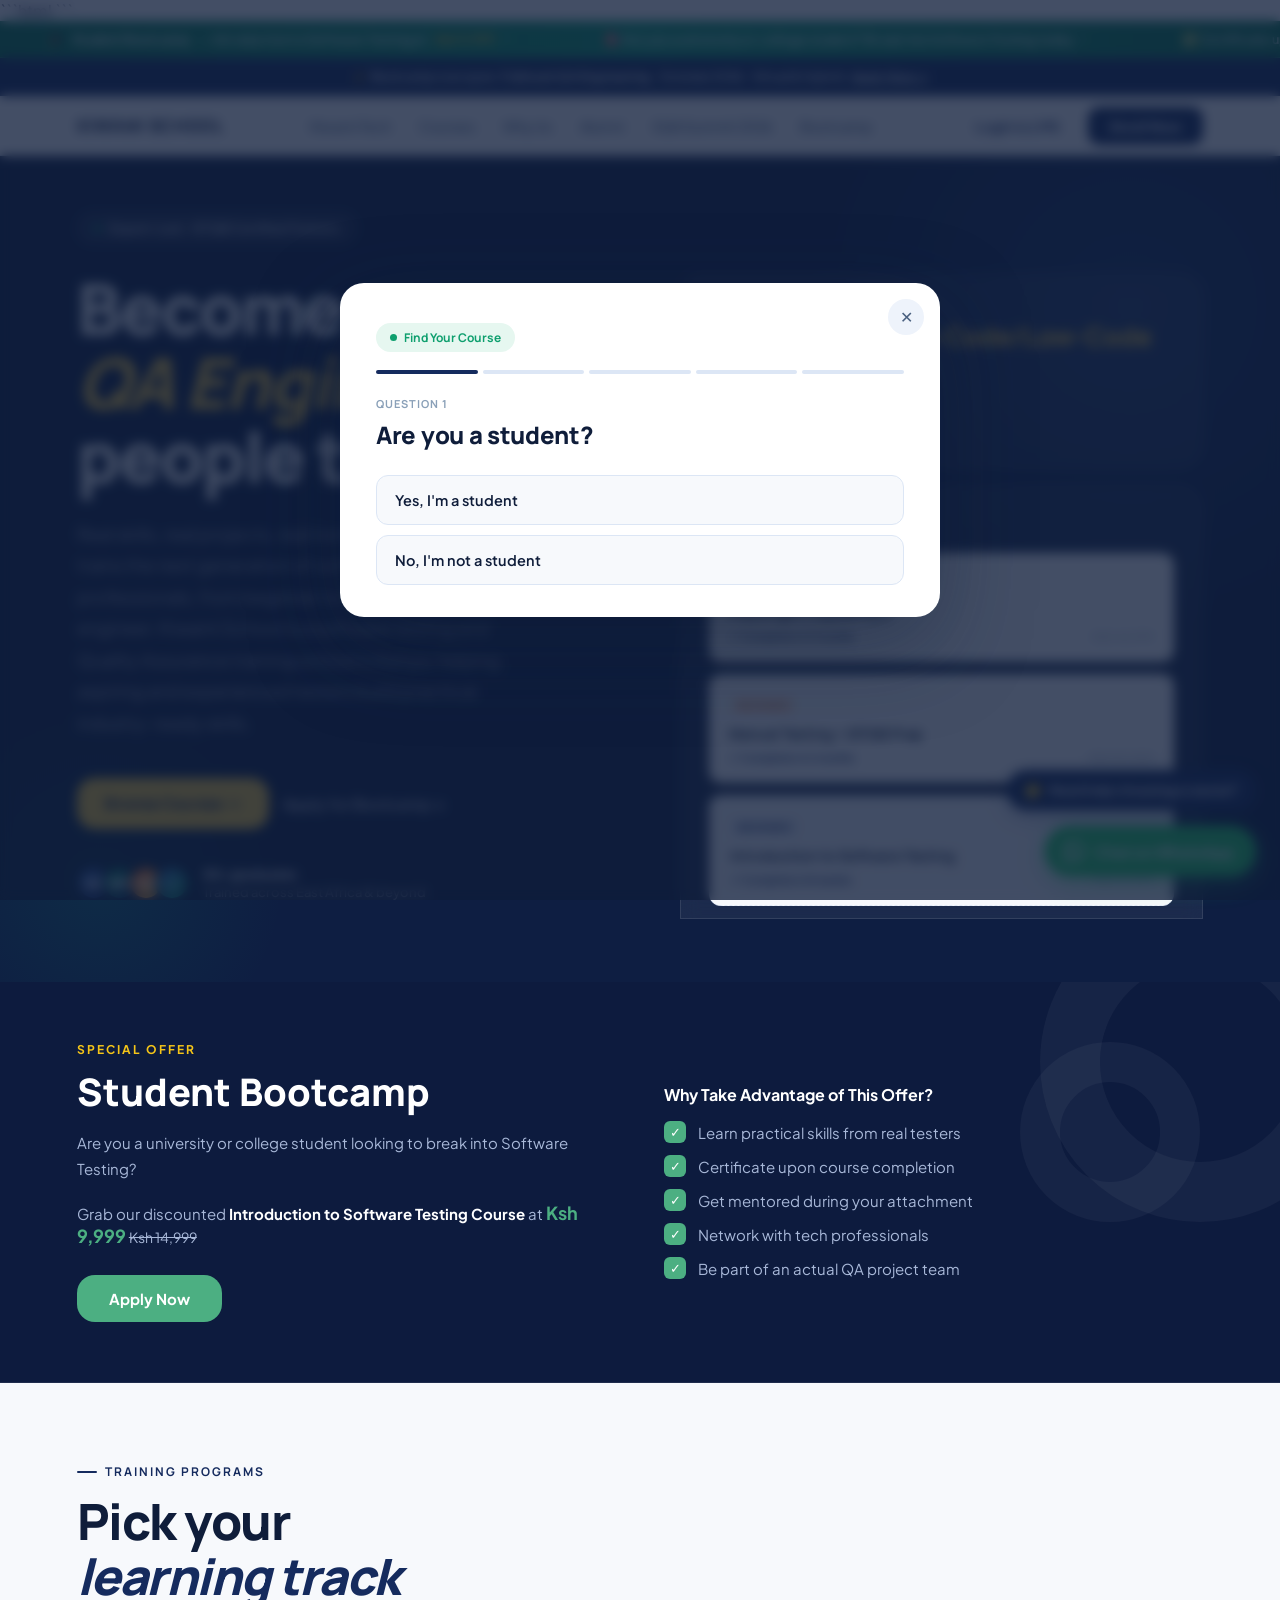
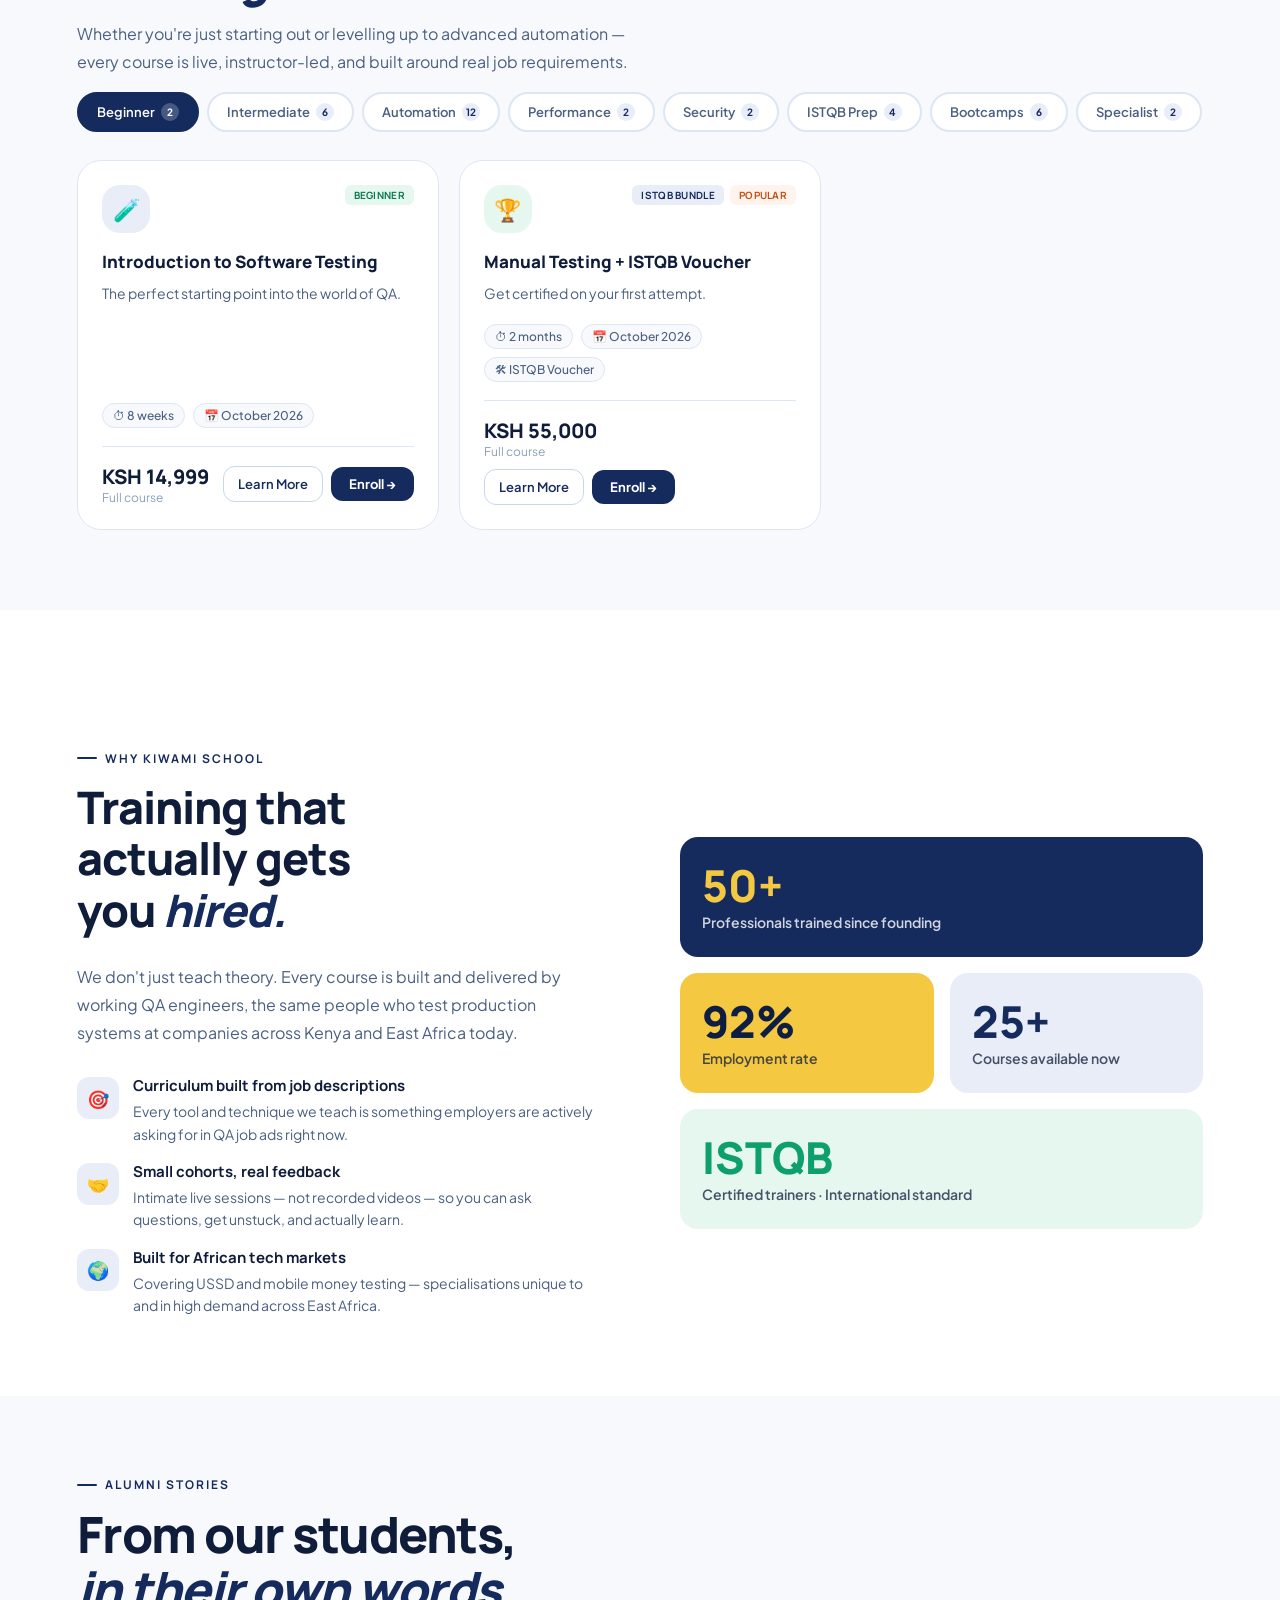
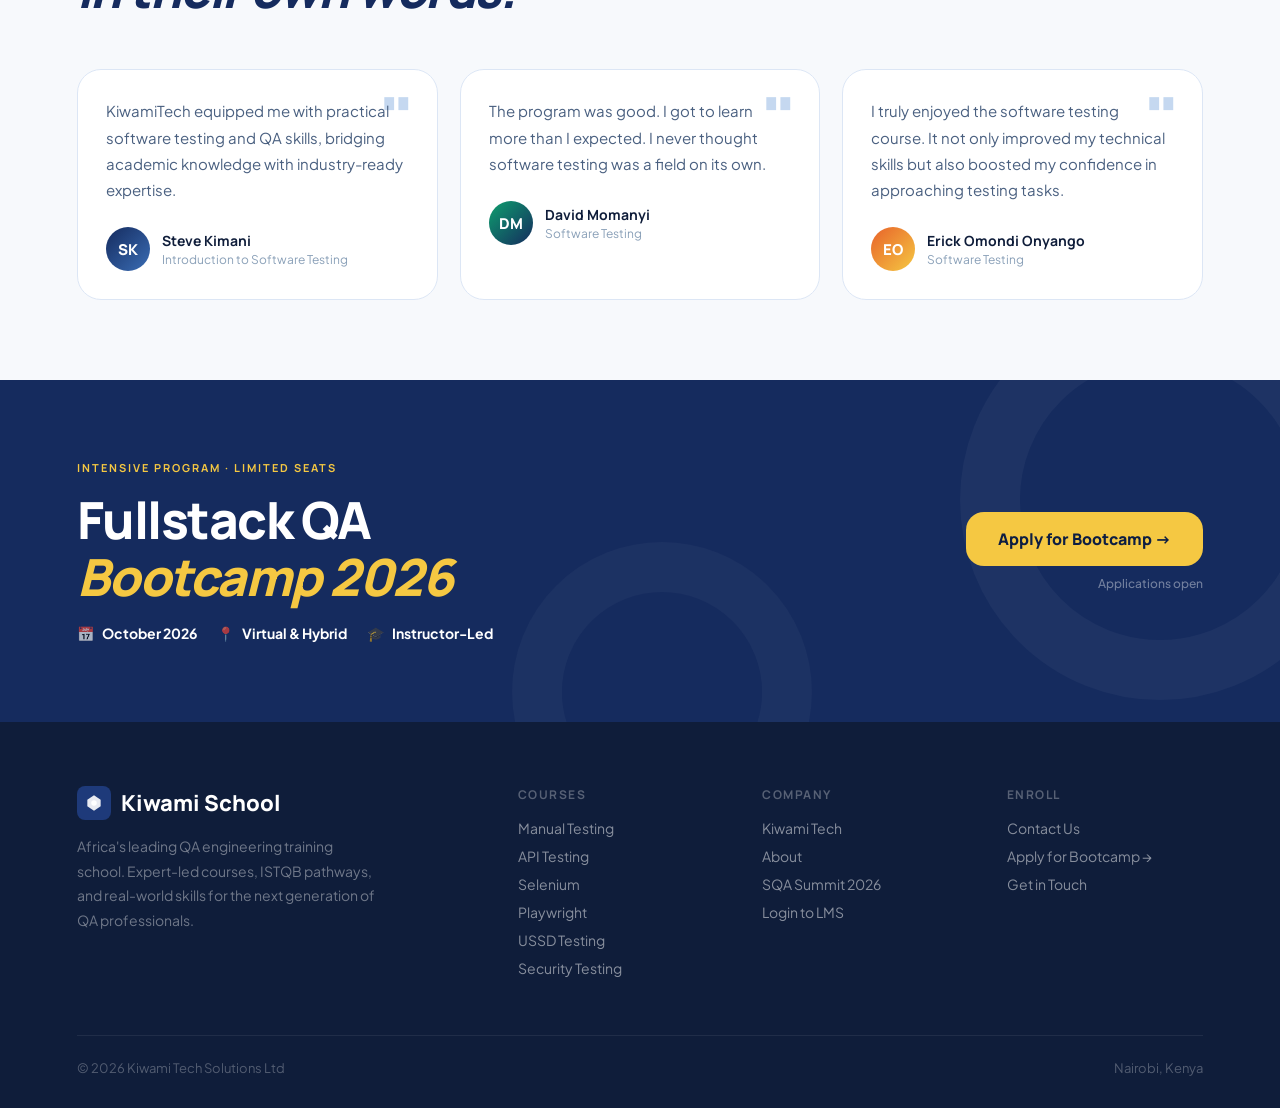
==== index.html @ cad0ba81 "refactor: update SEO meta tags and enhance Open Graph and Twitter card details" ====
<!DOCTYPE html>
<html lang="en">
<head>
<meta charset="UTF-8">
<meta name="viewport" content="width=device-width, initial-scale=1.0">

<!-- Core Primary SEO Meta Tags -->
```html
<!-- Core Primary SEO Meta Tags -->
<title>QA School in Kenya | Software Testing Courses | Kiwami School</title>

<meta name="title" content="QA School in Kenya | Software Testing Courses | Kiwami School">
<meta name="description" content="Looking for a QA school in Kenya? Kiwami School offers practical software testing courses, QA engineering training, ISTQB certification preparation, automation testing and expert-led bootcamps." />
<meta name="keywords" content="QA schools in Kenya, QA school Kenya, software testing school Kenya, software testing courses in Kenya, QA training Kenya, ISTQB training Kenya, software testing certification Kenya, automation testing courses, Quality Assurance courses Kenya" />
<meta name="author" content="Kiwami School" />
<meta name="robots" content="index, follow" />
<meta name="googlebot" content="index, follow" />

<!-- Canonical Link -->
<link rel="canonical" href="https://kiwamitech.com/school/" />

<!-- Open Graph / Facebook / WhatsApp -->
<meta property="og:type" content="website" />
<meta property="og:url" content="https://kiwamitech.com/school/" />
<meta property="og:title" content="Kiwami School | QA & Software Testing School in Kenya" />
<meta property="og:description" content="Build your career in Quality Assurance with practical software testing courses, ISTQB preparation, automation training and expert-led QA bootcamps in Kenya." />
<meta property="og:site_name" content="Kiwami Tech" />
<meta property="og:locale" content="en_KE" />
<meta property="og:image" content="https://kiwamitech.com/kiwami-social-preview.png" />
<meta property="og:image:width" content="1200" />
<meta property="og:image:height" content="630" />
<meta property="og:image:alt" content="Kiwami Tech - Elevating Software Quality, One Product at a Time." />

<!-- Twitter / X -->
<meta name="twitter:card" content="summary_large_image" />
<meta name="twitter:url" content="https://kiwamitech.com/school/" />
<meta name="twitter:title" content="QA School in Kenya | Kiwami School" />
<meta name="twitter:description" content="Learn software testing, QA engineering and automation in Kenya. Explore practical courses, ISTQB preparation and expert-led bootcamps at Kiwami School." />
<meta name="twitter:image" content="https://kiwamitech.com/kiwami-social-preview.png" />
<meta name="twitter:image:alt" content="Kiwami Tech - Elevating Software Quality, One Product at a Time." />
```

<!-- Favicons & Manifest -->
<link rel="icon" type="image/png" href="/favicon-96x96.png" sizes="96x96" />
<link rel="icon" type="image/svg+xml" href="/favicon.svg" />
<link rel="shortcut icon" href="/favicon.ico" />
<link rel="apple-touch-icon" sizes="180x180" href="/apple-touch-icon.png" />
<link rel="manifest" href="/site.webmanifest" />

<!-- Fonts -->
<link href="https://fonts.googleapis.com/css2?family=Plus+Jakarta+Sans:ital,wght@0,300;0,400;0,500;0,600;0,700;0,800;1,400&family=Manrope:wght@400;500;600;700;800;900&display=swap" rel="stylesheet">
<style>
*,*::before,*::after{margin:0;padding:0;box-sizing:border-box;}
:root{
  --blue:#152b5e;--blue-dark:#0e1e42;--blue-light:#e8edf8;--blue-mid:#1e3a7a;
  --sky:#3a6db5;--ink:#0f1d3a;--ink2:#1e3050;--muted:#4a6080;--muted2:#8aa0b8;
  --surface:#ffffff;--bg:#f7f9fc;--bg2:#eef3fb;--border:#dce6f5;--border2:#c5d8f0;
  --green:#0e9f6e;--green-light:#e6f7f0;--accent:#e8622a;--yellow:#f5c842;
  --font:'Plus Jakarta Sans',sans-serif;--font2:'Manrope',sans-serif;
  --radius:12px;--radius-lg:18px;--radius-xl:24px;
}
html{scroll-behavior:smooth;}
body{font-family:var(--font);color:var(--ink);background:var(--surface);overflow-x:hidden;-webkit-font-smoothing:antialiased;}

.topbar{background:var(--blue);color:#fff;text-align:center;padding:10px 16px;font-size:12px;font-weight:600;letter-spacing:.2px;position:sticky;top:37px;z-index:101;;line-height:1.5;}
.topbar a{color:#fff;text-decoration:underline;}

nav{background:var(--surface);position:sticky;top:74px;z-index:100;border-bottom:1px solid var(--border);padding:0 6vw;display:flex;align-items:center;justify-content:space-between;height:60px;}
.logo{font-family:var(--font2);font-size:17px;font-weight:900;letter-spacing:.04em;color:var(--blue-dark);text-decoration:none;display:flex;align-items:center;gap:10px;}
.nav-links{display:flex;align-items:center;gap:28px;list-style:none;}
.nav-links a{color:var(--muted);text-decoration:none;font-size:14px;font-weight:500;transition:color .2s;}
.nav-links a:hover{color:var(--blue);}
.nav-right{display:flex;align-items:center;gap:12px;}
.btn-ghost{color:var(--blue);font-weight:600;font-size:14px;text-decoration:none;padding:8px 16px;border-radius:var(--radius);transition:background .2s;}
.btn-ghost:hover{background:var(--blue-light);}
.btn-solid{background:var(--blue);color:#fff;font-weight:700;font-size:14px;text-decoration:none;padding:10px 22px;border-radius:var(--radius);transition:all .2s;}
.btn-solid:hover{background:var(--blue-dark);transform:translateY(-1px);box-shadow:0 6px 20px rgba(21,43,94,.28);}
.nav-hamburger{display:none;flex-direction:column;justify-content:center;gap:5px;background:none;border:none;cursor:pointer;padding:8px;border-radius:8px;transition:background .2s;}
.nav-hamburger:hover{background:var(--blue-light);}
.nav-hamburger span{display:block;width:22px;height:2px;background:var(--blue);border-radius:2px;transition:all .3s;}
.nav-hamburger.open span:nth-child(1){transform:translateY(7px) rotate(45deg);}
.nav-hamburger.open span:nth-child(2){opacity:0;}
.nav-hamburger.open span:nth-child(3){transform:translateY(-7px) rotate(-45deg);}
.mobile-menu{display:none;position:fixed;top:0;left:0;right:0;bottom:0;z-index:99;background:var(--surface);padding:88px 6vw 40px;flex-direction:column;gap:8px;overflow-y:auto;}
.mobile-menu.open{display:flex;}
.mobile-menu a{color:var(--ink);text-decoration:none;font-size:18px;font-weight:600;padding:14px 0;border-bottom:1px solid var(--border);transition:color .2s;}
.mobile-menu a:hover{color:var(--blue);}
.mobile-menu-btns{display:flex;flex-direction:column;gap:10px;margin-top:20px;}
.mobile-menu-btns .btn-ghost{text-align:center;border:2px solid var(--border2);}
.mobile-menu-btns .btn-solid{text-align:center;padding:14px 22px;color:#fff;}
.scroll-top{position:fixed;bottom:24px;left:24px;z-index:998;width:44px;height:44px;border-radius:50%;background:var(--blue);color:#fff;border:none;cursor:pointer;display:flex;align-items:center;justify-content:center;box-shadow:0 4px 16px rgba(21,43,94,.3);opacity:0;pointer-events:none;transform:translateY(10px);transition:all .3s;}
.scroll-top.show{opacity:1;pointer-events:auto;transform:translateY(0);}
.scroll-top:hover{background:var(--blue-dark);}
.scroll-top svg{width:18px;height:18px;}

.hero{background:var(--blue-dark);padding:56px 6vw 0;overflow:hidden;position:relative;}
.hero-blob{position:absolute;top:-200px;right:-200px;width:700px;height:700px;background:radial-gradient(circle,rgba(58,109,181,.22) 0%,transparent 65%);pointer-events:none;}
.hero-blob2{position:absolute;bottom:-100px;left:-100px;width:400px;height:400px;background:radial-gradient(circle,rgba(14,159,110,.1) 0%,transparent 65%);pointer-events:none;}
.hero-inner{max-width:1160px;margin:0 auto;display:grid;grid-template-columns:1fr 1fr;gap:80px;align-items:flex-end;position:relative;z-index:1;}
.hero-left{padding-bottom:80px;}
.hero-eyebrow{display:inline-flex;align-items:center;gap:8px;background:rgba(255,255,255,.07);border:1px solid rgba(255,255,255,.12);color:rgba(255,255,255,.75);border-radius:100px;padding:7px 16px;font-size:13px;font-weight:600;margin-bottom:28px;}
.hero-eyebrow-dot{width:7px;height:7px;border-radius:50%;background:var(--green);animation:blink 2s infinite;}
@keyframes blink{0%,100%{opacity:1;}50%{opacity:.2;}}
h1{font-family:var(--font2);font-size:clamp(36px,5.5vw,72px);font-weight:900;color:#fff;line-height:1.05;letter-spacing:-2px;margin-bottom:24px;}
h1 i{font-style:italic;color:var(--yellow);}
.hero-sub{font-size:clamp(15px,1.8vw,18px);color:rgba(255,255,255,.6);line-height:1.75;max-width:460px;margin-bottom:40px;font-weight:400;}
.hero-actions{display:flex;gap:14px;align-items:center;flex-wrap:wrap;}
.btn-hero{background:var(--yellow);color:var(--blue-dark);padding:15px 28px;border-radius:var(--radius-lg);font-size:15px;font-weight:800;text-decoration:none;transition:all .25s;display:inline-flex;align-items:center;gap:8px;font-family:var(--font2);}
.btn-hero:hover{transform:translateY(-2px);box-shadow:0 10px 32px rgba(245,200,66,.3);}
.btn-hero-outline{color:rgba(255,255,255,.75);font-size:15px;font-weight:600;text-decoration:none;display:inline-flex;align-items:center;gap:6px;transition:color .2s;}
.btn-hero-outline:hover{color:#fff;}
.hero-trust{display:flex;align-items:center;gap:14px;margin-top:36px;flex-wrap:wrap;}
.trust-faces{display:flex;}
.trust-face{width:34px;height:34px;border-radius:50%;border:2.5px solid var(--blue-dark);background:linear-gradient(135deg,var(--sky),var(--blue));display:flex;align-items:center;justify-content:center;font-size:12px;font-weight:800;color:#fff;margin-left:-8px;}
.trust-face:first-child{margin-left:0;}
.trust-txt{font-size:13px;color:rgba(255,255,255,.55);font-weight:500;line-height:1.4;}
.trust-txt strong{color:#fff;}
.hero-right{align-self:center;position:relative;}
.hero-screen{background:rgba(255,255,255,.06);border:1px solid rgba(255,255,255,.1);border-radius:var(--radius-xl) var(--radius-xl) 0 0;padding:32px 28px 0;backdrop-filter:blur(10px);}
.hs-bar{display:flex;gap:6px;align-items:center;margin-bottom:20px;}
.hs-dot{width:10px;height:10px;border-radius:50%;}
.hs-title{font-size:11px;font-weight:700;color:rgba(255,255,255,.28);margin-left:6px;letter-spacing:.5px;font-family:var(--font2);}
.course-preview{background:var(--surface);border-radius:var(--radius);padding:18px 20px;margin-bottom:12px;display:block;text-decoration:none;}
.cp-tag{font-size:10px;font-weight:700;background:var(--blue-light);color:var(--blue);border-radius:5px;padding:2px 8px;display:inline-block;margin-bottom:10px;letter-spacing:.5px;font-family:var(--font2);}
.cp-title{font-size:14px;font-weight:700;color:var(--ink);margin-bottom:8px;font-family:var(--font2);}
.cp-meta{display:flex;justify-content:space-between;font-size:11px;color:var(--muted2);}

.attachment{background:#0d1b3e;padding:60px 6vw;border-bottom:1px solid rgba(255,255,255,0.08);position:relative;overflow:hidden;}
.attachment::before,.attachment::after{content:'';position:absolute;border-radius:50%;border:60px solid rgba(255,255,255,0.04);}
.attachment::before{width:320px;height:320px;right:-80px;top:-80px;}
.attachment::after{width:180px;height:180px;right:80px;top:60px;border-width:40px;}
.attachment-inner{max-width:1160px;margin:0 auto;display:grid;grid-template-columns:1fr 1fr;gap:48px;align-items:center;}
.attachment-tag{color:#f5c518;font-size:12px;font-weight:700;letter-spacing:2px;text-transform:uppercase;margin:0 0 12px;}
.attachment-title{color:#fff;font-family:var(--font2);font-size:clamp(22px,3vw,38px);font-weight:800;margin:0 0 16px;line-height:1.2;}
.attachment-sub{color:#a8b8d8;font-size:15px;margin:0 0 20px;line-height:1.7;}
.attachment-price{color:#a8b8d8;font-size:15px;margin:0 0 28px;}
.attachment-price strong{color:#fff;}
.price-new{color:#4caf82;font-size:18px;font-weight:700;}
.price-old{text-decoration:line-through;font-size:14px;}
.attachment-btn{display:inline-block;background:#4caf82;color:#fff;font-weight:700;font-size:15px;padding:14px 32px;border-radius:var(--radius-lg);text-decoration:none;transition:background .2s;}
.attachment-btn:hover{background:#3a9a6e;}
.attachment-why{color:#fff;font-weight:700;font-size:16px;margin:0 0 16px;}
.attachment-list{list-style:none;padding:0;margin:0;display:flex;flex-direction:column;gap:12px;}
.attachment-list li{display:flex;align-items:center;gap:12px;color:#a8b8d8;font-size:15px;}
.attachment-list li::before{content:'✓';background:#4caf82;border-radius:6px;width:22px;height:22px;display:flex;align-items:center;justify-content:center;flex-shrink:0;font-size:13px;color:#fff;}

.section{padding:80px 6vw;}
.sec-inner{max-width:1160px;margin:0 auto;}
.sec-label{font-size:12px;font-weight:700;letter-spacing:2px;text-transform:uppercase;color:var(--blue);margin-bottom:14px;display:flex;align-items:center;gap:8px;font-family:var(--font2);}
.sec-label::before{content:'';width:20px;height:2px;background:var(--blue);border-radius:2px;}
.sec-title{font-family:var(--font2);font-size:clamp(26px,4vw,50px);font-weight:900;color:var(--ink);line-height:1.1;letter-spacing:-1.5px;margin-bottom:16px;}
.sec-title i{font-style:italic;color:var(--blue);}
.sec-body{font-size:16px;color:var(--muted);line-height:1.75;max-width:560px;}

.courses{background:var(--bg);}
.track-nav{display:flex;gap:8px;flex-wrap:wrap;margin:16px 0 24px;overflow-x:auto;-webkit-overflow-scrolling:touch;scrollbar-width:none;padding-bottom:4px;}
.track-nav::-webkit-scrollbar{display:none;}
.tnav{flex-shrink:0;padding:9px 18px;border-radius:100px;font-size:13px;font-weight:600;cursor:pointer;border:2px solid var(--border);background:var(--surface);color:var(--muted);transition:all .2s;display:flex;align-items:center;gap:6px;font-family:var(--font);}
.tnav:hover{border-color:var(--blue);color:var(--blue);}
.tnav.on{background:var(--blue);color:#fff;border-color:var(--blue);}
.tnav .ct{background:rgba(255,255,255,.22);color:#fff;border-radius:100px;width:18px;height:18px;font-size:10px;font-weight:700;display:inline-flex;align-items:center;justify-content:center;}
.tnav:not(.on) .ct{background:var(--blue-light);color:var(--blue);}
.course-listing{display:grid;grid-template-columns:repeat(auto-fill,minmax(300px,1fr));gap:20px;animation:up .3s ease both;}
@keyframes up{from{opacity:0;transform:translateY(16px);}to{opacity:1;transform:translateY(0);}}
.empty-cat{grid-column:1/-1;text-align:center;padding:60px 20px;color:var(--muted2);font-size:15px;}

.card{background:var(--surface);border-radius:var(--radius-xl);border:1.5px solid var(--border);padding:24px;transition:all .3s;position:relative;display:flex;flex-direction:column;}
.card:hover{transform:translateY(-6px);box-shadow:0 20px 60px rgba(21,43,94,.1);border-color:var(--border2);}
.card-top{display:flex;justify-content:space-between;align-items:flex-start;margin-bottom:18px;}
.card-icon{width:48px;height:48px;border-radius:var(--radius-lg);display:flex;align-items:center;justify-content:center;font-size:22px;flex-shrink:0;}
.card-tags{display:flex;gap:6px;flex-wrap:wrap;justify-content:flex-end;align-items:flex-start;}
.tag{font-size:10px;font-weight:700;padding:3px 9px;border-radius:6px;letter-spacing:.3px;font-family:var(--font2);}
.tag-pop{background:#fff4ed;color:#c44d10;}
.tag-istqb{background:var(--blue-light);color:var(--blue);}
.tag-hot{background:#fff0f0;color:#b52525;}
.tag-new{background:var(--green-light);color:#0a7a52;}
.card-title{font-family:var(--font2);font-size:17px;font-weight:800;color:var(--ink);margin-bottom:10px;line-height:1.25;}
.card-desc{font-size:14px;color:var(--muted);line-height:1.65;margin-bottom:18px;flex:1;}
.card-pills{display:flex;gap:8px;flex-wrap:wrap;margin-bottom:18px;}
.pill{display:inline-flex;align-items:center;gap:5px;font-size:12px;font-weight:500;color:var(--muted);background:var(--bg);border:1px solid var(--border);border-radius:100px;padding:4px 10px;}
.card-bottom{display:flex;align-items:center;justify-content:space-between;padding-top:16px;border-top:1px solid var(--border);flex-wrap:wrap;gap:10px;}
.price{font-family:var(--font2);font-size:20px;font-weight:900;color:var(--ink);}
.price-sub{font-size:12px;font-weight:400;color:var(--muted2);font-family:var(--font);}
.card-actions{display:flex;gap:8px;align-items:center;}
.learn-more{color:var(--blue);font-size:13px;font-weight:600;text-decoration:none;padding:9px 14px;border-radius:var(--radius);border:1.5px solid var(--border2);transition:all .2s;white-space:nowrap;}
.learn-more:hover{background:var(--blue-light);}
.enroll{background:var(--blue);color:#fff;padding:9px 18px;border-radius:var(--radius);font-size:13px;font-weight:700;text-decoration:none;transition:all .2s;white-space:nowrap;}
.enroll:hover{background:var(--blue-dark);box-shadow:0 4px 14px rgba(21,43,94,.3);}

.why{background:var(--surface);}
.why-layout{display:grid;grid-template-columns:1fr 1fr;gap:80px;align-items:center;margin-top:60px;}
.why-left .big-text{font-family:var(--font2);font-size:clamp(26px,3.5vw,46px);font-weight:900;color:var(--ink);line-height:1.15;letter-spacing:-1px;margin-bottom:28px;}
.why-left .big-text i{font-style:italic;color:var(--blue);}
.why-left p{font-size:16px;color:var(--muted);line-height:1.75;margin-bottom:28px;}
.why-points{display:flex;flex-direction:column;gap:16px;}
.wp{display:flex;gap:14px;align-items:flex-start;}
.wp-icon{width:42px;height:42px;border-radius:var(--radius);background:var(--blue-light);display:flex;align-items:center;justify-content:center;font-size:18px;flex-shrink:0;margin-top:2px;}
.wp-title{font-size:15px;font-weight:700;color:var(--ink);margin-bottom:4px;font-family:var(--font2);}
.wp-body{font-size:14px;color:var(--muted);line-height:1.6;}
.why-right{display:grid;grid-template-columns:1fr 1fr;gap:16px;}
.wbox{border-radius:var(--radius-lg);padding:26px 22px;transition:transform .25s;}
.wbox:hover{transform:translateY(-4px);}
.wbox:nth-child(1){background:var(--blue);color:#fff;grid-column:span 2;}
.wbox:nth-child(2){background:var(--yellow);}
.wbox:nth-child(3){background:var(--blue-light);}
.wbox:nth-child(4){background:var(--green-light);grid-column:span 2;}
.wbox-num{font-family:var(--font2);font-size:44px;font-weight:900;line-height:1;margin-bottom:6px;}
.wbox:nth-child(1) .wbox-num{color:var(--yellow);}
.wbox:nth-child(2) .wbox-num{color:var(--blue-dark);}
.wbox:nth-child(3) .wbox-num{color:var(--blue);}
.wbox:nth-child(4) .wbox-num{color:var(--green);}
.wbox-lbl{font-size:14px;font-weight:600;opacity:.75;}
.wbox:nth-child(1) .wbox-lbl{color:rgba(255,255,255,.8);opacity:1;}

.testi{background:var(--bg);}
.testi-wrap{display:grid;grid-template-columns:repeat(3,1fr);gap:22px;margin-top:52px;}
.tcard{background:var(--surface);border-radius:var(--radius-xl);padding:28px;border:1.5px solid var(--border);transition:all .25s;position:relative;}
.tcard:hover{border-color:var(--border2);box-shadow:0 12px 40px rgba(21,43,94,.08);}
.tcard::before{content:'"';font-family:var(--font2);font-size:72px;color:var(--border2);line-height:1;position:absolute;top:16px;right:22px;font-weight:900;}
.tquote{font-size:15px;color:var(--muted);line-height:1.75;margin-bottom:24px;position:relative;z-index:1;}
.tauthor{display:flex;align-items:center;gap:12px;}
.tavatar{width:44px;height:44px;border-radius:50%;font-family:var(--font2);font-weight:800;font-size:15px;color:#fff;display:flex;align-items:center;justify-content:center;flex-shrink:0;}
.tname{font-size:14px;font-weight:700;color:var(--ink);font-family:var(--font2);}
.trole{font-size:12px;color:var(--muted2);margin-top:2px;}

.bootcamp{background:var(--blue);padding:80px 6vw;position:relative;overflow:hidden;}
.bc-shape{position:absolute;top:-80px;right:-80px;width:400px;height:400px;border-radius:50%;border:60px solid rgba(255,255,255,.04);pointer-events:none;}
.bc-shape2{position:absolute;bottom:-120px;left:40%;width:300px;height:300px;border-radius:50%;border:50px solid rgba(255,255,255,.03);pointer-events:none;}
.bc-inner{max-width:1160px;margin:0 auto;display:grid;grid-template-columns:1fr auto;gap:48px;align-items:center;position:relative;z-index:1;}
.bc-label{font-size:11px;font-weight:700;letter-spacing:2px;text-transform:uppercase;color:var(--yellow);margin-bottom:16px;font-family:var(--font2);}
.bc-title{font-family:var(--font2);font-size:clamp(26px,4vw,52px);font-weight:900;color:#fff;line-height:1.1;letter-spacing:-1.5px;margin-bottom:20px;}
.bc-title i{font-style:italic;color:var(--yellow);}
.bc-details{display:flex;gap:20px;flex-wrap:wrap;}
.bc-detail{display:flex;align-items:center;gap:8px;color:rgba(255,255,255,.65);font-size:14px;font-weight:500;}
.bc-detail strong{color:#fff;}
.bc-cta{display:flex;flex-direction:column;align-items:flex-end;gap:10px;min-width:200px;}
.btn-yellow{background:var(--yellow);color:var(--blue-dark);font-weight:800;font-size:16px;padding:16px 32px;border-radius:var(--radius-lg);text-decoration:none;transition:all .25s;white-space:nowrap;font-family:var(--font2);}
.btn-yellow:hover{transform:translateY(-2px);box-shadow:0 10px 32px rgba(245,200,66,.35);}
.bc-note{font-size:12px;color:rgba(255,255,255,.4);font-weight:500;}

footer{background:var(--ink);padding:64px 6vw 32px;}
.footer-grid{max-width:1160px;margin:0 auto;}
.footer-top{display:grid;grid-template-columns:2fr 1fr 1fr 1fr;gap:48px;margin-bottom:48px;}
.f-brand{font-family:var(--font2);font-size:22px;font-weight:900;color:#fff;text-decoration:none;display:flex;align-items:center;gap:10px;margin-bottom:14px;}
.f-mark{width:34px;height:34px;border-radius:8px;background:var(--blue-mid);display:flex;align-items:center;justify-content:center;}
.f-desc{font-size:14px;color:rgba(255,255,255,.4);line-height:1.75;max-width:300px;}
.f-col h5{font-size:12px;font-weight:700;letter-spacing:1.5px;text-transform:uppercase;color:rgba(255,255,255,.3);margin-bottom:16px;font-family:var(--font2);}
.f-col a{display:block;font-size:14px;color:rgba(255,255,255,.5);text-decoration:none;margin-bottom:10px;transition:color .2s;}
.f-col a:hover{color:#fff;}
.footer-bottom{border-top:1px solid rgba(255,255,255,.07);padding-top:24px;display:flex;justify-content:space-between;align-items:center;flex-wrap:wrap;gap:10px;}
.footer-bottom p{font-size:13px;color:rgba(255,255,255,.28);}

.wa-float{position:fixed;bottom:24px;right:24px;z-index:999;display:flex;align-items:center;gap:10px;background:#25D366;color:#fff;font-weight:700;font-size:15px;padding:14px 22px 14px 18px;border-radius:50px;text-decoration:none;box-shadow:0 6px 24px rgba(37,211,102,.45);transition:all .25s;font-family:var(--font);}
.wa-float:hover{background:#1ebe5d;transform:translateY(-3px);box-shadow:0 10px 32px rgba(37,211,102,.55);}
.wa-float svg{width:22px;height:22px;flex-shrink:0;}

@media(max-width:960px){
  .nav-links,.nav-right{display:none;}
  .nav-hamburger{display:flex;}
  .hero{padding:48px 6vw 0;}
  .hero-inner{grid-template-columns:1fr;gap:0;}
  .hero-left{padding-bottom:48px;}
  .hero-right{display:none;}
  .attachment-inner{grid-template-columns:1fr;gap:32px;}
  .why-layout{grid-template-columns:1fr;gap:48px;margin-top:40px;}
  .why-right{grid-template-columns:1fr 1fr;}
  .wbox:nth-child(1){grid-column:span 2;}
  .wbox:nth-child(4){grid-column:span 2;}
  .testi-wrap{grid-template-columns:1fr 1fr;}
  .bc-inner{grid-template-columns:1fr;gap:32px;}
  .bc-cta{align-items:flex-start;min-width:unset;}
  .footer-top{grid-template-columns:1fr 1fr;gap:36px;}
}
.student-marquee{background:linear-gradient(90deg,#0a7a52 0%,#0e9f6e 50%,#0a7a52 100%);color:#fff;padding:10px 0;overflow:hidden;position:sticky;top:0;z-index:102;border-bottom:1px solid rgba(255,255,255,.15);}
.student-marquee-track{display:flex;width:max-content;animation:marquee-scroll 35s linear infinite;}
.student-marquee-track:hover{animation-play-state:paused;}
@keyframes marquee-scroll{0%{transform:translateX(0);}100%{transform:translateX(-50%);}}
.sm-item{display:inline-flex;align-items:center;gap:8px;font-size:12.5px;font-weight:600;white-space:nowrap;padding:0 48px;letter-spacing:.2px;}
.sm-sep{width:4px;height:4px;border-radius:50%;background:rgba(255,255,255,.5);flex-shrink:0;}
@media(max-width:640px){
  .topbar{font-size:11px;padding:9px 14px;}
  nav{height:60px;padding:0 5vw;}
  .logo{font-size:15px;}
  .hero{padding:40px 5vw 0;}
  .hero-eyebrow{font-size:12px;padding:6px 14px;}
  .hero-left{padding-bottom:40px;}
  .hero-actions{flex-direction:column;align-items:flex-start;gap:10px;}
  .btn-hero,.btn-hero-outline{width:100%;justify-content:center;}
  .attachment{padding:48px 5vw;}
  .attachment-btn{width:100%;text-align:center;}
  .section{padding:60px 5vw;}
  .track-nav{flex-wrap:nowrap;overflow-x:auto;margin:12px 0 16px;}
  .tnav{padding:8px 14px;font-size:12px;}
  .course-listing{grid-template-columns:1fr;}
  .card-actions{flex-direction:column;width:100%;}
  .learn-more,.enroll{width:100%;text-align:center;padding:11px;}
  .why-layout{margin-top:28px;}
  .why-right{grid-template-columns:1fr 1fr;}
  .wbox-num{font-size:34px;}
  .testi-wrap{grid-template-columns:1fr;}
  .bootcamp{padding:56px 5vw;}
  .btn-yellow{width:100%;text-align:center;padding:14px 24px;}
  .footer-top{grid-template-columns:1fr;gap:32px;}
  footer{padding:48px 5vw 28px;}
  .wa-float span{display:none;}
  .wa-float{padding:16px;border-radius:50%;bottom:20px;right:20px;}
}
@media(max-width:400px){
  h1{letter-spacing:-1px;}
  .why-right{grid-template-columns:1fr;}
  .wbox:nth-child(1),.wbox:nth-child(4){grid-column:span 1;}
  .wbox-num{font-size:30px;}
}

/* ══════════════ COURSE FINDER POPUP ══════════════ */
.cf-overlay{position:fixed;inset:0;z-index:99999;background:rgba(15,29,58,.78);backdrop-filter:blur(6px);display:flex;align-items:center;justify-content:center;padding:20px;opacity:0;pointer-events:none;transition:opacity .3s ease;}
.cf-overlay.show{opacity:1;pointer-events:auto;}
.cf-box{background:var(--surface);border-radius:var(--radius-xl);max-width:600px;width:100%;max-height:92vh;overflow-y:auto;padding:40px 36px 32px;position:relative;box-shadow:0 30px 90px rgba(15,29,58,.4);transform:translateY(24px) scale(.97);transition:transform .35s cubic-bezier(.16,1,.3,1);}
.cf-overlay.show .cf-box{transform:translateY(0) scale(1);}
.cf-close{position:absolute;top:16px;right:16px;width:36px;height:36px;border-radius:50%;border:none;background:var(--bg2);color:var(--muted);font-size:16px;cursor:pointer;display:flex;align-items:center;justify-content:center;transition:all .2s;z-index:2;}
.cf-close:hover{background:var(--border);color:var(--ink);}
.cf-eyebrow{display:inline-flex;align-items:center;gap:7px;background:var(--green-light);color:var(--green);border-radius:100px;padding:6px 14px;font-size:12px;font-weight:700;margin-bottom:18px;font-family:var(--font2);}
.cf-eyebrow-dot{width:7px;height:7px;border-radius:50%;background:var(--green);}
.cf-progress{display:flex;gap:5px;margin-bottom:22px;}
.cf-dot{height:4px;flex:1;background:var(--border);border-radius:2px;overflow:hidden;}
.cf-dot span{display:block;height:100%;width:0;background:var(--blue);transition:width .3s;}
.cf-dot.done span{width:100%;}
.cf-step-lbl{font-size:11px;font-weight:700;letter-spacing:1px;text-transform:uppercase;color:var(--muted2);margin-bottom:8px;font-family:var(--font2);}
.cf-q{font-family:var(--font2);font-weight:800;font-size:24px;color:var(--ink);line-height:1.3;margin-bottom:24px;letter-spacing:-.3px;}
.cf-opts{display:flex;flex-direction:column;gap:10px;}
.cf-opt{text-align:left;background:var(--bg);border:1.5px solid var(--border);border-radius:var(--radius);padding:15px 18px;font-family:var(--font);font-weight:600;font-size:14.5px;color:var(--ink);cursor:pointer;transition:all .2s;display:flex;align-items:center;justify-content:space-between;gap:1rem;width:100%;}
.cf-opt:hover{border-color:var(--blue);background:var(--blue-light);color:var(--blue);}
.cf-opt .go{opacity:0;transition:opacity .15s;color:var(--blue);flex-shrink:0;}
.cf-opt:hover .go{opacity:1;}
.cf-back{margin-top:18px;font-size:13px;font-weight:700;color:var(--muted2);background:none;border:none;cursor:pointer;display:flex;align-items:center;gap:4px;font-family:var(--font);}
.cf-back:hover{color:var(--blue);}
.cf-result{display:flex;flex-direction:column;align-items:center;text-align:center;gap:6px;padding-top:8px;}
.cf-badge{font-size:11px;font-weight:700;letter-spacing:1px;text-transform:uppercase;color:var(--green);background:var(--green-light);padding:6px 14px;border-radius:100px;margin-bottom:8px;font-family:var(--font2);}
.cf-result h2{font-family:var(--font2);font-weight:900;font-size:26px;color:var(--ink);line-height:1.2;letter-spacing:-.5px;}
.cf-result .sub{font-size:13px;font-weight:700;color:var(--accent);margin-top:2px;}
.cf-result p{font-size:14.5px;color:var(--muted);line-height:1.7;max-width:440px;margin-top:10px;}
.cf-result-btns{display:flex;gap:10px;margin-top:24px;flex-wrap:wrap;justify-content:center;}
.cf-btn-yellow{background:var(--yellow);color:var(--blue-dark);font-family:var(--font2);font-weight:800;font-size:14px;padding:13px 26px;border-radius:var(--radius-lg);text-decoration:none;display:inline-flex;align-items:center;gap:6px;}
.cf-btn-yellow:hover{transform:translateY(-2px);box-shadow:0 10px 28px rgba(245,200,66,.35);}
.cf-btn-ghost{background:transparent;color:var(--blue);font-weight:700;font-size:14px;padding:12px 22px;border-radius:var(--radius-lg);text-decoration:none;border:1.5px solid var(--border2);display:inline-flex;align-items:center;gap:6px;}
.cf-btn-ghost:hover{background:var(--blue-light);}
.cf-restart{margin-top:20px;font-size:13px;font-weight:700;color:var(--muted2);background:none;border:none;cursor:pointer;font-family:var(--font);}
.cf-restart:hover{color:var(--ink);}
@media(max-width:600px){.cf-box{padding:32px 22px 26px;}.cf-q{font-size:20px;}}

.cf-reopen{position:fixed;bottom:90px;right:24px;z-index:998;background:var(--blue);color:#fff;font-weight:700;font-size:13px;padding:12px 18px;border-radius:50px;border:none;cursor:pointer;box-shadow:0 6px 20px rgba(21,43,94,.3);display:flex;align-items:center;gap:8px;font-family:var(--font);transition:all .25s;}
.cf-reopen:hover{background:var(--blue-dark);transform:translateY(-2px);box-shadow:0 10px 26px rgba(21,43,94,.4);}
.cf-reopen .cfr-text{display:none;}
@media(max-width:640px){
  .cf-reopen{bottom:84px;right:20px;padding:11px 14px;border-radius:50px;font-size:12px;gap:5px;}
  .cf-reopen .cfr-text{display:inline;}
  .cf-reopen .cfr-full{display:none;}
}
</style>
</head>
<body>

<!-- COURSE FINDER POPUP -->
<div class="cf-overlay" id="cfOverlay">
  <div class="cf-box">
    <button class="cf-close" onclick="cfClose()" aria-label="Close">✕</button>
    <div id="cfCard"></div>
  </div>
</div>

<!-- TOPBAR -->
<!-- MARQUEE -->
<div class="student-marquee" onclick="document.getElementById('student-offer').scrollIntoView({behavior:'smooth'})" style="cursor:pointer;">
  <div class="student-marquee-track">
    <span class="sm-item">🎓 <strong>Student Bootcamp</strong> — Introduction to Software Testing at <strong style="color:var(--yellow);">Ksh 9,999</strong> <span class="sm-sep"></span></span>
    <span class="sm-item">🎯 Are you a university or college student? Break into Software Testing today <span class="sm-sep"></span></span>
    <span class="sm-item">✅ Certificate upon completion · Mentorship included · Real QA project experience <span class="sm-sep"></span></span>
    <span class="sm-item">🚀 <strong>Student Bootcamp</strong> — Special offer at <strong style="color:var(--yellow);">Ksh 9,999</strong> · Click to learn more <span class="sm-sep"></span></span>
    <span class="sm-item">🎓 <strong>Student Bootcamp</strong> — Introduction to Software Testing at <strong style="color:var(--yellow);">Ksh 9,999</strong> <span class="sm-sep"></span></span>
    <span class="sm-item">🎯 Are you a university or college student? Break into Software Testing today <span class="sm-sep"></span></span>
    <span class="sm-item">✅ Certificate upon completion · Mentorship included · Real QA project experience <span class="sm-sep"></span></span>
    <span class="sm-item">🚀 <strong>Student Bootcamp</strong> — Special offer at <strong style="color:var(--yellow);">Ksh 9,999</strong> · Click to learn more <span class="sm-sep"></span></span>
  </div>
</div>

<!-- TOPBAR -->
<div class="topbar">
  🎓 Bootcamp now open. <strong>Fullstack QA Engineering</strong> · October 2026 · Virtual &amp; Hybrid &nbsp;
  <a href="course.html?id=bootcamp-2026">Apply Now →</a>
</div>

<!-- NAV -->
<nav>
  <a href="index.html" class="logo">KIWAMI SCHOOL</a>
  <ul class="nav-links">
    <li><a href="https://kiwamitech.com" target="_blank">Kiwami Tech</a></li>
    <li><a href="#courses">Courses</a></li>
    <li><a href="#why">Why Us</a></li>
    <li><a href="#testimonials">Alumni</a></li>
    <li><a href="https://kiwamitech.com/sqasummit2026/" target="_blank">SQA Summit 2026</a></li>
    <li><a href="#bootcamp">Bootcamp</a></li>
    <!-- <li><a href="hub.html">Kiwami Tech Hub</a></li> -->
  </ul>
  <div class="nav-right">
    <a href="https://learning.kiwamitech.com/" class="btn-ghost" target="_blank">Login to LMS</a>
    <a href="javascript:void(0)" class="btn-solid" onclick="cfReopenManual()">Enroll Now</a>
  </div>
  <button class="nav-hamburger" id="hamburger" aria-label="Open menu">
    <span></span><span></span><span></span>
  </button>
</nav>

<div class="mobile-menu" id="mobileMenu">
  <a href="https://kiwamitech.com" target="_blank">Kiwami Tech</a>
  <a href="#courses" onclick="closeMenu()">Courses</a>
  <a href="#why" onclick="closeMenu()">Why Us</a>
  <a href="#testimonials" onclick="closeMenu()">Alumni</a>
  <a href="https://kiwamitech.com/sqasummit2026/" target="_blank">SQA Summit 2026</a>
  <a href="#bootcamp" onclick="closeMenu()">Bootcamp</a>
  <a href="hub.html">Kiwami Tech Hub</a>
  <div class="mobile-menu-btns">
    <a href="https://learning.kiwamitech.com/" class="btn-ghost" target="_blank">Login to LMS</a>
    <a href="javascript:void(0)" class="btn-solid" onclick="cfReopenManual();closeMenu()">Enroll Now</a>
  </div>
</div>

<!-- HERO -->
<section class="hero">
  <div class="hero-blob"></div><div class="hero-blob2"></div>
  <div class="hero-inner">
    <div class="hero-left">
      <div class="hero-eyebrow"><div class="hero-eyebrow-dot"></div>Expert-Led · ISTQB Certified Trainers</div>
      <h1>Become a<br><i>QA Engineer</i><br>people trust.</h1>
      <p class="hero-sub">Real skills, real projects, real instructors. Kiwami School trains the next generation of software testing professionals, from beginner to certified automation engineer. Kiwami School is a software testing and Quality Assurance training school in Kenya, helping aspiring and experienced testers build practical, industry-ready skills.</p>
      <div class="hero-actions">
        <a href="#courses" class="btn-hero">Browse Courses →</a>
        <a href="course.html?id=bootcamp-2026" class="btn-hero-outline">Apply for Bootcamp ↗</a>
      </div>
      <div class="hero-trust">
        <div class="trust-faces">
          <div class="trust-face">AK</div>
          <div class="trust-face" style="background:linear-gradient(135deg,var(--green),var(--blue));">BM</div>
          <div class="trust-face" style="background:linear-gradient(135deg,var(--accent),var(--yellow));">FO</div>
          <div class="trust-face" style="background:linear-gradient(135deg,var(--sky),var(--green));">+</div>
        </div>
        <div class="trust-txt"><strong>50+ graduates</strong><br>Trained across East Africa &amp; beyond</div>
      </div>
    </div>
    <div class="hero-right">
      <div style="background:rgba(255,255,255,.06);border:1px solid rgba(255,255,255,.12);border-radius:var(--radius-xl);padding:28px 32px;margin-bottom:16px;backdrop-filter:blur(10px);display:flex;align-items:center;justify-content:space-between;gap:20px;flex-wrap:wrap;">
        <div style="display:flex;align-items:center;gap:16px;">
          <div style="width:52px;height:52px;background:rgba(245,200,66,.15);border:1px solid rgba(245,200,66,.3);border-radius:var(--radius-lg);display:flex;align-items:center;justify-content:center;font-size:26px;flex-shrink:0;">🔥</div>
          <div>
            <div style="font-size:11px;font-weight:700;letter-spacing:1.5px;text-transform:uppercase;color:rgba(255,255,255,.45);margin-bottom:5px;font-family:var(--font2);">New Course</div>
            <div style="font-family:var(--font2);font-size:26px;font-weight:900;color:var(--yellow);line-height:1;">Learn AI: No-Code/Low-Code</div>
            <div style="font-size:13px;color:rgba(255,255,255,.55);margin-top:4px;">Applied AI Agents · n8n</div>
          </div>
        </div>
        <div style="display:flex;flex-direction:column;gap:10px;align-items:flex-end;">
          <a href="course.html?id=applied-ai-agents-n8n" style="background:var(--yellow);color:var(--blue-dark);padding:11px 22px;border-radius:var(--radius);font-size:14px;font-weight:800;text-decoration:none;font-family:var(--font2);white-space:nowrap;">Apply Now →</a>
          <div style="font-size:11px;color:rgba(255,255,255,.35);font-weight:500;"></div>
        </div>
      </div>
      <div class="hero-screen">
        <div class="hs-bar">
          <div class="hs-dot" style="background:#ff5f57;"></div>
          <div class="hs-dot" style="background:#febc2e;"></div>
          <div class="hs-dot" style="background:#28c840;"></div>
          <span class="hs-title">MY COURSES</span>
        </div>
        <a href="course.html?id=playwright-typescript" class="course-preview">
          <div class="cp-tag">AUTOMATION</div>
          <div class="cp-title">Playwright (TypeScript)</div>
          <div class="cp-meta"><span style="color:var(--blue);font-weight:600;">✓ Complete in 3 months</span><span>KSH 44,999</span></div>
        </a>
        <a href="course.html?id=manual-testing-istqb" class="course-preview">
          <div class="cp-tag" style="background:#fff4ed;color:var(--accent);">BEGINNER</div>
          <div class="cp-title">Manual Testing + ISTQB Prep</div>
          <div class="cp-meta"><span style="color:var(--blue);font-weight:600;">✓ Complete in 2 months</span><span>KSH 55,000</span></div>
        </a>
        <a href="course.html?id=intro-testing" class="course-preview" style="border:1.5px dashed var(--border);background:var(--bg);">
          <div class="cp-tag" style="background:var(--blue-light);color:var(--blue);">BEGINNER</div>
          <div class="cp-title">Introduction to Software Testing</div>
          <div class="cp-meta"><span style="color:var(--blue);font-weight:600;">✓ Complete in 8 weeks</span><span>KSH 14,999</span></div>
        </a>
      </div>
    </div>
  </div>
</section>

<!-- ATTACHMENT -->
<div class="attachment" id="student-offer">
  <div class="attachment-inner">
    <div class="attachment-left">
      <p class="attachment-tag">Special Offer</p>
      <h2 class="attachment-title">Student Bootcamp</h2>
      <p class="attachment-sub">Are you a university or college student looking to break into Software Testing?</p>
      <p class="attachment-price">Grab our discounted <strong>Introduction to Software Testing Course</strong> at <span class="price-new">Ksh 9,999</span> <span class="price-old">Ksh 14,999</span></p>
      <a href="course.html?id=intro-testing" class="attachment-btn">Apply Now</a>
    </div>
    <div class="attachment-right">
      <p class="attachment-why">Why Take Advantage of This Offer?</p>
      <ul class="attachment-list">
        <li>Learn practical skills from real testers</li>
        <li>Certificate upon course completion</li>
        <li>Get mentored during your attachment</li>
        <li>Network with tech professionals</li>
        <li>Be part of an actual QA project team</li>
      </ul>
    </div>
  </div>
</div>

<!-- COURSES -->
<section class="section courses" id="courses">
  <div class="sec-inner">
    <div class="sec-label">Training Programs</div>
    <h2 class="sec-title">Pick your<br><i>learning track</i></h2>
    <p class="sec-body">Whether you're just starting out or levelling up to advanced automation — every course is live, instructor-led, and built around real job requirements.</p>

    <div class="track-nav" id="trackNav">
      <button class="tnav on" onclick="sw('beginner',this)">Beginner <span class="ct" id="ct-beginner">0</span></button>
      <button class="tnav" onclick="sw('intermediate',this)">Intermediate <span class="ct" id="ct-intermediate">0</span></button>
      <button class="tnav" onclick="sw('automation',this)">Automation <span class="ct" id="ct-automation">0</span></button>
      <button class="tnav" onclick="sw('performance',this)">Performance <span class="ct" id="ct-performance">0</span></button>
      <button class="tnav" onclick="sw('security',this)">Security <span class="ct" id="ct-security">0</span></button>
      <button class="tnav" onclick="sw('istqb',this)">ISTQB Prep <span class="ct" id="ct-istqb">0</span></button>
      <button class="tnav" onclick="sw('bootcamps',this)">Bootcamps <span class="ct" id="ct-bootcamps">0</span></button>
      <button class="tnav" onclick="sw('specialist',this)">Specialist <span class="ct" id="ct-specialist">0</span></button>
    </div>
    <div class="course-listing" id="courseListing"></div>
  </div>
</section>

<!-- WHY KIWAMI -->
<section class="section why" id="why">
  <div class="sec-inner">
    <div class="why-layout">
      <div class="why-left">
        <div class="sec-label">Why Kiwami School</div>
        <div class="big-text">Training that<br>actually gets<br>you <i>hired.</i></div>
        <p>We don't just teach theory. Every course is built and delivered by working QA engineers, the same people who test production systems at companies across Kenya and East Africa today.</p>
        <div class="why-points">
          <div class="wp"><div class="wp-icon">🎯</div><div><div class="wp-title">Curriculum built from job descriptions</div><div class="wp-body">Every tool and technique we teach is something employers are actively asking for in QA job ads right now.</div></div></div>
          <div class="wp"><div class="wp-icon">🤝</div><div><div class="wp-title">Small cohorts, real feedback</div><div class="wp-body">Intimate live sessions — not recorded videos — so you can ask questions, get unstuck, and actually learn.</div></div></div>
          <div class="wp"><div class="wp-icon">🌍</div><div><div class="wp-title">Built for African tech markets</div><div class="wp-body">Covering USSD and mobile money testing — specialisations unique to and in high demand across East Africa.</div></div></div>
        </div>
      </div>
      <div class="why-right">
        <div class="wbox"><div class="wbox-num">50+</div><div class="wbox-lbl">Professionals trained since founding</div></div>
        <div class="wbox"><div class="wbox-num">92%</div><div class="wbox-lbl">Employment rate</div></div>
        <div class="wbox"><div class="wbox-num">25+</div><div class="wbox-lbl">Courses available now</div></div>
        <div class="wbox"><div class="wbox-num">ISTQB</div><div class="wbox-lbl">Certified trainers · International standard</div></div>
      </div>
    </div>
  </div>
</section>

<!-- TESTIMONIALS -->
<section class="section testi" id="testimonials">
  <div class="sec-inner">
    <div class="sec-label">Alumni Stories</div>
    <h2 class="sec-title">From our students,<br><i>in their own words.</i></h2>
    <div class="testi-wrap">
      <div class="tcard"><div class="tquote">KiwamiTech equipped me with practical software testing and QA skills, bridging academic knowledge with industry-ready expertise.</div><div class="tauthor"><div class="tavatar" style="background:linear-gradient(135deg,var(--blue),var(--sky));">SK</div><div><div class="tname">Steve Kimani</div><div class="trole">Introduction to Software Testing</div></div></div></div>
      <div class="tcard"><div class="tquote">The program was good. I got to learn more than I expected. I never thought software testing was a field on its own.</div><div class="tauthor"><div class="tavatar" style="background:linear-gradient(135deg,var(--green),var(--blue));">DM</div><div><div class="tname">David Momanyi</div><div class="trole">Software Testing</div></div></div></div>
      <div class="tcard"><div class="tquote">I truly enjoyed the software testing course. It not only improved my technical skills but also boosted my confidence in approaching testing tasks.</div><div class="tauthor"><div class="tavatar" style="background:linear-gradient(135deg,var(--accent),var(--yellow));">EO</div><div><div class="tname">Erick Omondi Onyango</div><div class="trole">Software Testing</div></div></div></div>
    </div>
  </div>
</section>

<!-- BOOTCAMP -->
<section class="bootcamp" id="bootcamp">
  <div class="bc-shape"></div><div class="bc-shape2"></div>
  <div class="bc-inner">
    <div>
      <div class="bc-label">Intensive Program · Limited Seats</div>
      <div class="bc-title">Fullstack QA<br><i>Bootcamp 2026</i></div>
      <div class="bc-details">
        <div class="bc-detail">📅 <strong>October 2026</strong></div>
        <div class="bc-detail">📍 <strong>Virtual &amp; Hybrid</strong></div>
        <div class="bc-detail">🎓 <strong>Instructor-Led</strong></div>
      </div>
    </div>
    <div class="bc-cta">
      <a href="course.html?id=bootcamp-2026" class="btn-yellow">Apply for Bootcamp →</a>
      <div class="bc-note">Applications open</div>
    </div>
  </div>
</section>

<!-- FOOTER -->
<footer>
  <div class="footer-grid">
    <div class="footer-top">
      <div>
        <a href="index.html" class="f-brand"><div class="f-mark"><svg viewBox="0 0 18 18" fill="none" width="20"><path d="M9 2L3 6v6l6 4 6-4V6L9 2z" fill="white" opacity=".9"/><circle cx="9" cy="9" r="2.5" fill="white"/></svg></div>Kiwami School</a>
        <p class="f-desc">Africa's leading QA engineering training school. Expert-led courses, ISTQB pathways, and real-world skills for the next generation of QA professionals.</p>
      </div>
      <div class="f-col">
        <h5>Courses</h5>
        <a href="course.html?id=manual-testing-istqb">Manual Testing</a>
        <a href="course.html?id=api-testing-postman">API Testing</a>
        <a href="course.html?id=selenium">Selenium</a>
        <a href="course.html?id=playwright-typescript">Playwright</a>
        <a href="course.html?id=ussd-testing">USSD Testing</a>
        <a href="course.html?id=security-testing">Security Testing</a>
      </div>
      <div class="f-col">
        <h5>Company</h5>
        <a href="https://kiwamitech.com" target="_blank">Kiwami Tech</a>
        <a href="https://kiwamitech.com/about.html" target="_blank">About</a>
        <a href="https://kiwamitech.com/sqasummit2026/" target="_blank">SQA Summit 2026</a>
        <a href="https://learning.kiwamitech.com/" target="_blank">Login to LMS</a>
      </div>
      <div class="f-col">
        <h5>Enroll</h5>
        <a href="contact.html">Contact Us</a>
        <a href="contact.html">Apply for Bootcamp →</a>
        <a href="contact.html">Get in Touch</a>
      </div>
    </div>
    <div class="footer-bottom">
      <p>© 2026 Kiwami Tech Solutions Ltd</p>
      <p>Nairobi, Kenya</p>
    </div>
  </div>
</footer>

<button class="scroll-top" id="scrollTop" aria-label="Back to top">
  <svg viewBox="0 0 24 24" fill="none" stroke="currentColor" stroke-width="2.5" stroke-linecap="round" stroke-linejoin="round"><polyline points="18 15 12 9 6 15"/></svg>
</button>

<a href="https://wa.me/254110436849" class="wa-float" target="_blank" rel="noopener">
  <svg viewBox="0 0 24 24" fill="currentColor"><path d="M17.472 14.382c-.297-.149-1.758-.867-2.03-.967-.273-.099-.471-.148-.67.15-.197.297-.767.966-.94 1.164-.173.199-.347.223-.644.075-.297-.15-1.255-.463-2.39-1.475-.883-.788-1.48-1.761-1.653-2.059-.173-.297-.018-.458.13-.606.134-.133.298-.347.446-.52.149-.174.198-.298.298-.497.099-.198.05-.371-.025-.52-.075-.149-.669-1.612-.916-2.207-.242-.579-.487-.5-.669-.51-.173-.008-.371-.01-.57-.01-.198 0-.52.074-.792.372-.272.297-1.04 1.016-1.04 2.479 0 1.462 1.065 2.875 1.213 3.074.149.198 2.096 3.2 5.077 4.487.709.306 1.262.489 1.694.625.712.227 1.36.195 1.871.118.571-.085 1.758-.719 2.006-1.413.248-.694.248-1.289.173-1.413-.074-.124-.272-.198-.57-.347z"/><path d="M12 0C5.373 0 0 5.373 0 12c0 2.123.554 4.116 1.523 5.847L.057 23.882a.5.5 0 0 0 .606.663l6.266-1.643A11.94 11.94 0 0 0 12 24c6.627 0 12-5.373 12-12S18.627 0 12 0zm0 21.818a9.808 9.808 0 0 1-5.032-1.389l-.36-.214-3.733.979.995-3.636-.234-.374A9.808 9.808 0 0 1 2.182 12C2.182 6.57 6.57 2.182 12 2.182S21.818 6.57 21.818 12 17.43 21.818 12 21.818z"/></svg>
  <span>Chat on WhatsApp</span>
</a>

<button class="cf-reopen" onclick="cfReopenManual()" aria-label="Need help choosing a course?">
  🤔 <span class="cfr-full">Need help choosing a course?</span><span class="cfr-text">Find My Course</span>
</button>

<script src="courses-data.js"></script>
<script>
// ── HAMBURGER ──────────────────────────────────────────────
const hamburger = document.getElementById('hamburger');
const mobileMenu = document.getElementById('mobileMenu');
hamburger.addEventListener('click', () => {
  const isOpen = mobileMenu.classList.toggle('open');
  hamburger.classList.toggle('open', isOpen);
  document.body.style.overflow = isOpen ? 'hidden' : '';
});
function closeMenu() {
  mobileMenu.classList.remove('open');
  hamburger.classList.remove('open');
  document.body.style.overflow = '';
}
document.addEventListener('click', e => {
  if (mobileMenu.classList.contains('open') && !mobileMenu.contains(e.target) && !hamburger.contains(e.target)) closeMenu();
});
document.addEventListener('keydown', e => { if (e.key === 'Escape') closeMenu(); });

// ── COURSE RENDER ──────────────────────────────────────────
const CATS = ['beginner','intermediate','automation','performance','security','istqb','bootcamps','specialist'];

function getCourses(f){
  const all = Object.values(COURSES);
  return f === 'all' ? all : all.filter(c => c.categories && c.categories.includes(f));
}

function cardHTML(c){
  const tags = (c.tags||[]).map(t=>`<span class="tag ${t.cls}">${t.label}</span>`).join('');
  const toolPill = c.tool ? `<span class="pill">🛠 ${c.tool}</span>` : '';
  const enrollLabel = c.price ? 'Enroll →' : 'Enquire →';

  const priceBlock = c.price
    ? `<div><div class="price">KSH ${Number(c.price).toLocaleString()}</div><div class="price-sub">Full course</div></div>`
    : `<div><div class="price">Enquire</div><div class="price-sub">Contact us</div></div>`;

  return `
    <div class="card">
      <div class="card-top">
        <div class="card-icon" style="background:${c.cardBg||'var(--blue-light)'};">${c.icon}</div>
        <div class="card-tags">${tags}</div>
      </div>
      <div class="card-title">${c.title}</div>
      <div class="card-desc">${c.tagline}</div>
      <div class="card-pills">
        <span class="pill">⏱ ${c.duration}</span>
        <span class="pill">📅 ${c.cohort}</span>
        ${toolPill}
      </div>
      <div class="card-bottom">
        ${priceBlock}
        <div class="card-actions">
          <a href="course.html?id=${c.id}" class="learn-more">Learn More</a>
          <a href="contact.html?course=${c.id}" class="enroll">${enrollLabel}</a>
        </div>
      </div>
    </div>`;
}

function renderCourses(f){
  const el = document.getElementById('courseListing');
  const courses = getCourses(f);
  if(!courses.length){ el.innerHTML='<div class="empty-cat">No courses in this category yet. Check back soon!</div>'; return; }
  el.innerHTML = courses.map(cardHTML).join('');
  el.style.animation='none'; el.offsetHeight; el.style.animation='';
}

function updateCounts(){
  CATS.forEach(c=>{ const el=document.getElementById('ct-'+c); if(el) el.textContent=getCourses(c).length; });
}

function sw(name, btn){
  document.querySelectorAll('.tnav').forEach(b=>b.classList.remove('on'));
  btn.classList.add('on');
  renderCourses(name);
}

updateCounts();
renderCourses('beginner');

// ── SCROLL TO TOP ──────────────────────────────────────────
window.addEventListener('scroll',()=>{
  document.getElementById('scrollTop').classList.toggle('show', window.scrollY > 400);
});
document.getElementById('scrollTop').addEventListener('click',()=>window.scrollTo({top:0,behavior:'smooth'}));

// ══════════════ COURSE FINDER POPUP LOGIC ══════════════
(function(){
  const SCHOOL_CONTACT = "contact.html";
  const WA_LINK = "https://wa.me/254110436849";
  const STORAGE_KEY = "kiwami_course_finder_seen";

  const tree = {
    student: { q:"Are you a student?", opts:[
      {l:"Yes, I'm a student", n:"result_intro"},
      {l:"No, I'm not a student", n:"newToTesting"}
    ]},
    newToTesting: { q:"Are you new to software testing?", opts:[
      {l:"Yes, I'm completely new to this", n:"entryType"},
      {l:"No, I have some experience already", n:"qaEngineer"}
    ]},
    entryType: { q:"What are you looking for?", opts:[
      {l:"A shorter, career-entry course", n:"result_manual"},
      {l:"A complete QA career path", n:"result_fullstack"}
    ]},
    qaEngineer: { q:"Are you already working as a QA Engineer?", opts:[
      {l:"Yes, I'm a QA Engineer", n:"qaFocus"},
      {l:"No, none of the above quite fit", n:"result_fallback"}
    ]},
    qaFocus: { q:"What would you like to focus on?", opts:[
      {l:"Grow in a specific technical area", n:"growthArea"},
      {l:"Pursue ISTQB Certification", n:"istqbFoundationCheck"}
    ]},
    growthArea: { q:"Which area would you like to grow in?", opts:[
      {l:"Test Automation", n:"automationType"},
      {l:"Non-Functional Testing", n:"nonFunctionalType"},
      {l:"AI in Testing", n:"result_ai"}
    ]},
    automationType: { q:"Which automation path interests you?", opts:[
      {l:"Complete Automation Career Path", n:"result_automationBootcamp"},
      {l:"Robot Framework", n:"result_robot"},
      {l:"Playwright", n:"result_playwright"}
    ]},
    nonFunctionalType: { q:"Which non-functional area interests you?", opts:[
      {l:"Performance Testing", n:"result_performance"},
      {l:"Security Testing", n:"result_security"}
    ]},
    istqbFoundationCheck: { q:"Do you already have your ISTQB Foundation Level certification?", opts:[
      {l:"Yes, I have Foundation Level", n:"istqbAdvancedChoice"},
      {l:"No, not yet", n:"result_istqbFoundation"}
    ]},
    istqbAdvancedChoice: { q:"Which advanced specialization interests you?", opts:[
      {l:"Advanced Test Automation", n:"result_advAutomation"},
      {l:"Performance Testing Specialist", n:"result_perfSpecialist"},
      {l:"Security Testing Specialist", n:"result_secSpecialist"}
    ]},

    result_intro:{r:true,t:"Introduction to Software Testing",s:"Best for students exploring QA",d:"A beginner-friendly course covering the fundamentals of software testing — perfect for students exploring QA as a career path.",link:"https://kiwamitech.com/school/course.html?id=intro-testing"},
    result_manual:{r:true,t:"Manual Testing + AI in Manual Testing",s:"+ ISTQB Foundation Voucher included",d:"A focused, career-entry course covering manual testing fundamentals plus practical AI-assisted testing techniques.",link:"https://kiwamitech.com/school/course.html?id=manual-testing-istqb"},
    result_fullstack:{r:true,t:"FullStack QA Bootcamp",s:"Manual + Automation + Performance + AI",d:"Our most comprehensive program — covering the complete QA skillset from manual testing through automation, performance, and AI in testing.",link:"https://kiwamitech.com/school/course.html?id=bootcamp-2026"},
    result_fallback:{r:true,t:"Let's find the right fit together",s:"",d:"Your background doesn't fit neatly into one box — and that's okay. Browse our full course catalogue and find what fits, or talk to our team directly.",link:"https://kiwamitech.com/school/index.html#courses",btnLabel:"Browse Courses →"},
    result_ai:{r:true,t:"AI in Testing & AI System Validation",s:"",d:"Learn to apply AI tools within testing workflows and validate AI-driven systems — a fast-growing specialization.",link:"https://kiwamitech.com/school/course.html?id=bootcamp-ai-testing"},
    result_automationBootcamp:{r:true,t:"Test Automation + AI Bootcamp",s:"Complete Automation Career Path",d:"A complete automation career path combining core automation engineering skills with AI-assisted testing techniques."},
    result_robot:{r:true,t:"Robot Framework Specialization",s:"",d:"A focused, deep-dive specialization in Robot Framework for test automation.",link:"https://kiwamitech.com/school/course.html?id=robot-framework"},
    result_playwright:{r:true,t:"Playwright with TypeScript",s:"",d:"Master modern web automation using Playwright and TypeScript — one of the fastest-growing automation tools in the industry.",link:"https://kiwamitech.com/school/course.html?id=playwright-javascript"},
    result_performance:{r:true,t:"Performance Testing",s:"",d:"Learn load, stress, and performance testing methodologies and tools used to safeguard production systems."},
    result_security:{r:true,t:"Security Testing",s:"",d:"Learn vulnerability assessment and penetration testing fundamentals to help safeguard applications and data."},
    result_istqbFoundation:{r:true,t:"ISTQB Foundation Level Prep",s:"",d:"Get certified with our ISTQB Foundation Level preparation course — the internationally recognised starting point for QA certification.",link:"https://kiwamitech.com/school/course.html?id=istqb-foundation-prep"},
    result_advAutomation:{r:true,t:"Advanced Test Automation",s:"ISTQB Advanced Level",d:"An ISTQB Advanced Level certification track focused on test automation engineering.",link:"https://kiwamitech.com/school/course.html?id=istqb-advanced-voucher"},
    result_perfSpecialist:{r:true,t:"Performance Testing Specialist",s:"ISTQB Advanced Level",d:"An ISTQB Advanced specialization track focused on performance testing.",link:"https://kiwamitech.com/school/course.html?id=performance-testing-istqb"},
    result_secSpecialist:{r:true,t:"Security Testing Specialist",s:"ISTQB Advanced Level",d:"An ISTQB Advanced specialization track focused on security testing.",link:"https://kiwamitech.com/school/course.html?id=security-testing-istqb"}
  };

  let history = [];
  let current = "student";
  const totalSteps = 5;

  function render(){
    const card = document.getElementById('cfCard');
    const node = tree[current];

    if(node.r){
      const enrollLink = node.link || SCHOOL_CONTACT;
      card.innerHTML = `
        <div class="cf-result">
          <div class="cf-badge">Recommended Course</div>
          <h2>${node.t}</h2>
          ${node.s ? `<div class="sub">${node.s}</div>` : ''}
          <p>${node.d}</p>
          <div class="cf-result-btns">
            <a class="cf-btn-yellow" href="${enrollLink}">Enroll Now →</a>
            <a class="cf-btn-ghost" href="${WA_LINK}" target="_blank">Talk to an Advisor</a>
          </div>
          <button class="cf-restart" onclick="cfRestart()">↺ Start Over</button>
        </div>`;
      return;
    }

    const stepNum = history.length + 1;
    let dots = '';
    for(let i=0;i<totalSteps;i++){
      dots += `<div class="cf-dot ${i < stepNum ? 'done' : ''}"><span></span></div>`;
    }
    let opts = '';
    node.opts.forEach(o=>{
      opts += `<button class="cf-opt" onclick="cfChoose('${o.n}')">${o.l}<span class="go">→</span></button>`;
    });

    card.innerHTML = `
      <div class="cf-eyebrow"><span class="cf-eyebrow-dot"></span>Find Your Course</div>
      <div class="cf-progress">${dots}</div>
      <div class="cf-step-lbl">Question ${stepNum}</div>
      <div class="cf-q">${node.q}</div>
      <div class="cf-opts">${opts}</div>
      ${history.length ? `<button class="cf-back" onclick="cfBack()">← Back</button>` : ''}
    `;
  }

  window.cfChoose = function(next){ history.push(current); current = next; render(); };
  window.cfBack = function(){ current = history.pop(); render(); };
  window.cfRestart = function(){ history = []; current = "student"; render(); };

  window.cfReopenManual = function(){
    history = [];
    current = "student";
    render();
    cfOpen();
  };

  window.cfClose = function(){
    document.getElementById('cfOverlay').classList.remove('show');
    document.body.style.overflow = '';
    // try{ localStorage.setItem(STORAGE_KEY, '1'); }catch(e){}
  };

  function cfOpen(){
    document.getElementById('cfOverlay').classList.add('show');
    document.body.style.overflow = 'hidden';
  }

  document.getElementById('cfOverlay').addEventListener('click', function(e){
    if(e.target.id === 'cfOverlay') window.cfClose();
  });
  document.addEventListener('keydown', function(e){
    if(e.key === 'Escape') window.cfClose();
  });

  render();
    setTimeout(cfOpen, 600);
})();
</script>
</body>
</html>
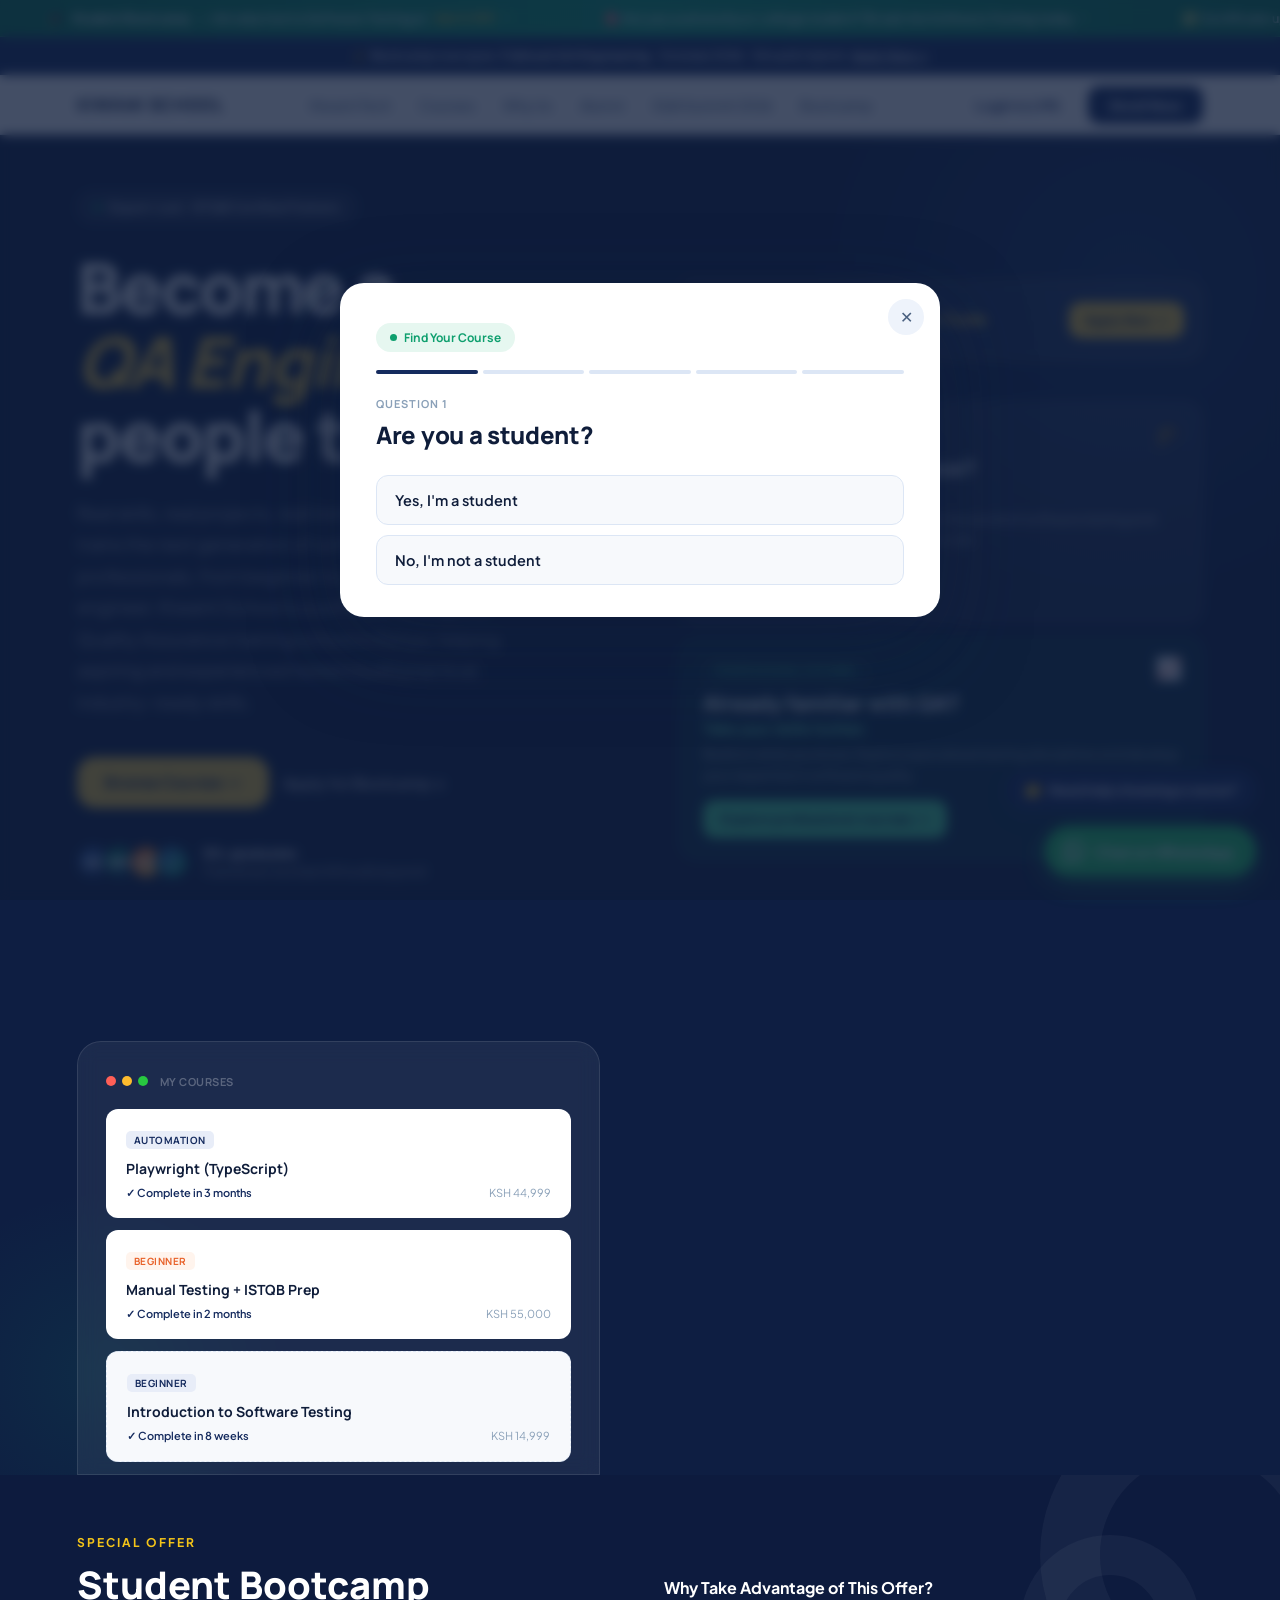
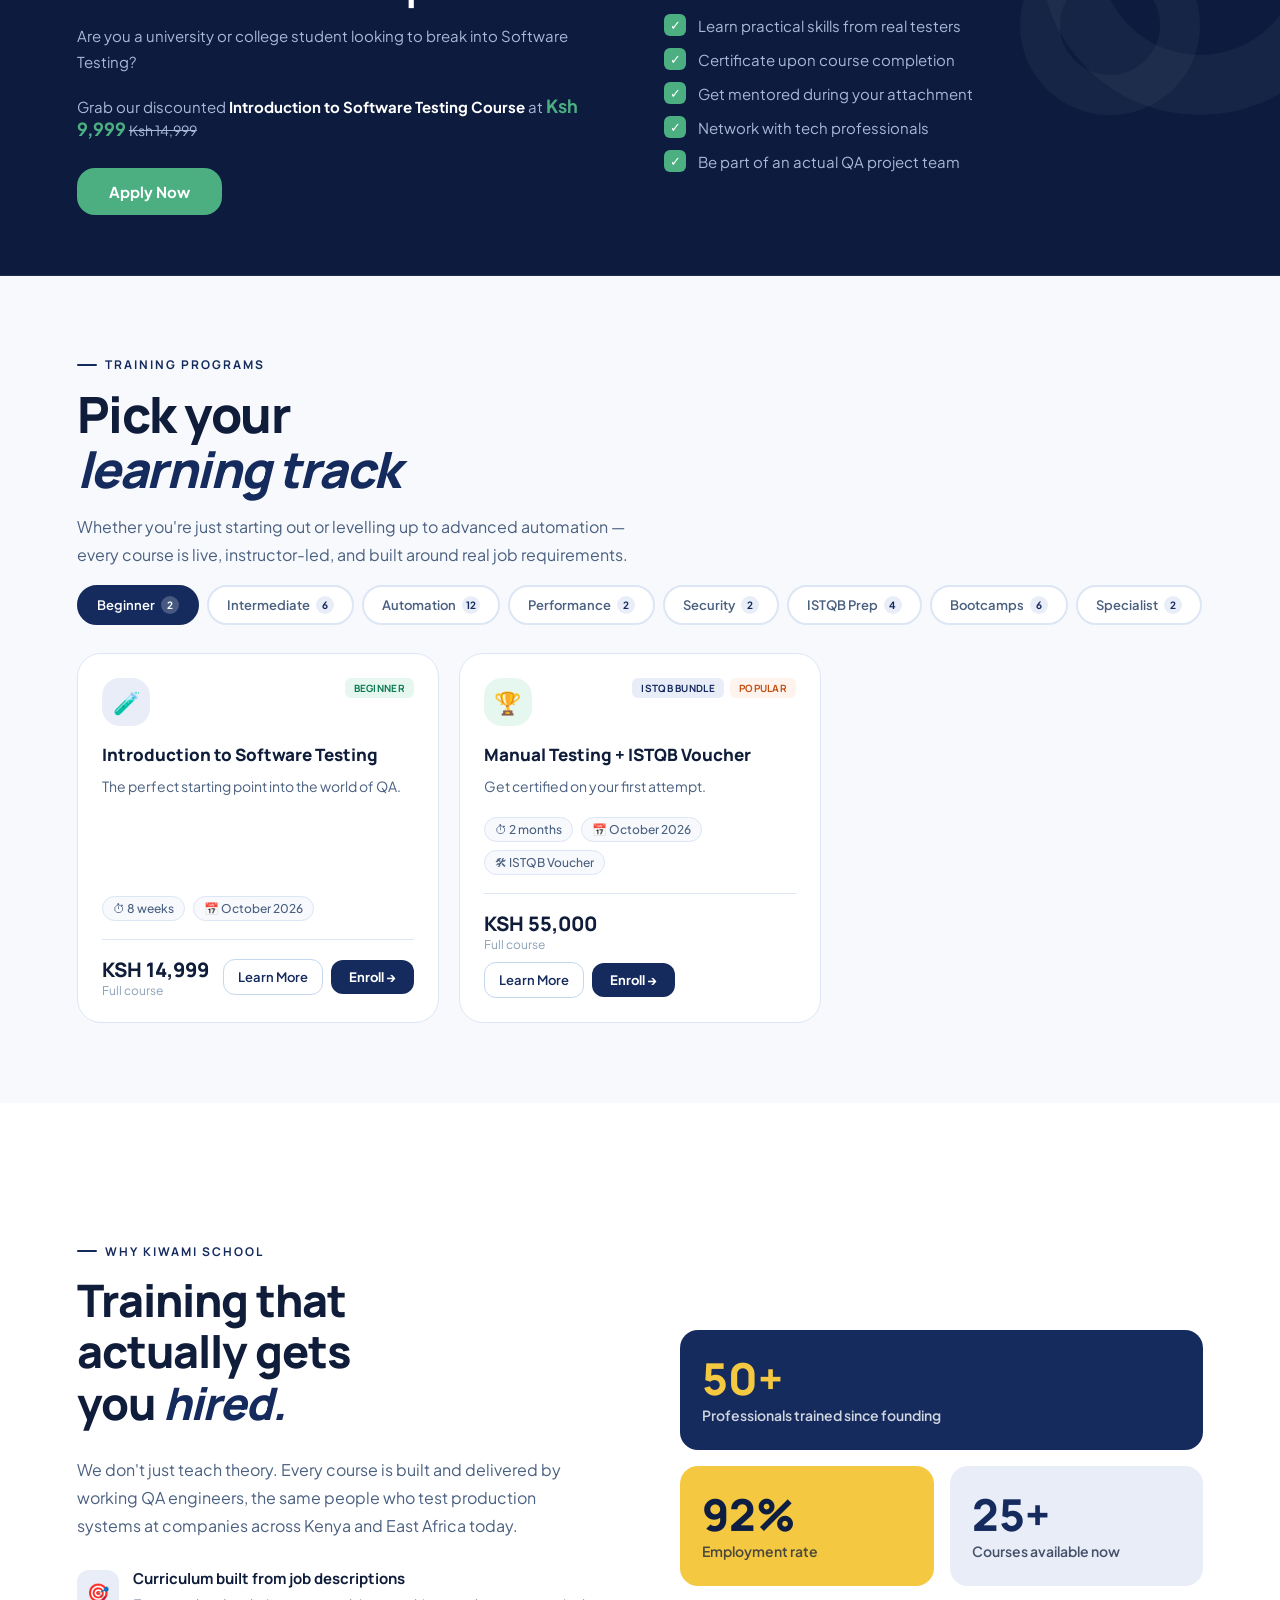
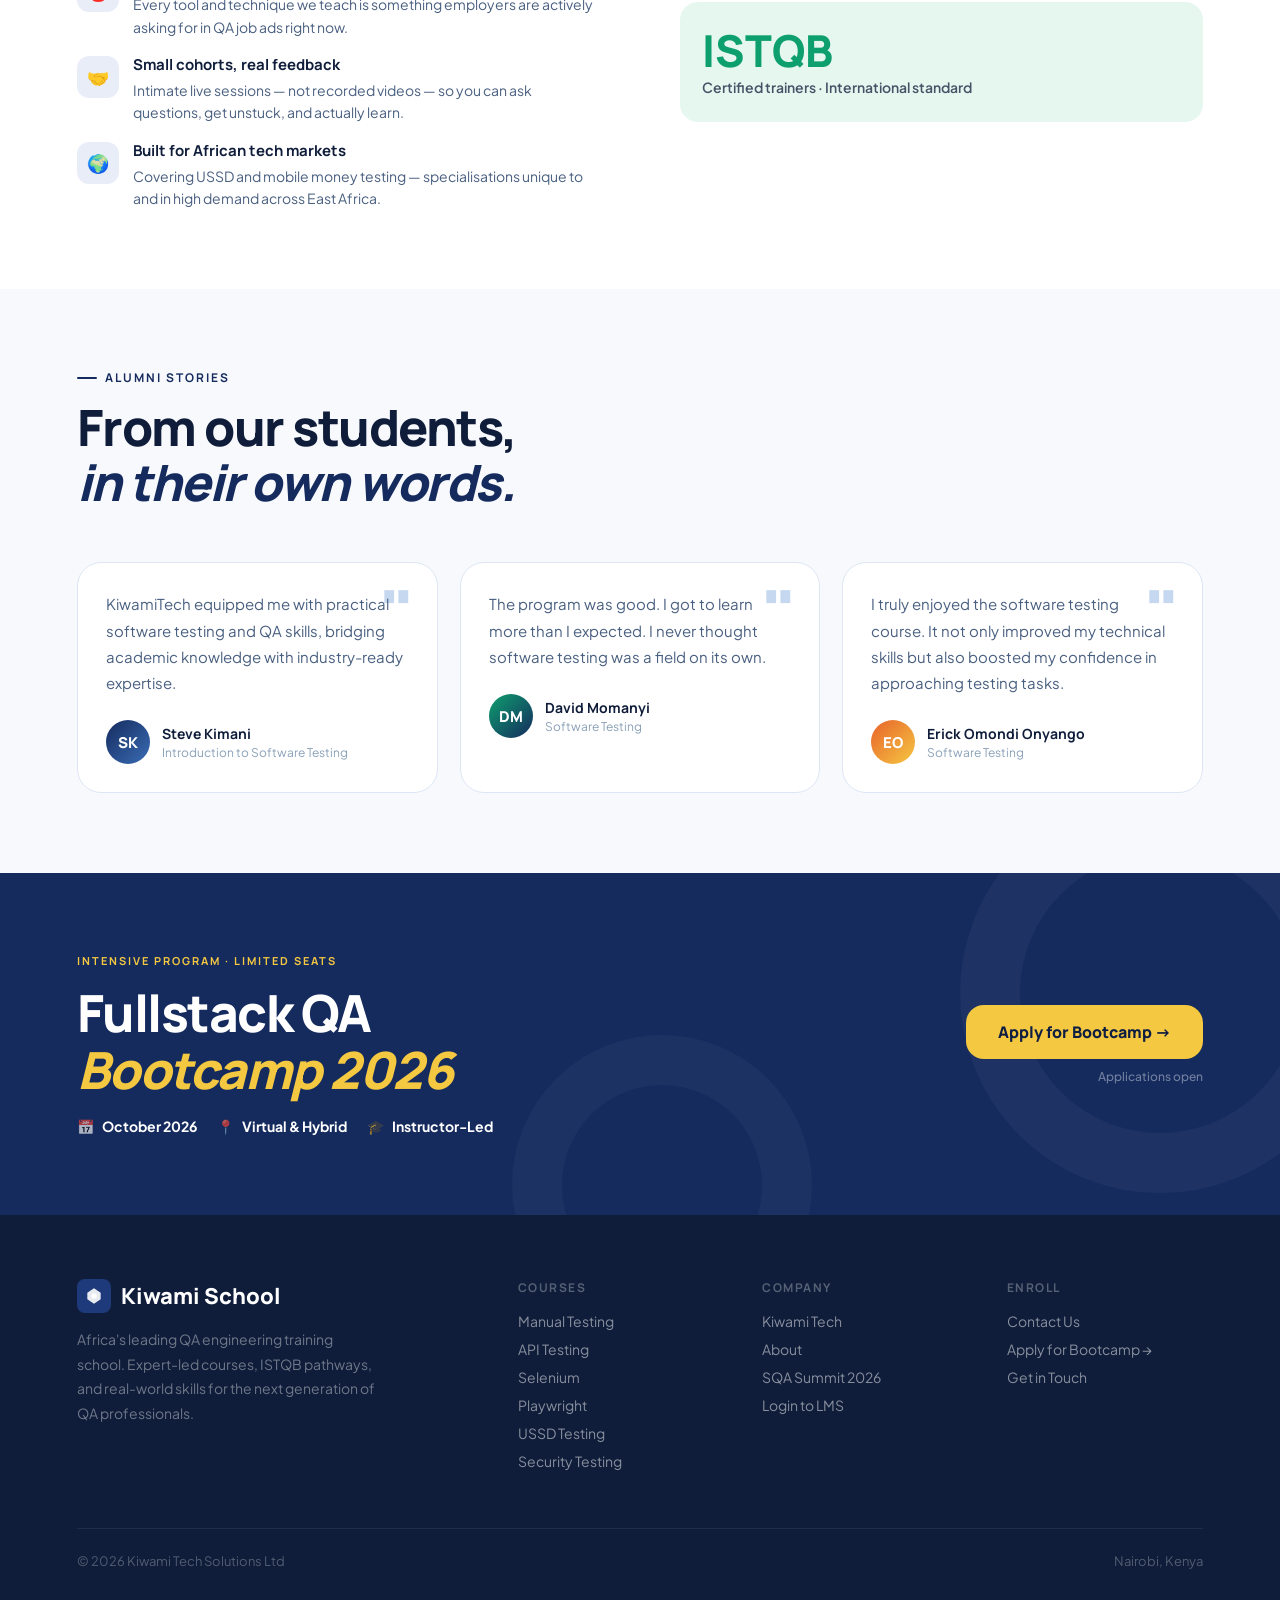
==== commit 294ea1ca: "feat: add beginner and professional pathways with corresponding HTML and CSS files" ====
--- a/index.html
+++ b/index.html
@@ -5,7 +5,7 @@
 <meta name="viewport" content="width=device-width, initial-scale=1.0">
 
 <!-- Core Primary SEO Meta Tags -->
-```html
+
 <!-- Core Primary SEO Meta Tags -->
 <title>QA School in Kenya | Software Testing Courses | Kiwami School</title>
 
@@ -38,7 +38,7 @@
 <meta name="twitter:description" content="Learn software testing, QA engineering and automation in Kenya. Explore practical courses, ISTQB preparation and expert-led bootcamps at Kiwami School." />
 <meta name="twitter:image" content="https://kiwamitech.com/kiwami-social-preview.png" />
 <meta name="twitter:image:alt" content="Kiwami Tech - Elevating Software Quality, One Product at a Time." />
-```
+
 
 <!-- Favicons & Manifest -->
 <link rel="icon" type="image/png" href="/favicon-96x96.png" sizes="96x96" />
@@ -254,13 +254,46 @@
 .wa-float:hover{background:#1ebe5d;transform:translateY(-3px);box-shadow:0 10px 32px rgba(37,211,102,.55);}
 .wa-float svg{width:22px;height:22px;flex-shrink:0;}
 
+.path-label{font-family:var(--font2);font-size:11px;font-weight:700;letter-spacing:1.2px;text-transform:uppercase;color:rgba(255,255,255,.5);margin:16px 0 10px}
+
+/* Learn AI card (top) */
+.path-ai{display:flex;align-items:center;gap:14px;text-decoration:none;background:rgba(255,255,255,.06);border:1px solid rgba(245,200,66,.35);border-radius:var(--radius-lg);padding:14px 18px;transition:all .25s}
+.path-ai:hover{border-color:var(--yellow);transform:translateY(-2px)}
+.path-ai-ic{width:42px;height:42px;border-radius:12px;background:rgba(245,200,66,.15);border:1px solid rgba(245,200,66,.3);display:flex;align-items:center;justify-content:center;font-size:20px;flex-shrink:0}
+.path-ai-txt{flex:1;display:flex;flex-direction:column;line-height:1.3;min-width:0}
+.path-ai-txt small{font-size:10px;font-weight:700;letter-spacing:1.2px;text-transform:uppercase;color:rgba(255,255,255,.45)}
+.path-ai-txt b{font-family:var(--font2);font-size:16px;font-weight:900;color:var(--yellow)}
+.path-ai-txt em{font-style:normal;font-size:12px;color:rgba(255,255,255,.55)}
+.path-ai-btn{background:var(--yellow);color:var(--blue-dark);font-family:var(--font2);font-weight:800;font-size:13px;padding:9px 16px;border-radius:var(--radius);white-space:nowrap}
+
+/* Two pathway cards */
+.path-card{display:block;text-decoration:none;border-radius:var(--radius-lg);padding:20px 22px;margin-bottom:12px;border:1px solid rgba(255,255,255,.12);position:relative;transition:all .25s}
+.path-card:hover{transform:translateY(-3px);box-shadow:0 14px 40px rgba(0,0,0,.35)}
+.path-new{background:rgba(255,255,255,.07)}
+.path-new:hover{border-color:var(--yellow)}
+.path-pro{background:rgba(14,159,110,.14);border-color:rgba(14,159,110,.4)}
+.path-pro:hover{border-color:#4ade9a}
+.path-pill{display:inline-block;font-family:var(--font2);font-size:10px;font-weight:800;letter-spacing:.8px;text-transform:uppercase;color:#4ade9a;border:1px solid rgba(74,222,154,.5);border-radius:100px;padding:3px 11px;margin-bottom:10px}
+.path-ic{position:absolute;top:16px;right:20px;font-size:22px}
+.path-card h3{font-family:var(--font2);font-size:21px;font-weight:900;color:#fff;line-height:1.2;margin-bottom:3px}
+.path-sub{font-family:var(--font2);font-weight:800;font-size:14.5px;color:var(--yellow);margin-bottom:6px}
+.path-pro .path-sub{color:#6ee7b7}
+.path-card p:not(.path-sub){font-size:13.5px;color:rgba(255,255,255,.68);line-height:1.55;margin-bottom:14px}
+.path-cta{display:inline-block;background:var(--yellow);color:var(--blue-dark);font-family:var(--font2);font-weight:800;font-size:13.5px;padding:10px 18px;border-radius:var(--radius);transition:all .2s}
+.path-pro .path-cta{background:#4ade9a}
+.path-card:hover .path-cta{transform:translateX(3px)}
+
+@media(max-width:480px){
+  .path-ai{flex-wrap:wrap}
+  .path-ai-btn{width:100%;text-align:center}
+}
 @media(max-width:960px){
   .nav-links,.nav-right{display:none;}
   .nav-hamburger{display:flex;}
   .hero{padding:48px 6vw 0;}
   .hero-inner{grid-template-columns:1fr;gap:0;}
   .hero-left{padding-bottom:48px;}
-  .hero-right{display:none;}
+  .hero-right{padding-bottom:40px;}
   .attachment-inner{grid-template-columns:1fr;gap:32px;}
   .why-layout{grid-template-columns:1fr;gap:48px;margin-top:40px;}
   .why-right{grid-template-columns:1fr 1fr;}
@@ -447,19 +480,33 @@
       </div>
     </div>
     <div class="hero-right">
-      <div style="background:rgba(255,255,255,.06);border:1px solid rgba(255,255,255,.12);border-radius:var(--radius-xl);padding:28px 32px;margin-bottom:16px;backdrop-filter:blur(10px);display:flex;align-items:center;justify-content:space-between;gap:20px;flex-wrap:wrap;">
-        <div style="display:flex;align-items:center;gap:16px;">
-          <div style="width:52px;height:52px;background:rgba(245,200,66,.15);border:1px solid rgba(245,200,66,.3);border-radius:var(--radius-lg);display:flex;align-items:center;justify-content:center;font-size:26px;flex-shrink:0;">🔥</div>
-          <div>
-            <div style="font-size:11px;font-weight:700;letter-spacing:1.5px;text-transform:uppercase;color:rgba(255,255,255,.45);margin-bottom:5px;font-family:var(--font2);">New Course</div>
-            <div style="font-family:var(--font2);font-size:26px;font-weight:900;color:var(--yellow);line-height:1;">Learn AI: No-Code/Low-Code</div>
-            <div style="font-size:13px;color:rgba(255,255,255,.55);margin-top:4px;">Applied AI Agents · n8n</div>
-          </div>
-        </div>
-        <div style="display:flex;flex-direction:column;gap:10px;align-items:flex-end;">
-          <a href="course.html?id=applied-ai-agents-n8n" style="background:var(--yellow);color:var(--blue-dark);padding:11px 22px;border-radius:var(--radius);font-size:14px;font-weight:800;text-decoration:none;font-family:var(--font2);white-space:nowrap;">Apply Now →</a>
-          <div style="font-size:11px;color:rgba(255,255,255,.35);font-weight:500;"></div>
-        </div>
+
+        <a class="path-ai" href="course.html?id=applied-ai-agents-n8n">
+          <span class="path-ai-ic">🔥</span>
+          <span class="path-ai-txt"><small>New course</small><b>Learn AI: No-Code/Low-Code</b><em>Applied AI Agents · n8n</em></span>
+          <span class="path-ai-btn">Apply Now →</span>
+        </a>
+
+        <div class="path-label">Where are you on your QA journey?</div>
+
+        <a class="path-card path-new" href="beginners.html">
+          <span class="path-pill">Beginner pathway</span>
+          <span class="path-ic">🎓</span>
+          <h3>New to Quality Assurance?</h3>
+          <p class="path-sub">Your journey starts here.</p>
+          <p>No experience? No problem. Discover the world of software testing and take your first steps towards a career in QA.</p>
+          <span class="path-cta">Start your QA journey →</span>
+        </a>
+
+        <a class="path-card path-pro" href="professionals.html">
+          <span class="path-pill">Professional pathway</span>
+          <span class="path-ic">📈</span>
+          <h3>Already familiar with QA?</h3>
+          <p class="path-sub">Take your skills further.</p>
+          <p>Build on what you know. Explore specialised testing disciplines and develop your expertise in software quality.</p>
+          <span class="path-cta">Explore professional courses →</span>
+        </a>
+
       </div>
       <div class="hero-screen">
         <div class="hs-bar">
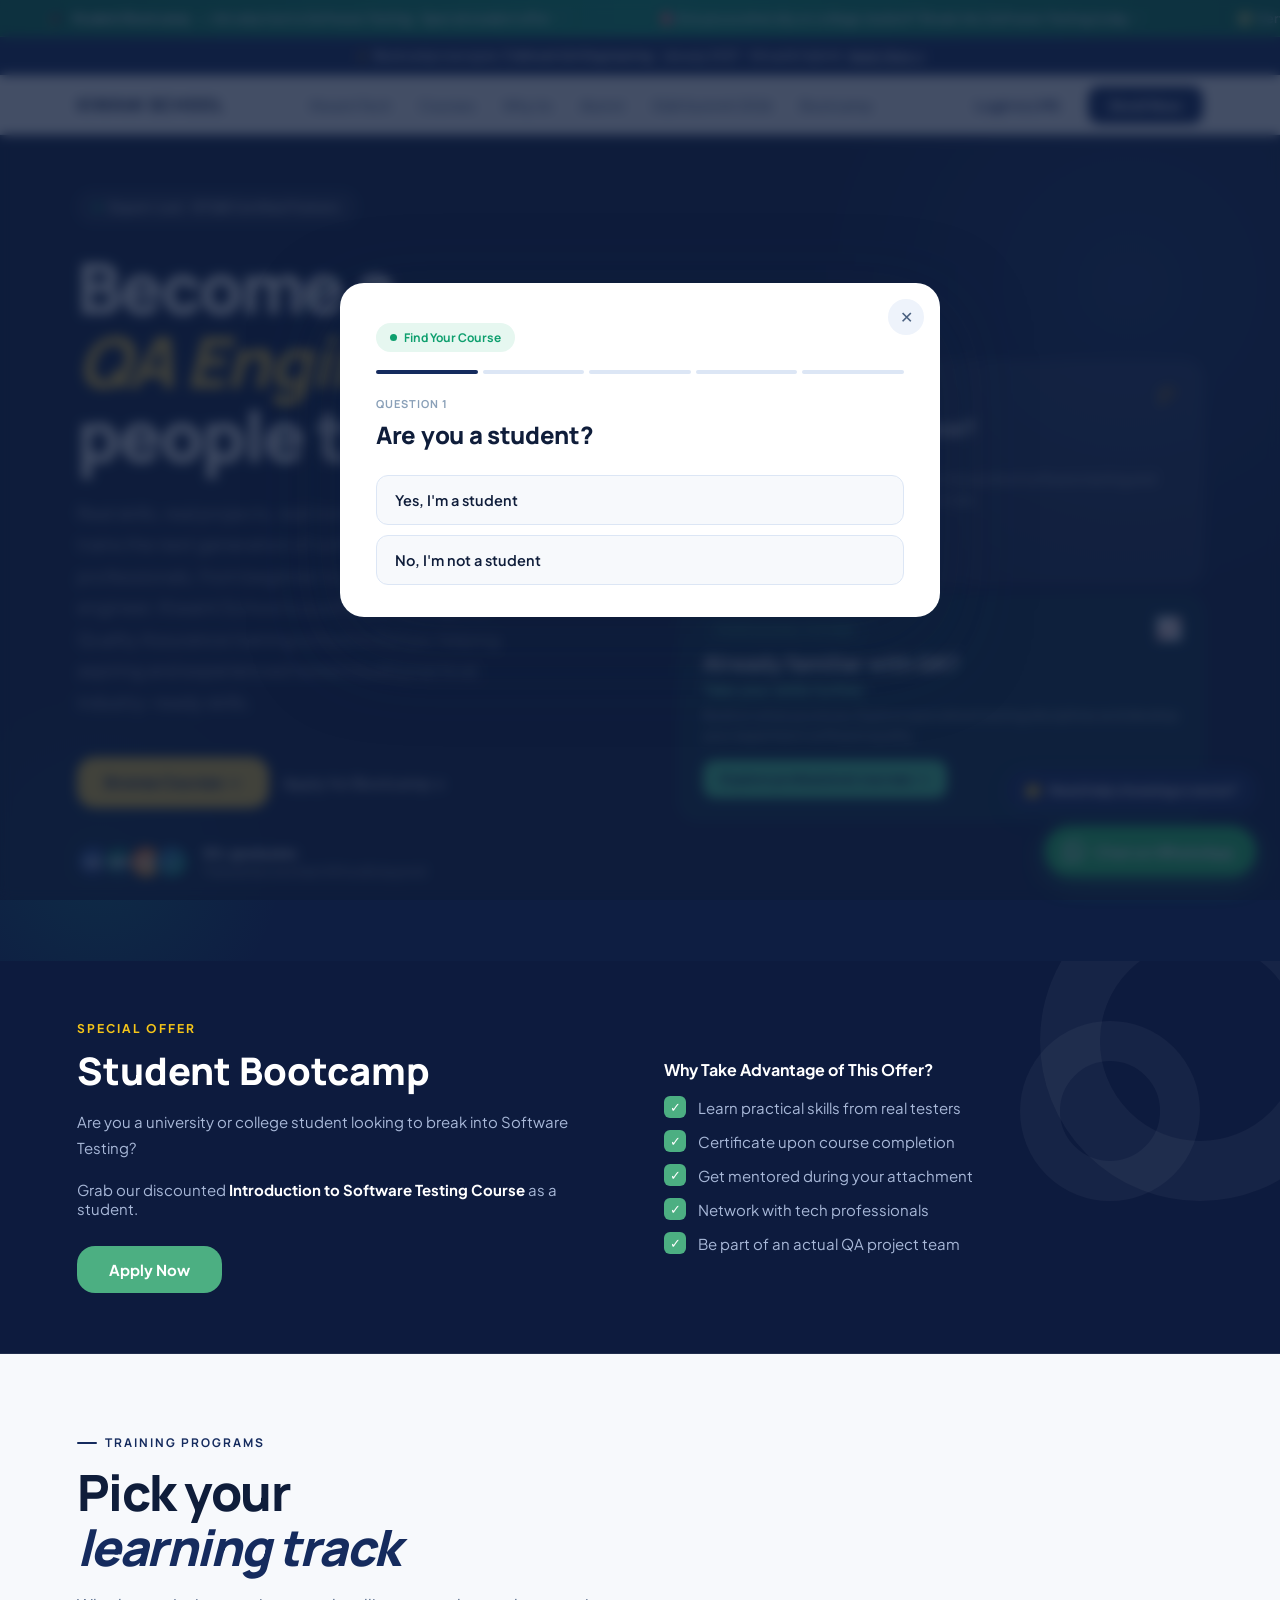
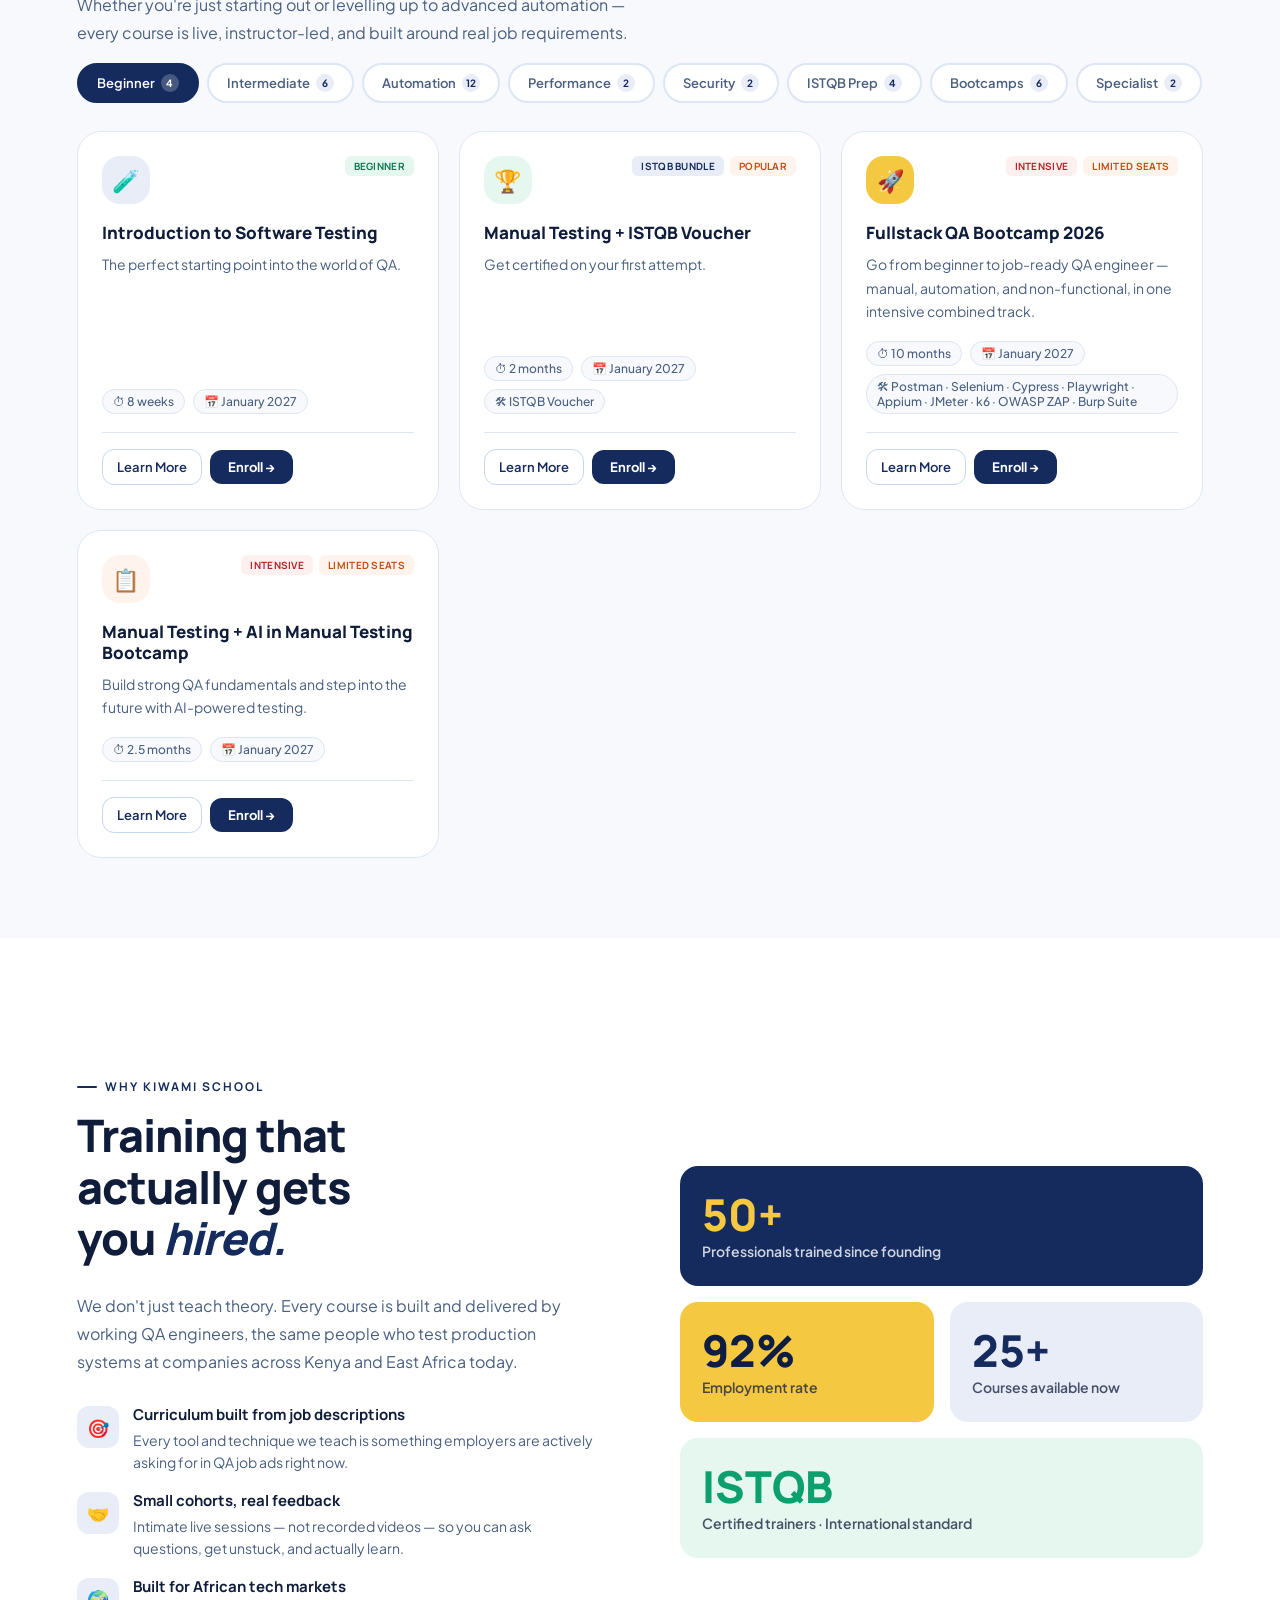
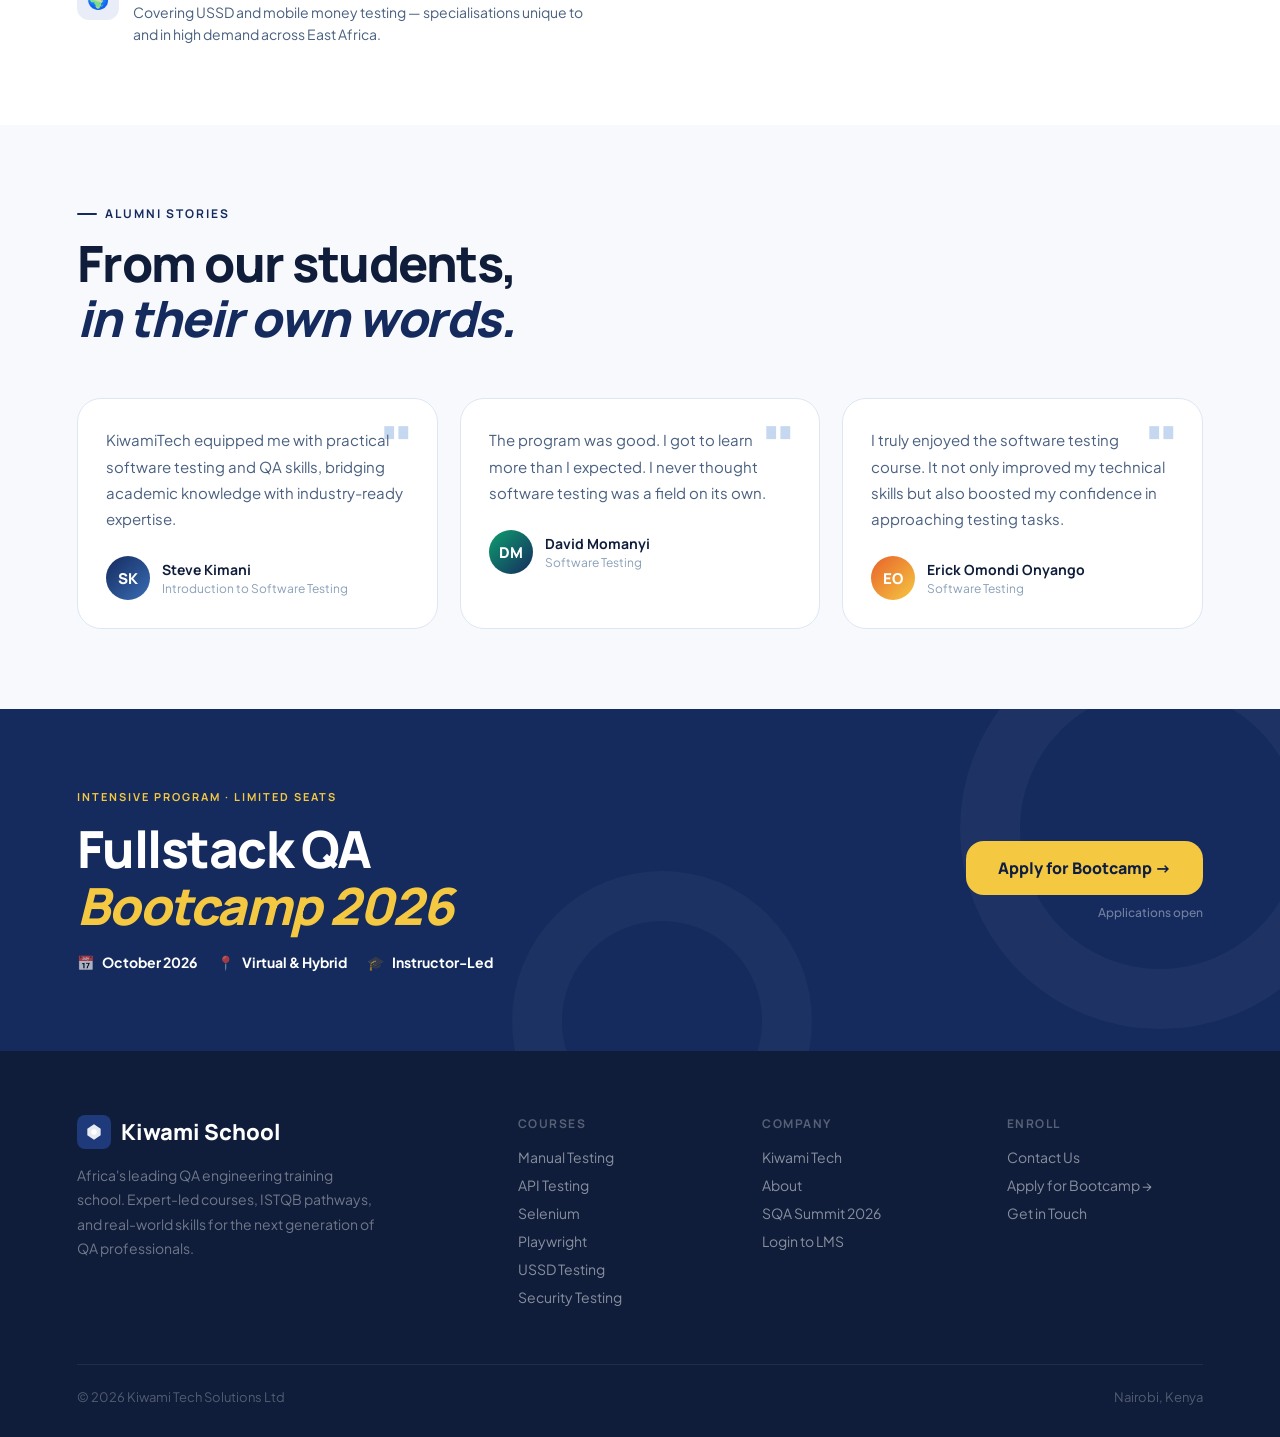
==== commit 0ceae73c: "Refactor course cohort handling and update course data - Updated course cohort values to "auto" for " ====
--- a/index.html
+++ b/index.html
@@ -388,6 +388,10 @@
   .cf-reopen{bottom:84px;right:20px;padding:11px 14px;border-radius:50px;font-size:12px;gap:5px;}
   .cf-reopen .cfr-text{display:inline;}
   .cf-reopen .cfr-full{display:none;}
+
+  .card-bottom{justify-content:stretch}
+.card-actions{width:100%}
+.card-actions .learn-more,.card-actions .enroll{flex:1;text-align:center}
 }
 </style>
 </head>
@@ -403,22 +407,22 @@
 
 <!-- TOPBAR -->
 <!-- MARQUEE -->
-<div class="student-marquee" onclick="document.getElementById('student-offer').scrollIntoView({behavior:'smooth'})" style="cursor:pointer;">
+<div class="student-marquee" onclick="location.href='beginners.html'" style="cursor:pointer;">
   <div class="student-marquee-track">
-    <span class="sm-item">🎓 <strong>Student Bootcamp</strong> — Introduction to Software Testing at <strong style="color:var(--yellow);">Ksh 9,999</strong> <span class="sm-sep"></span></span>
+    <span class="sm-item">🎓 <strong>Student Bootcamp</strong> — Introduction to Software Testing · Special student offer <span class="sm-sep"></span></span>
     <span class="sm-item">🎯 Are you a university or college student? Break into Software Testing today <span class="sm-sep"></span></span>
     <span class="sm-item">✅ Certificate upon completion · Mentorship included · Real QA project experience <span class="sm-sep"></span></span>
-    <span class="sm-item">🚀 <strong>Student Bootcamp</strong> — Special offer at <strong style="color:var(--yellow);">Ksh 9,999</strong> · Click to learn more <span class="sm-sep"></span></span>
-    <span class="sm-item">🎓 <strong>Student Bootcamp</strong> — Introduction to Software Testing at <strong style="color:var(--yellow);">Ksh 9,999</strong> <span class="sm-sep"></span></span>
+    <span class="sm-item">🚀 <strong>Student Bootcamp</strong> — Special student offer · Click to learn more <span class="sm-sep"></span></span>
+    <span class="sm-item">🎓 <strong>Student Bootcamp</strong> — Introduction to Software Testing · Special student offer <span class="sm-sep"></span></span>
     <span class="sm-item">🎯 Are you a university or college student? Break into Software Testing today <span class="sm-sep"></span></span>
     <span class="sm-item">✅ Certificate upon completion · Mentorship included · Real QA project experience <span class="sm-sep"></span></span>
-    <span class="sm-item">🚀 <strong>Student Bootcamp</strong> — Special offer at <strong style="color:var(--yellow);">Ksh 9,999</strong> · Click to learn more <span class="sm-sep"></span></span>
+    <span class="sm-item">🚀 <strong>Student Bootcamp</strong> — Special student offer · Click to learn more <span class="sm-sep"></span></span>
   </div>
 </div>
 
 <!-- TOPBAR -->
 <div class="topbar">
-  🎓 Bootcamp now open. <strong>Fullstack QA Engineering</strong> · October 2026 · Virtual &amp; Hybrid &nbsp;
+  🎓 Bootcamp now open. <strong>Fullstack QA Engineering</strong> · <span class="js-cohort">October 2026</span> · Virtual &amp; Hybrid &nbsp;
   <a href="course.html?id=bootcamp-2026">Apply Now →</a>
 </div>
 
@@ -481,11 +485,11 @@
     </div>
     <div class="hero-right">
 
-        <a class="path-ai" href="course.html?id=applied-ai-agents-n8n">
+        <!-- <a class="path-ai" href="course.html?id=applied-ai-agents-n8n">
           <span class="path-ai-ic">🔥</span>
           <span class="path-ai-txt"><small>New course</small><b>Learn AI: No-Code/Low-Code</b><em>Applied AI Agents · n8n</em></span>
           <span class="path-ai-btn">Apply Now →</span>
-        </a>
+        </a> -->
 
         <div class="path-label">Where are you on your QA journey?</div>
 
@@ -508,7 +512,7 @@
         </a>
 
       </div>
-      <div class="hero-screen">
+      <!-- <div class="hero-screen">
         <div class="hs-bar">
           <div class="hs-dot" style="background:#ff5f57;"></div>
           <div class="hs-dot" style="background:#febc2e;"></div>
@@ -530,7 +534,7 @@
           <div class="cp-title">Introduction to Software Testing</div>
           <div class="cp-meta"><span style="color:var(--blue);font-weight:600;">✓ Complete in 8 weeks</span><span>KSH 14,999</span></div>
         </a>
-      </div>
+      </div> -->
     </div>
   </div>
 </section>
@@ -542,7 +546,7 @@
       <p class="attachment-tag">Special Offer</p>
       <h2 class="attachment-title">Student Bootcamp</h2>
       <p class="attachment-sub">Are you a university or college student looking to break into Software Testing?</p>
-      <p class="attachment-price">Grab our discounted <strong>Introduction to Software Testing Course</strong> at <span class="price-new">Ksh 9,999</span> <span class="price-old">Ksh 14,999</span></p>
+      <p class="attachment-price">Grab our discounted <strong>Introduction to Software Testing Course</strong> as a student.</p>
       <a href="course.html?id=intro-testing" class="attachment-btn">Apply Now</a>
     </div>
     <div class="attachment-right">
@@ -720,9 +724,9 @@
   const toolPill = c.tool ? `<span class="pill">🛠 ${c.tool}</span>` : '';
   const enrollLabel = c.price ? 'Enroll →' : 'Enquire →';
 
-  const priceBlock = c.price
-    ? `<div><div class="price">KSH ${Number(c.price).toLocaleString()}</div><div class="price-sub">Full course</div></div>`
-    : `<div><div class="price">Enquire</div><div class="price-sub">Contact us</div></div>`;
+  // const priceBlock = c.price
+  //   ? `<div><div class="price">KSH ${Number(c.price).toLocaleString()}</div><div class="price-sub">Full course</div></div>`
+  //   : `<div><div class="price">Enquire</div><div class="price-sub">Contact us</div></div>`;
 
   return `
     <div class="card">
@@ -734,16 +738,15 @@
       <div class="card-desc">${c.tagline}</div>
       <div class="card-pills">
         <span class="pill">⏱ ${c.duration}</span>
-        <span class="pill">📅 ${c.cohort}</span>
+        <span class="pill">📅 ${cohortLabel(c)}</span>
         ${toolPill}
       </div>
       <div class="card-bottom">
-        ${priceBlock}
-        <div class="card-actions">
-          <a href="course.html?id=${c.id}" class="learn-more">Learn More</a>
-          <a href="contact.html?course=${c.id}" class="enroll">${enrollLabel}</a>
-        </div>
-      </div>
+      <div class="card-actions">
+        <a href="course.html?id=${c.id}" class="learn-more">Learn More</a>
+        <a href="contact.html?course=${c.id}" class="enroll">Enroll →</a>
+      </div>
+    </div>
     </div>`;
 }
 
@@ -918,6 +921,8 @@
   render();
     setTimeout(cfOpen, 600);
 })();
+
+document.querySelectorAll('.js-cohort').forEach(el => el.textContent = nextCohort());
 </script>
 </body>
 </html>
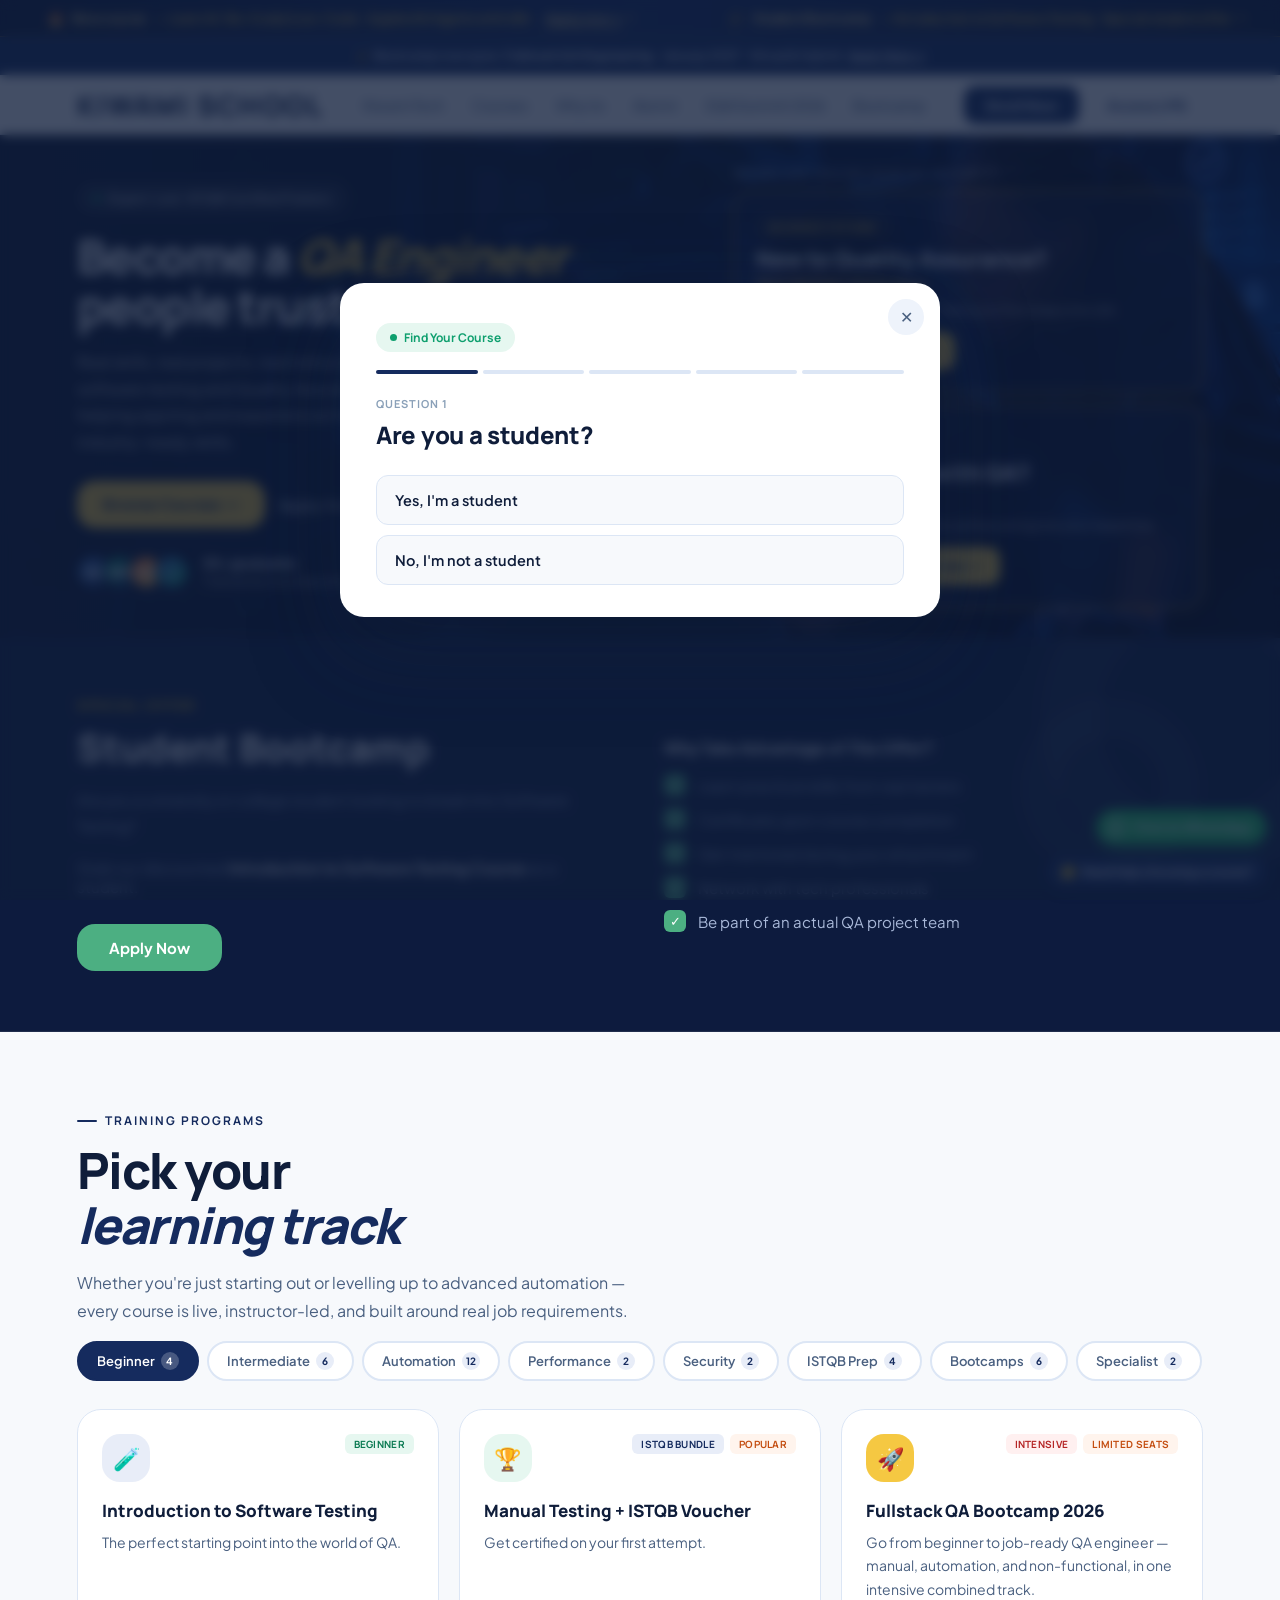
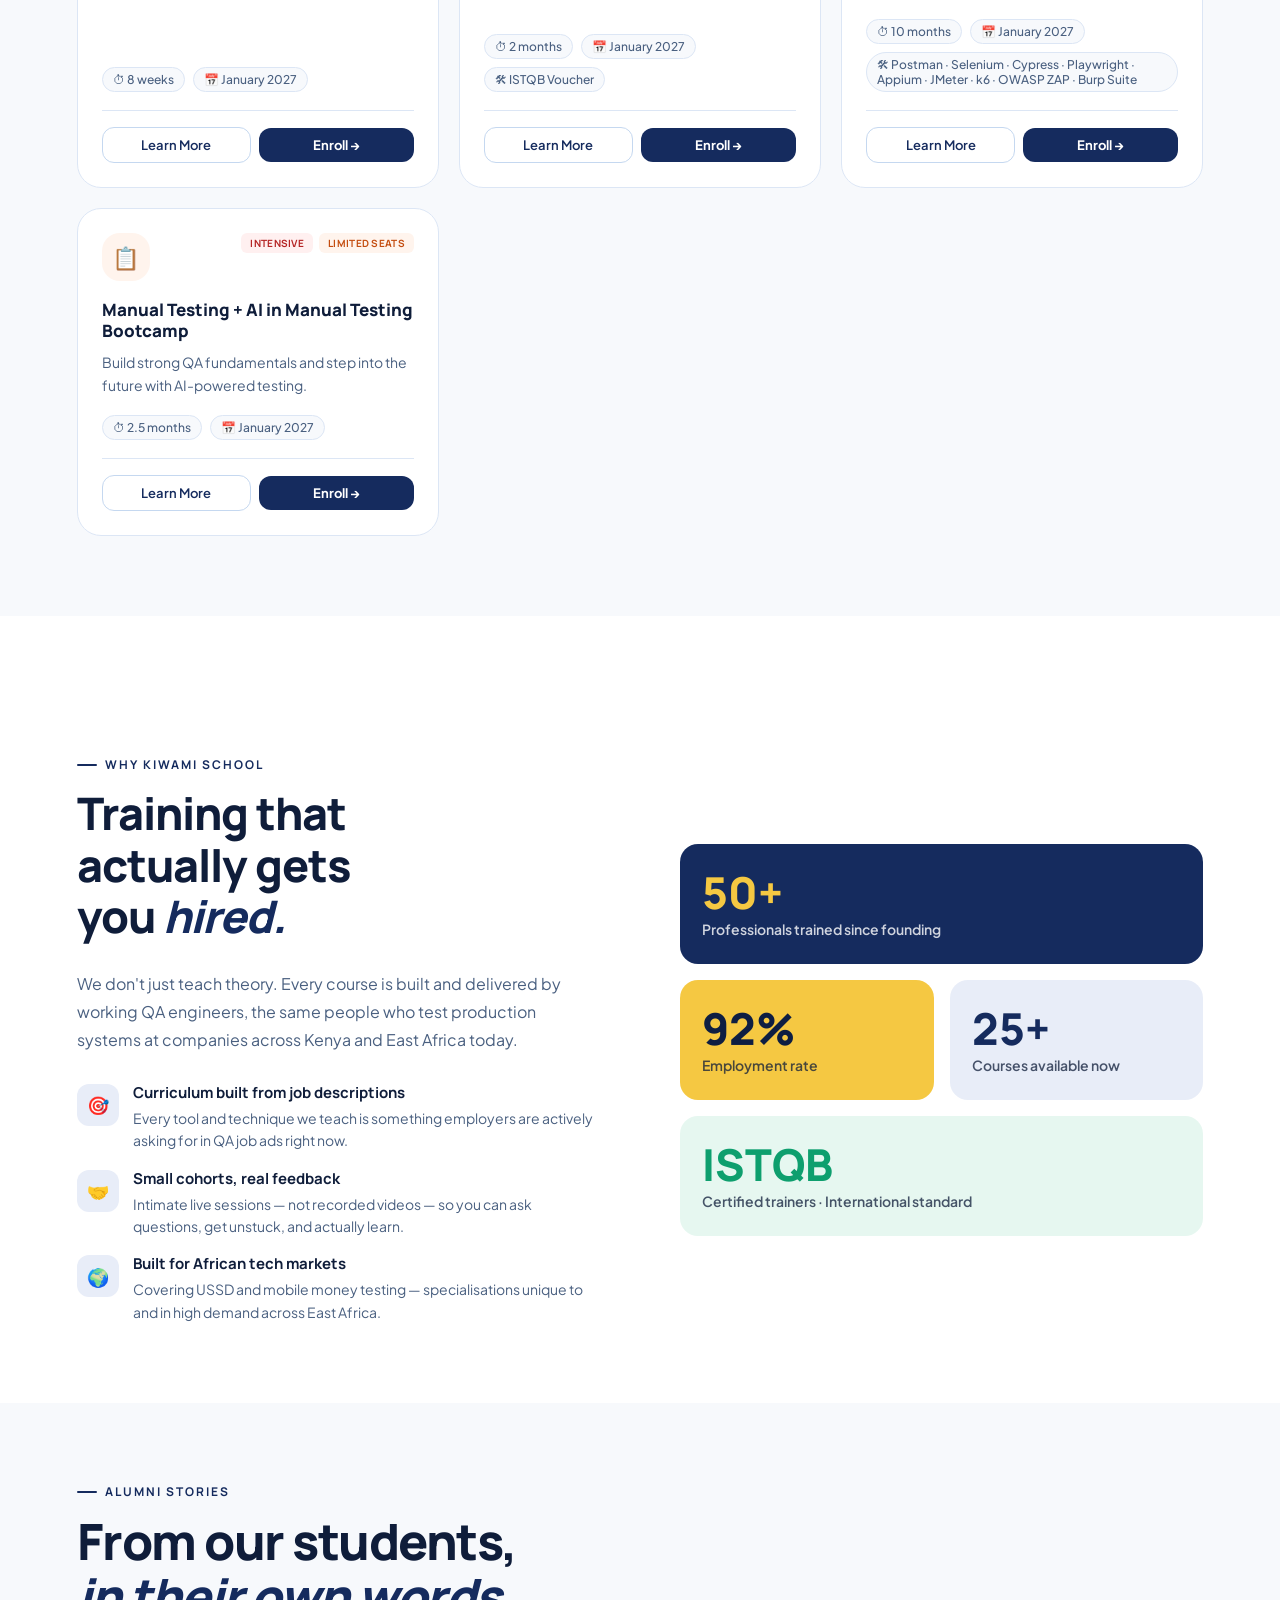
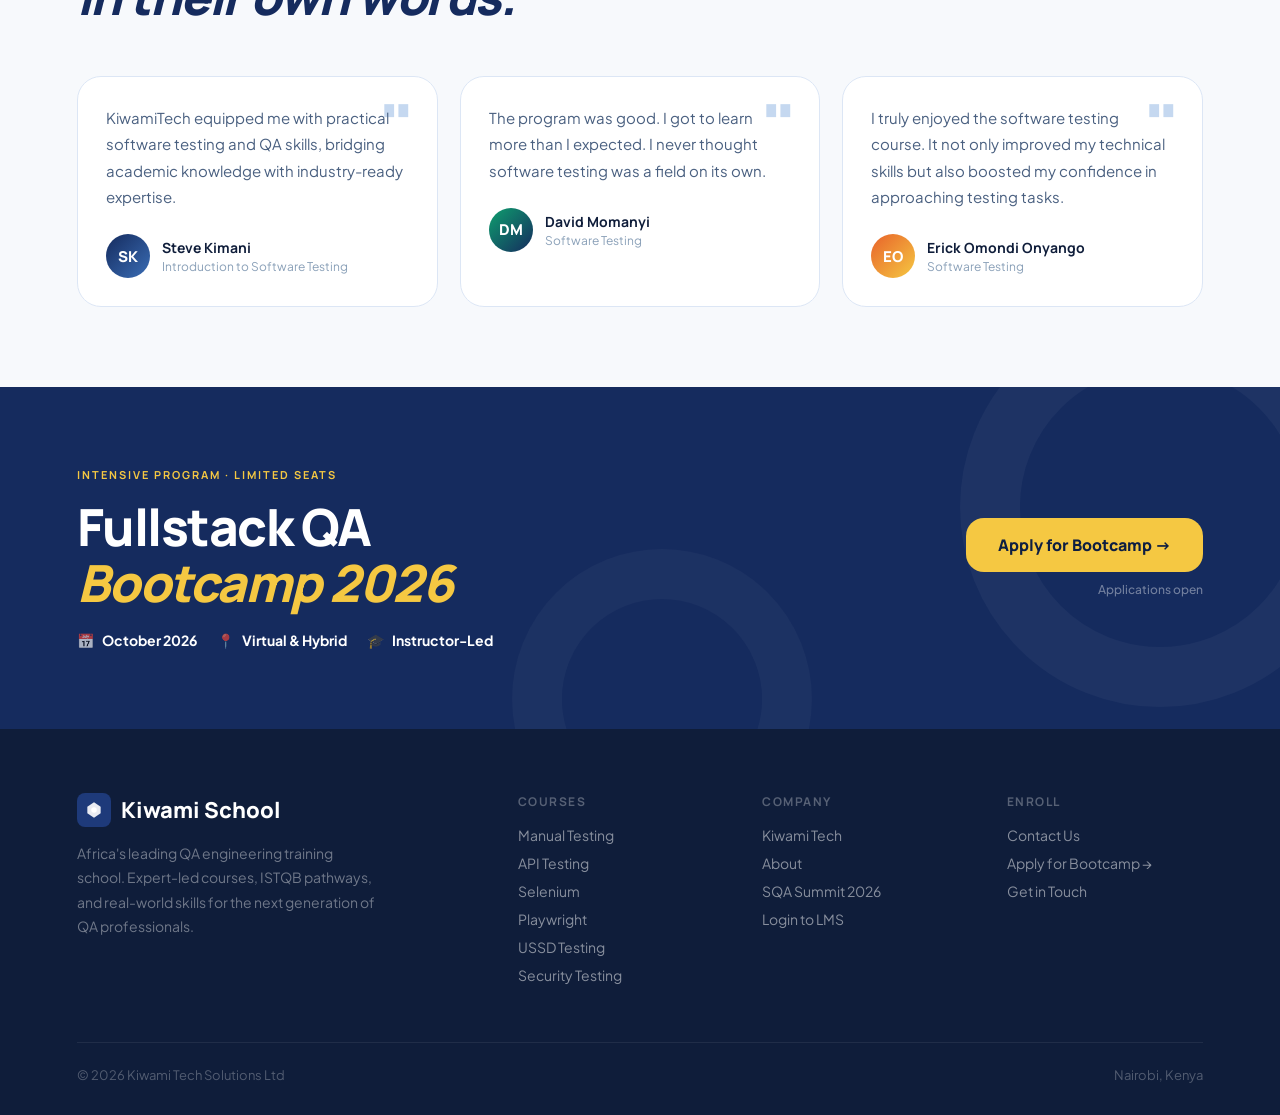
==== commit 539e371b: "Refactor code structure for improved readability and maintainability" ====
--- a/index.html
+++ b/index.html
@@ -388,11 +388,138 @@
   .cf-reopen{bottom:84px;right:20px;padding:11px 14px;border-radius:50px;font-size:12px;gap:5px;}
   .cf-reopen .cfr-text{display:inline;}
   .cf-reopen .cfr-full{display:none;}
-
-  .card-bottom{justify-content:stretch}
+}
+
+.card-bottom{justify-content:stretch}
 .card-actions{width:100%}
 .card-actions .learn-more,.card-actions .enroll{flex:1;text-align:center}
-}
+
+/* ===== COMPACT HERO v2 (balanced) ===== */
+.hero{padding:clamp(16px,3.4vh,40px) 6vw}
+.hero-inner{align-items:center;gap:clamp(32px,5vw,64px)}
+.hero-left{padding-bottom:0}
+.hero-eyebrow{margin-bottom:clamp(10px,2vh,18px);padding:6px 15px;font-size:12.5px}
+h1{font-size:clamp(30px,min(3.7vw,7.4vh),52px);line-height:1.06;letter-spacing:-1.5px;margin-bottom:clamp(10px,2vh,18px)}
+.hero-sub{font-size:clamp(14px,2.4vh,16px);line-height:1.65;max-width:480px;margin-bottom:clamp(14px,3vh,26px)}
+.btn-hero{padding:13px 26px;font-size:15px}
+.btn-hero-outline{font-size:15px}
+.hero-trust{margin-top:clamp(14px,3vh,26px)}
+.trust-face{width:34px;height:34px;font-size:12px}
+
+.path-label{margin:0 0 10px;font-size:11.5px}
+.path-card{padding:clamp(12px,2.4vh,20px) 22px;margin-bottom:12px}
+.path-pill{margin-bottom:8px}
+.path-ic{top:14px;right:18px;font-size:20px}
+.path-card h3{font-size:clamp(17px,2.9vh,21px)}
+.path-sub{font-size:14px}
+.path-card p:not(.path-sub){font-size:13.5px;line-height:1.5;margin-bottom:clamp(10px,2vh,14px)}
+.path-cta{padding:9px 16px;font-size:13.5px}
+
+.cf-reopen{right:auto;left:24px;bottom:24px}
+.scroll-top{display:none}
+
+/* Learn AI strip, compact */
+.path-ai{padding:clamp(8px,1.6vh,12px) 16px;gap:12px}
+.path-ai-ic{width:36px;height:36px;font-size:17px;border-radius:10px}
+.path-ai-txt small{font-size:9.5px}
+.path-ai-txt b{font-size:clamp(14px,2.3vh,15.5px)}
+.path-ai-txt em{font-size:11.5px}
+.path-ai-btn{padding:7px 14px;font-size:12.5px}
+
+/* give the extra strip room: tighten the two cards a little */
+.path-card{padding:clamp(10px,2vh,16px) 22px;margin-bottom:10px}
+.path-card p:not(.path-sub){margin-bottom:clamp(8px,1.6vh,12px)}
+
+/* Bigger text logo */
+.logo{font-size:28px;font-weight:900;letter-spacing:.05em}
+@media(max-width:1100px){.logo{font-size:23px}}
+@media(max-width:640px){.logo{font-size:19px}}
+/* Narrower, less stretched right column */
+.hero-right{max-width:470px;margin-left:auto;width:100%}
+.path-card{padding:clamp(10px,2vh,16px) 20px}
+.path-card p:not(.path-sub){font-size:13px}
+
+/* New course strip: visibly shorter than the two cards, centred under them */
+/* .path-ai{width:88%;margin:0 auto} */
+
+/* Professional card = same colours as the beginner card */
+.path-pro{background:rgba(255,255,255,.07);border-color:rgba(255,255,255,.12)}
+.path-pro:hover{border-color:var(--yellow)}
+.path-pro .path-sub{color:var(--yellow)}
+.path-pro .path-cta{background:var(--yellow)}
+.path-pill{color:var(--yellow);border-color:rgba(245,200,66,.5)}
+
+/* Blue marquee */
+.student-marquee{background:linear-gradient(90deg,#0b1736 0%,#14295e 50%,#0b1736 100%);border-bottom:1px solid rgba(245,200,66,.35)}
+.sm-sep{background:var(--yellow)}
+.sm-item strong{color:var(--yellow)}
+a.sm-item{color:#fff;text-decoration:none}
+a.sm-item:hover u{color:#fff}
+.sm-new u{color:var(--yellow);text-underline-offset:3px}
+
+/* Constant gold border */
+.path-card.path-new,.path-card.path-pro{border-color:var(--yellow)}
+
+/* Rebalance the two cards now the strip is gone */
+.hero-right{display:flex;flex-direction:column;justify-content:center}
+.path-card{padding:clamp(14px,2.7vh,22px) 22px;margin-bottom:12px}
+.path-card:last-child{margin-bottom:0}
+.path-card h3{font-size:clamp(18px,3vh,22px)}
+.path-card p:not(.path-sub){font-size:13.5px}
+.path-cta{padding:10px 18px;font-size:13.5px}
+
+/* Floating buttons: stacked bottom-right, compact. Help sits below WhatsApp */
+.wa-float{right:14px;bottom:56px;padding:8px 14px 8px 11px;font-size:13px;gap:7px;box-shadow:0 4px 14px rgba(37,211,102,.4)}
+.wa-float svg{width:18px;height:18px}
+.cf-reopen{right:14px;left:auto;bottom:14px;padding:7px 13px;font-size:12px;gap:6px;box-shadow:0 4px 14px rgba(21,43,94,.3)}
+
+/* Short laptop screens: icon-only so they can never reach the cards */
+@media(max-height:700px) and (min-width:961px){
+  .wa-float span,.cf-reopen .cfr-full{display:none}
+  .wa-float{padding:9px;bottom:58px}
+  .cf-reopen{padding:9px 10px}
+}
+
+/* Phones */
+@media(max-width:640px){
+  .wa-float{padding:11px;right:14px;bottom:60px}
+  .wa-float span{display:none}
+  .cf-reopen{right:14px;bottom:14px;padding:8px 12px;font-size:11.5px}
+}
+
+/* Hero background photo */
+.hero{
+  background:
+    linear-gradient(90deg,rgba(10,20,48,.90) 0%,rgba(10,20,48,.55) 42%,rgba(10,20,48,.12) 100%),
+    url('hero-bg.jpg') center 62% / cover no-repeat,
+    var(--blue-dark);
+}
+.hero-blob,.hero-blob2{display:none}
+.hero-sub{color:rgba(255,255,255,.78)}
+
+/* Frosted-glass pathway cards so the photo shows through */
+.path-card.path-new,.path-card.path-pro{
+  background:rgba(12,24,56,.45);
+  -webkit-backdrop-filter:blur(10px);
+  backdrop-filter:blur(10px);
+}
+
+/* Phones: darker, centred on the people */
+@media(max-width:960px){
+  .hero{background:
+    linear-gradient(180deg,rgba(10,20,48,.88),rgba(10,20,48,.80)),
+    url('hero-bg.jpg') 70% center / cover no-repeat,
+    var(--blue-dark);}
+}
+
+/* Golden marquee */
+.student-marquee .sm-item,
+.student-marquee a.sm-item{color:var(--yellow)}
+.student-marquee .sm-item strong{color:#ffe08a}
+.sm-sep{background:var(--yellow)}
+.sm-new u{color:#ffe08a;text-underline-offset:3px}
+a.sm-item:hover u{color:#fff}
+.student-marquee .sm-item{text-shadow:0 0 12px rgba(245,200,66,.25)}
 </style>
 </head>
 <body>
@@ -409,10 +536,13 @@
 <!-- MARQUEE -->
 <div class="student-marquee" onclick="location.href='beginners.html'" style="cursor:pointer;">
   <div class="student-marquee-track">
+    <a class="sm-item sm-new" href="course.html?id=applied-ai-agents-n8n" onclick="event.stopPropagation()">🔥 <strong>New course</strong> — Learn AI: No-Code/Low-Code · Applied AI Agents with n8n · <u>Apply now →</u> <span class="sm-sep"></span></a>
     <span class="sm-item">🎓 <strong>Student Bootcamp</strong> — Introduction to Software Testing · Special student offer <span class="sm-sep"></span></span>
     <span class="sm-item">🎯 Are you a university or college student? Break into Software Testing today <span class="sm-sep"></span></span>
     <span class="sm-item">✅ Certificate upon completion · Mentorship included · Real QA project experience <span class="sm-sep"></span></span>
     <span class="sm-item">🚀 <strong>Student Bootcamp</strong> — Special student offer · Click to learn more <span class="sm-sep"></span></span>
+
+    <a class="sm-item sm-new" href="course.html?id=applied-ai-agents-n8n" onclick="event.stopPropagation()">🔥 <strong>New course</strong> — Learn AI: No-Code/Low-Code · Applied AI Agents with n8n · <u>Apply now →</u> <span class="sm-sep"></span></a>
     <span class="sm-item">🎓 <strong>Student Bootcamp</strong> — Introduction to Software Testing · Special student offer <span class="sm-sep"></span></span>
     <span class="sm-item">🎯 Are you a university or college student? Break into Software Testing today <span class="sm-sep"></span></span>
     <span class="sm-item">✅ Certificate upon completion · Mentorship included · Real QA project experience <span class="sm-sep"></span></span>
@@ -428,8 +558,7 @@
 
 <!-- NAV -->
 <nav>
-  <a href="index.html" class="logo">KIWAMI SCHOOL</a>
-  <ul class="nav-links">
+    <a href="index.html" class="logo">KIWAMI SCHOOL</a>  <ul class="nav-links">
     <li><a href="https://kiwamitech.com" target="_blank">Kiwami Tech</a></li>
     <li><a href="#courses">Courses</a></li>
     <li><a href="#why">Why Us</a></li>
@@ -439,8 +568,8 @@
     <!-- <li><a href="hub.html">Kiwami Tech Hub</a></li> -->
   </ul>
   <div class="nav-right">
-    <a href="https://learning.kiwamitech.com/" class="btn-ghost" target="_blank">Login to LMS</a>
     <a href="javascript:void(0)" class="btn-solid" onclick="cfReopenManual()">Enroll Now</a>
+    <a href="https://learning.kiwamitech.com/" class="btn-ghost" target="_blank">Access LMS</a>
   </div>
   <button class="nav-hamburger" id="hamburger" aria-label="Open menu">
     <span></span><span></span><span></span>
@@ -467,8 +596,8 @@
   <div class="hero-inner">
     <div class="hero-left">
       <div class="hero-eyebrow"><div class="hero-eyebrow-dot"></div>Expert-Led · ISTQB Certified Trainers</div>
-      <h1>Become a<br><i>QA Engineer</i><br>people trust.</h1>
-      <p class="hero-sub">Real skills, real projects, real instructors. Kiwami School trains the next generation of software testing professionals, from beginner to certified automation engineer. Kiwami School is a software testing and Quality Assurance training school in Kenya, helping aspiring and experienced testers build practical, industry-ready skills.</p>
+      <h1>Become a <i>QA Engineer</i><br>people trust.</h1>
+      <p class="hero-sub">Real skills, real projects, real instructors. Kiwami School is a software testing and Quality Assurance training school in Kenya, helping aspiring and experienced testers build practical, industry-ready skills.</p>
       <div class="hero-actions">
         <a href="#courses" class="btn-hero">Browse Courses →</a>
         <a href="course.html?id=bootcamp-2026" class="btn-hero-outline">Apply for Bootcamp ↗</a>
@@ -483,58 +612,26 @@
         <div class="trust-txt"><strong>50+ graduates</strong><br>Trained across East Africa &amp; beyond</div>
       </div>
     </div>
+
     <div class="hero-right">
-
-        <!-- <a class="path-ai" href="course.html?id=applied-ai-agents-n8n">
-          <span class="path-ai-ic">🔥</span>
-          <span class="path-ai-txt"><small>New course</small><b>Learn AI: No-Code/Low-Code</b><em>Applied AI Agents · n8n</em></span>
-          <span class="path-ai-btn">Apply Now →</span>
-        </a> -->
-
-        <div class="path-label">Where are you on your QA journey?</div>
-
-        <a class="path-card path-new" href="beginners.html">
-          <span class="path-pill">Beginner pathway</span>
-          <span class="path-ic">🎓</span>
-          <h3>New to Quality Assurance?</h3>
-          <p class="path-sub">Your journey starts here.</p>
-          <p>No experience? No problem. Discover the world of software testing and take your first steps towards a career in QA.</p>
-          <span class="path-cta">Start your QA journey →</span>
-        </a>
-
-        <a class="path-card path-pro" href="professionals.html">
-          <span class="path-pill">Professional pathway</span>
-          <span class="path-ic">📈</span>
-          <h3>Already familiar with QA?</h3>
-          <p class="path-sub">Take your skills further.</p>
-          <p>Build on what you know. Explore specialised testing disciplines and develop your expertise in software quality.</p>
-          <span class="path-cta">Explore professional courses →</span>
-        </a>
-
-      </div>
-      <!-- <div class="hero-screen">
-        <div class="hs-bar">
-          <div class="hs-dot" style="background:#ff5f57;"></div>
-          <div class="hs-dot" style="background:#febc2e;"></div>
-          <div class="hs-dot" style="background:#28c840;"></div>
-          <span class="hs-title">MY COURSES</span>
-        </div>
-        <a href="course.html?id=playwright-typescript" class="course-preview">
-          <div class="cp-tag">AUTOMATION</div>
-          <div class="cp-title">Playwright (TypeScript)</div>
-          <div class="cp-meta"><span style="color:var(--blue);font-weight:600;">✓ Complete in 3 months</span><span>KSH 44,999</span></div>
-        </a>
-        <a href="course.html?id=manual-testing-istqb" class="course-preview">
-          <div class="cp-tag" style="background:#fff4ed;color:var(--accent);">BEGINNER</div>
-          <div class="cp-title">Manual Testing + ISTQB Prep</div>
-          <div class="cp-meta"><span style="color:var(--blue);font-weight:600;">✓ Complete in 2 months</span><span>KSH 55,000</span></div>
-        </a>
-        <a href="course.html?id=intro-testing" class="course-preview" style="border:1.5px dashed var(--border);background:var(--bg);">
-          <div class="cp-tag" style="background:var(--blue-light);color:var(--blue);">BEGINNER</div>
-          <div class="cp-title">Introduction to Software Testing</div>
-          <div class="cp-meta"><span style="color:var(--blue);font-weight:600;">✓ Complete in 8 weeks</span><span>KSH 14,999</span></div>
-        </a>
-      </div> -->
+      <div class="path-label">Where are you on your QA journey?</div>
+
+      <a class="path-card path-new" href="beginners.html">
+        <span class="path-pill">Beginner pathway</span>
+        <!-- <span class="path-ic">🎓</span> -->
+        <h3>New to Quality Assurance?</h3>
+        <p class="path-sub">Your journey starts here.</p>
+        <p>No experience? No problem. Take your first steps into QA.</p>
+        <span class="path-cta">Start your QA journey →</span>
+      </a>
+
+      <a class="path-card path-pro" href="professionals.html">
+        <span class="path-pill">Professional pathway</span>
+        <!-- <span class="path-ic">📈</span> -->
+        <h3>Already familiar with QA?</h3>
+        <p class="path-sub">Take your skills further.</p>
+        <p>Explore specialised testing disciplines and grow your expertise.</p>        <span class="path-cta">Explore professional courses →</span>
+      </a>
     </div>
   </div>
 </section>
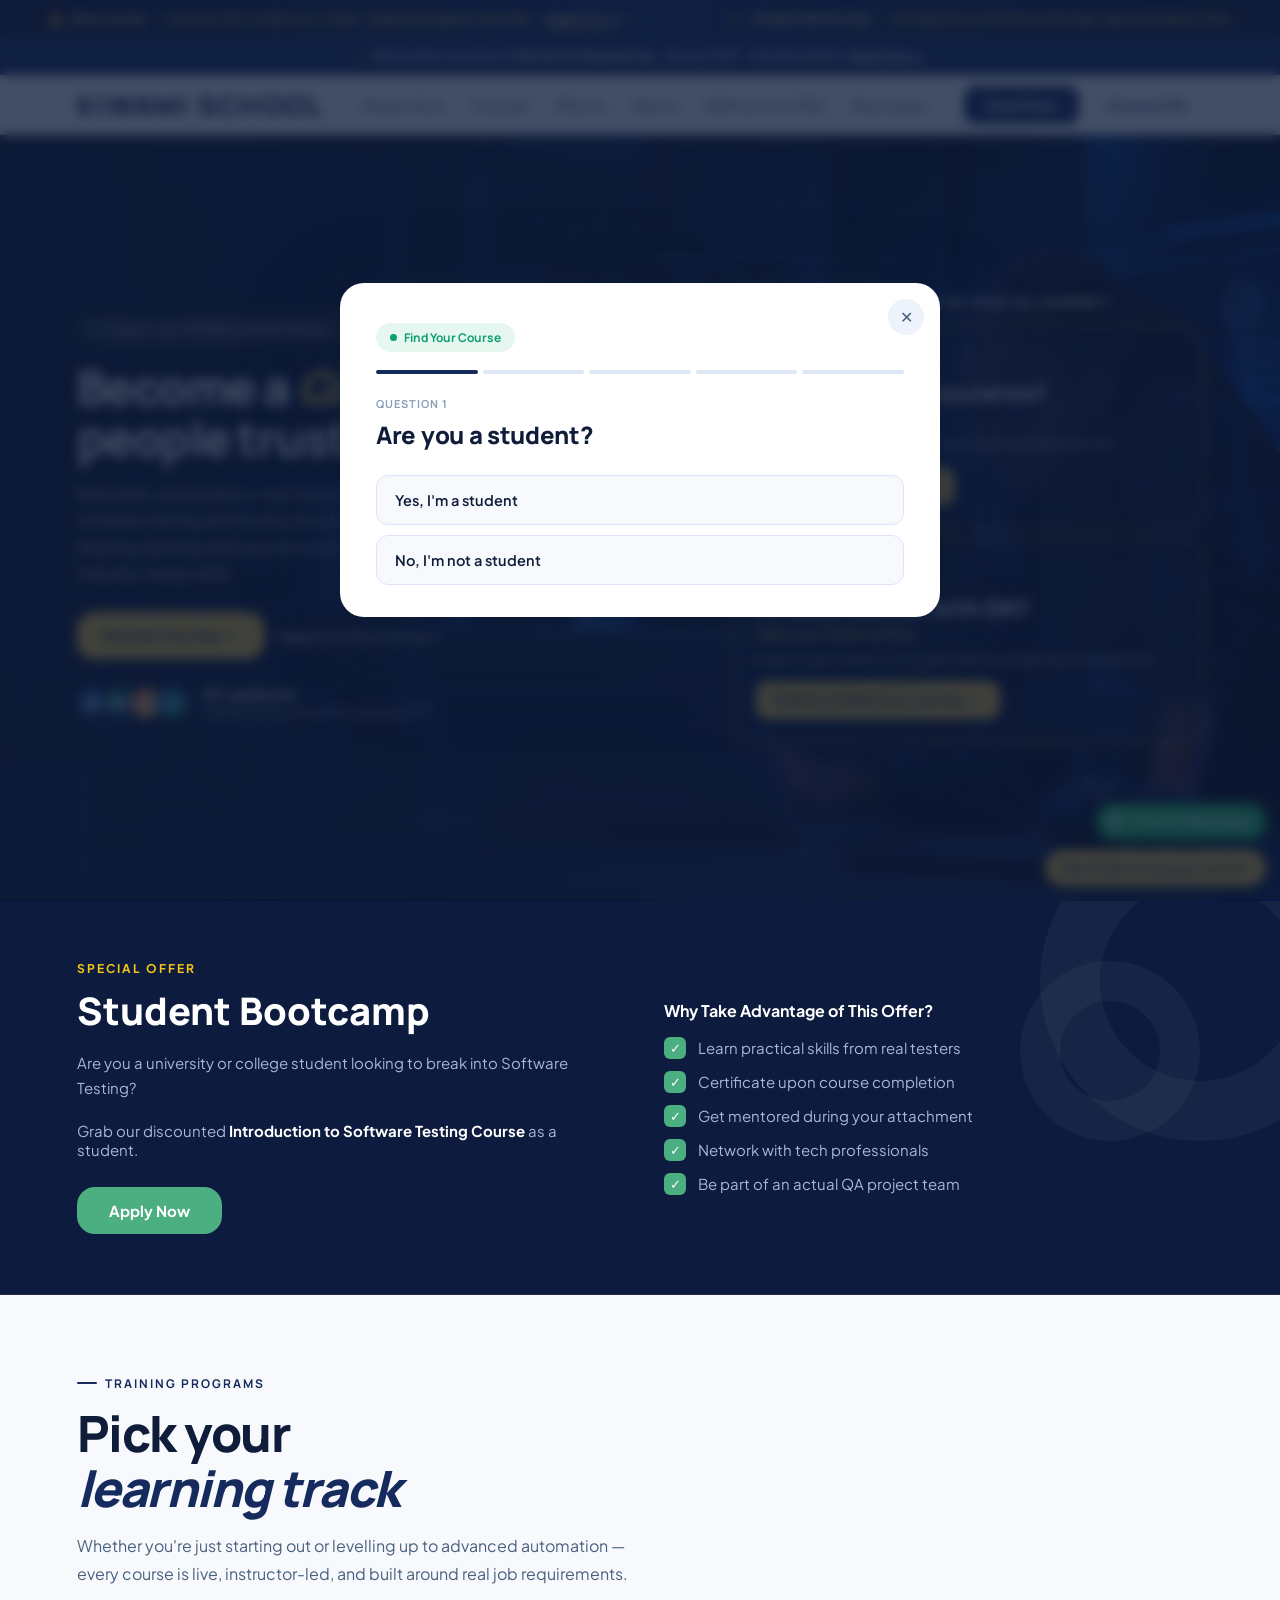
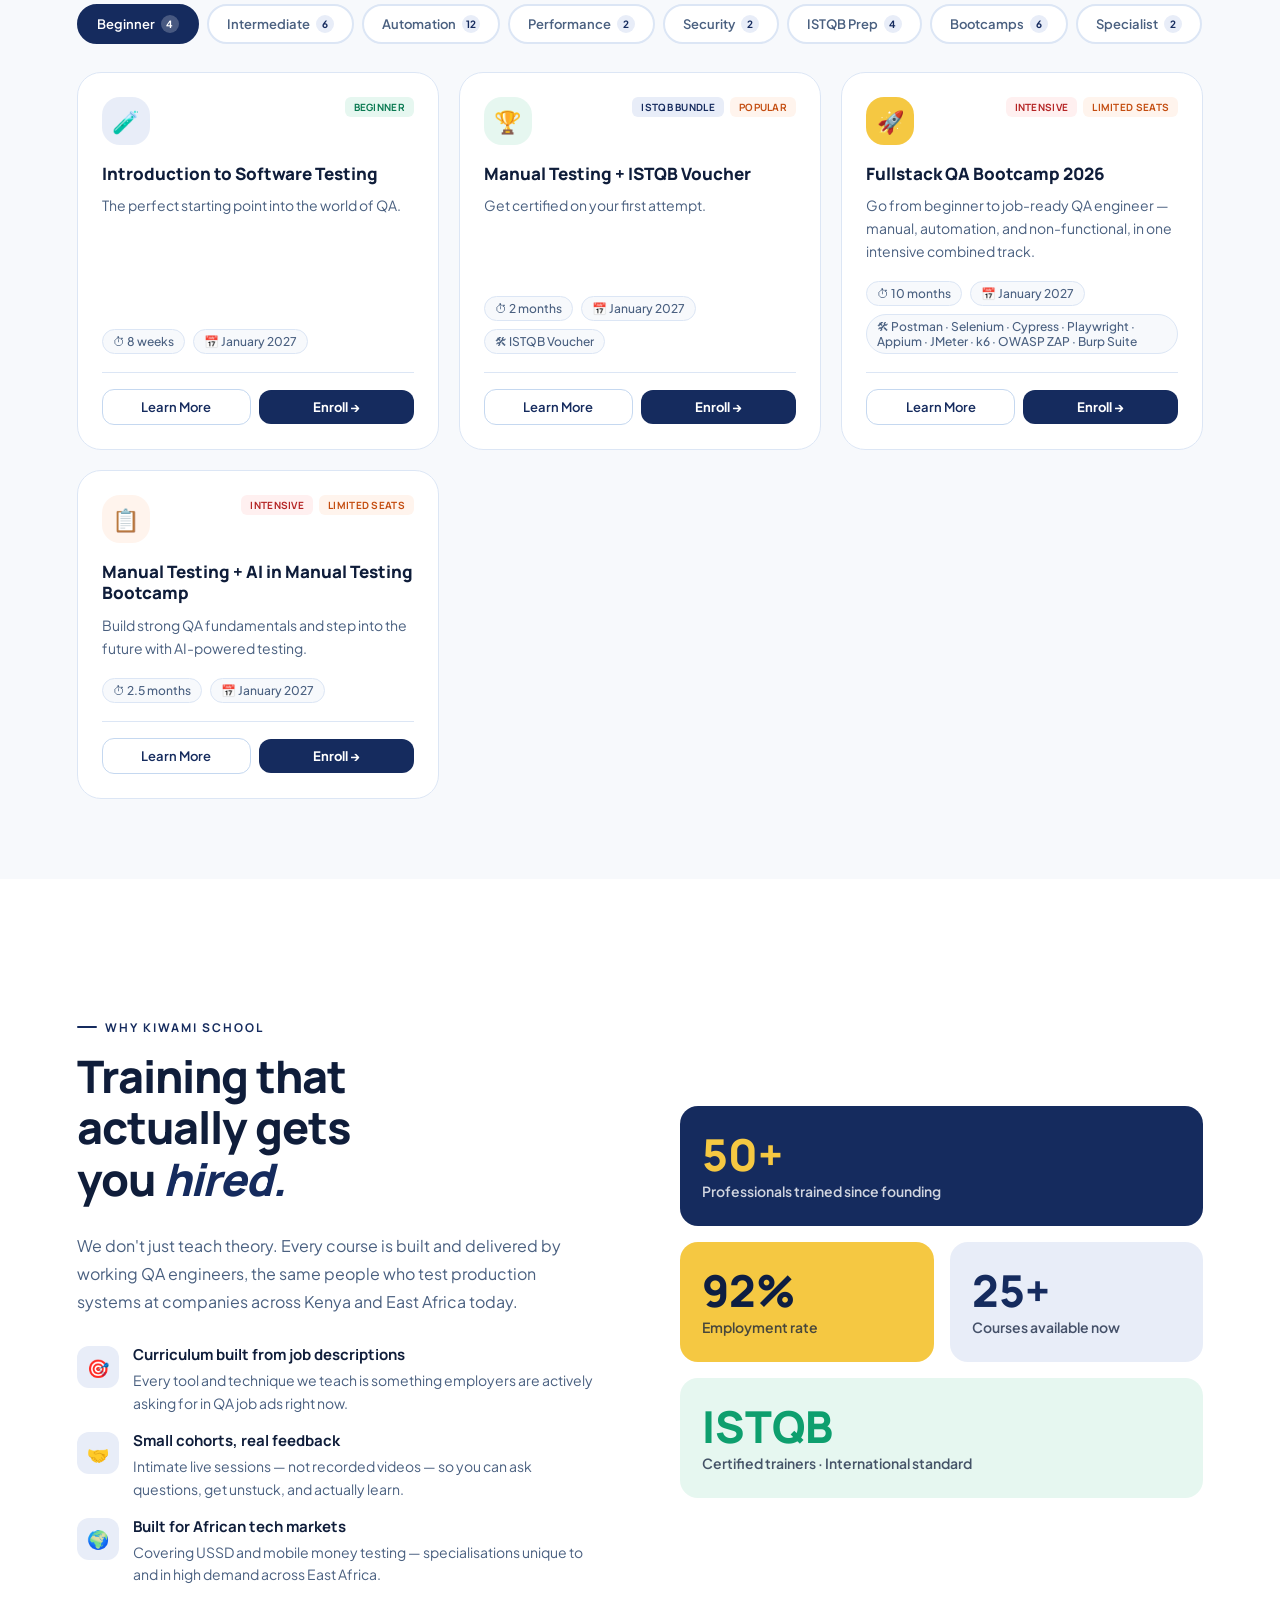
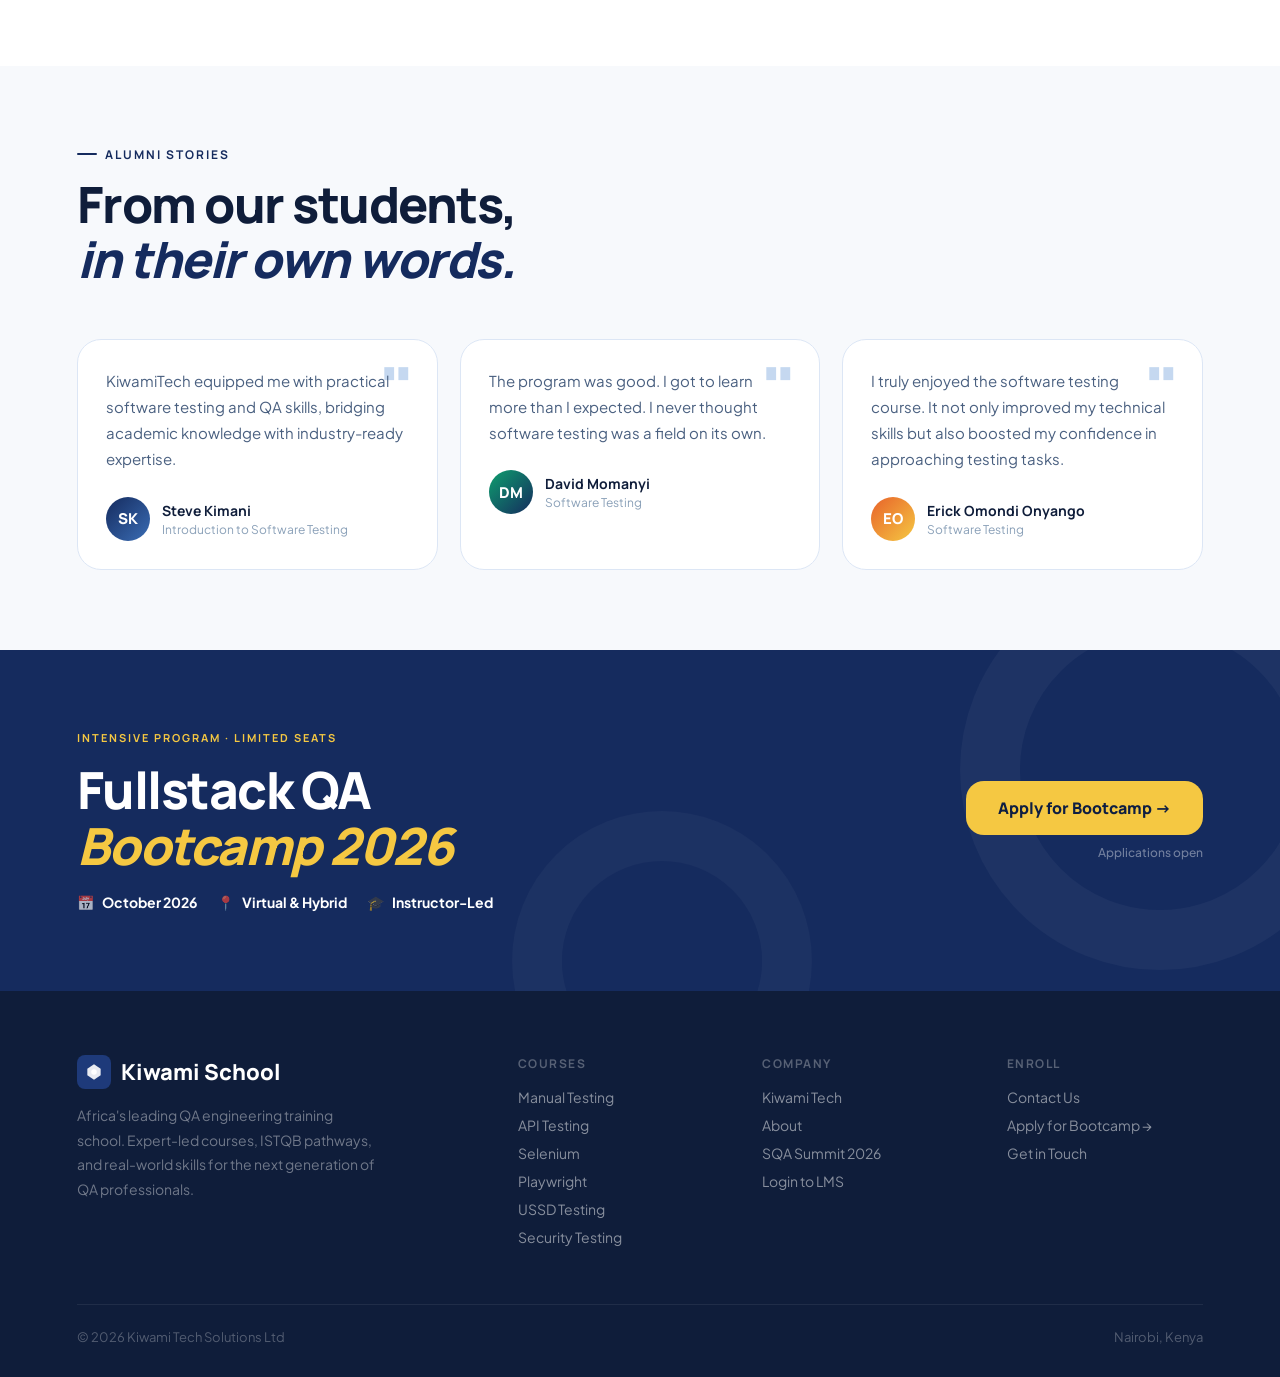
==== commit e8c45d72: "feat: enhance hero section layout and add responsive header height adjustment" ====
--- a/index.html
+++ b/index.html
@@ -498,10 +498,11 @@
 .hero-sub{color:rgba(255,255,255,.78)}
 
 /* Frosted-glass pathway cards so the photo shows through */
+/* Balanced glass: solid enough for text on the left, clear on the right */
 .path-card.path-new,.path-card.path-pro{
-  background:rgba(12,24,56,.45);
-  -webkit-backdrop-filter:blur(10px);
-  backdrop-filter:blur(10px);
+  background:linear-gradient(90deg,rgba(12,24,56,.84) 0%,rgba(12,24,56,.58) 55%,rgba(12,24,56,.28) 100%);
+  -webkit-backdrop-filter:blur(4px);
+  backdrop-filter:blur(4px);
 }
 
 /* Phones: darker, centred on the people */
@@ -520,6 +521,57 @@
 .sm-new u{color:#ffe08a;text-underline-offset:3px}
 a.sm-item:hover u{color:#fff}
 .student-marquee .sm-item{text-shadow:0 0 12px rgba(245,200,66,.25)}
+
+/* ===== Hero fills the first screen; Special Offer only appears on scroll ===== */
+:root{ --header-h:134px; } /* marquee 37 + topbar 37 + nav 60 */
+
+.hero{
+  min-height:calc(100vh - var(--header-h));
+  min-height:calc(100svh - var(--header-h)); /* better on mobile browsers */
+  display:flex;
+  align-items:center;
+}
+.hero-inner{ width:100%; }
+
+/* ===== "Where are you on your QA journey?" label ===== */
+.path-label{
+  color:#fff;                 /* same solid white as the card headings */
+  font-weight:800;
+  text-align:center;          /* centered over the two cards */
+  font-size:12.5px;
+  letter-spacing:1.4px;
+  margin:0 0 14px;
+}
+
+/* ===== Help button: always show the full label ===== */
+.cf-reopen .cfr-full{display:inline !important;}
+.cf-reopen .cfr-text{display:none !important;}
+
+.cf-reopen{
+  right:14px;
+  bottom:14px;
+  padding:10px 16px;
+  font-size:13px;
+  font-weight:700;
+  gap:8px;
+  white-space:nowrap;
+  background:var(--yellow);        /* stands out against the dark hero */
+  color:var(--blue-dark);
+  box-shadow:0 4px 16px rgba(0,0,0,.35);
+}
+.cf-reopen:hover{
+  background:#ffd95e;
+  color:var(--blue-dark);
+  transform:translateY(-2px);
+}
+
+/* Keep the WhatsApp button sitting just above it */
+.wa-float{bottom:62px;}
+
+@media(max-width:640px){
+  .cf-reopen{font-size:12px;padding:9px 14px;}
+  .wa-float{bottom:62px;}
+}
 </style>
 </head>
 <body>
@@ -785,7 +837,7 @@
 </a>
 
 <button class="cf-reopen" onclick="cfReopenManual()" aria-label="Need help choosing a course?">
-  🤔 <span class="cfr-full">Need help choosing a course?</span><span class="cfr-text">Find My Course</span>
+ <span class="cfr-full">Need help choosing a course?</span><span class="cfr-text">Find My Course</span>
 </button>
 
 <script src="courses-data.js"></script>
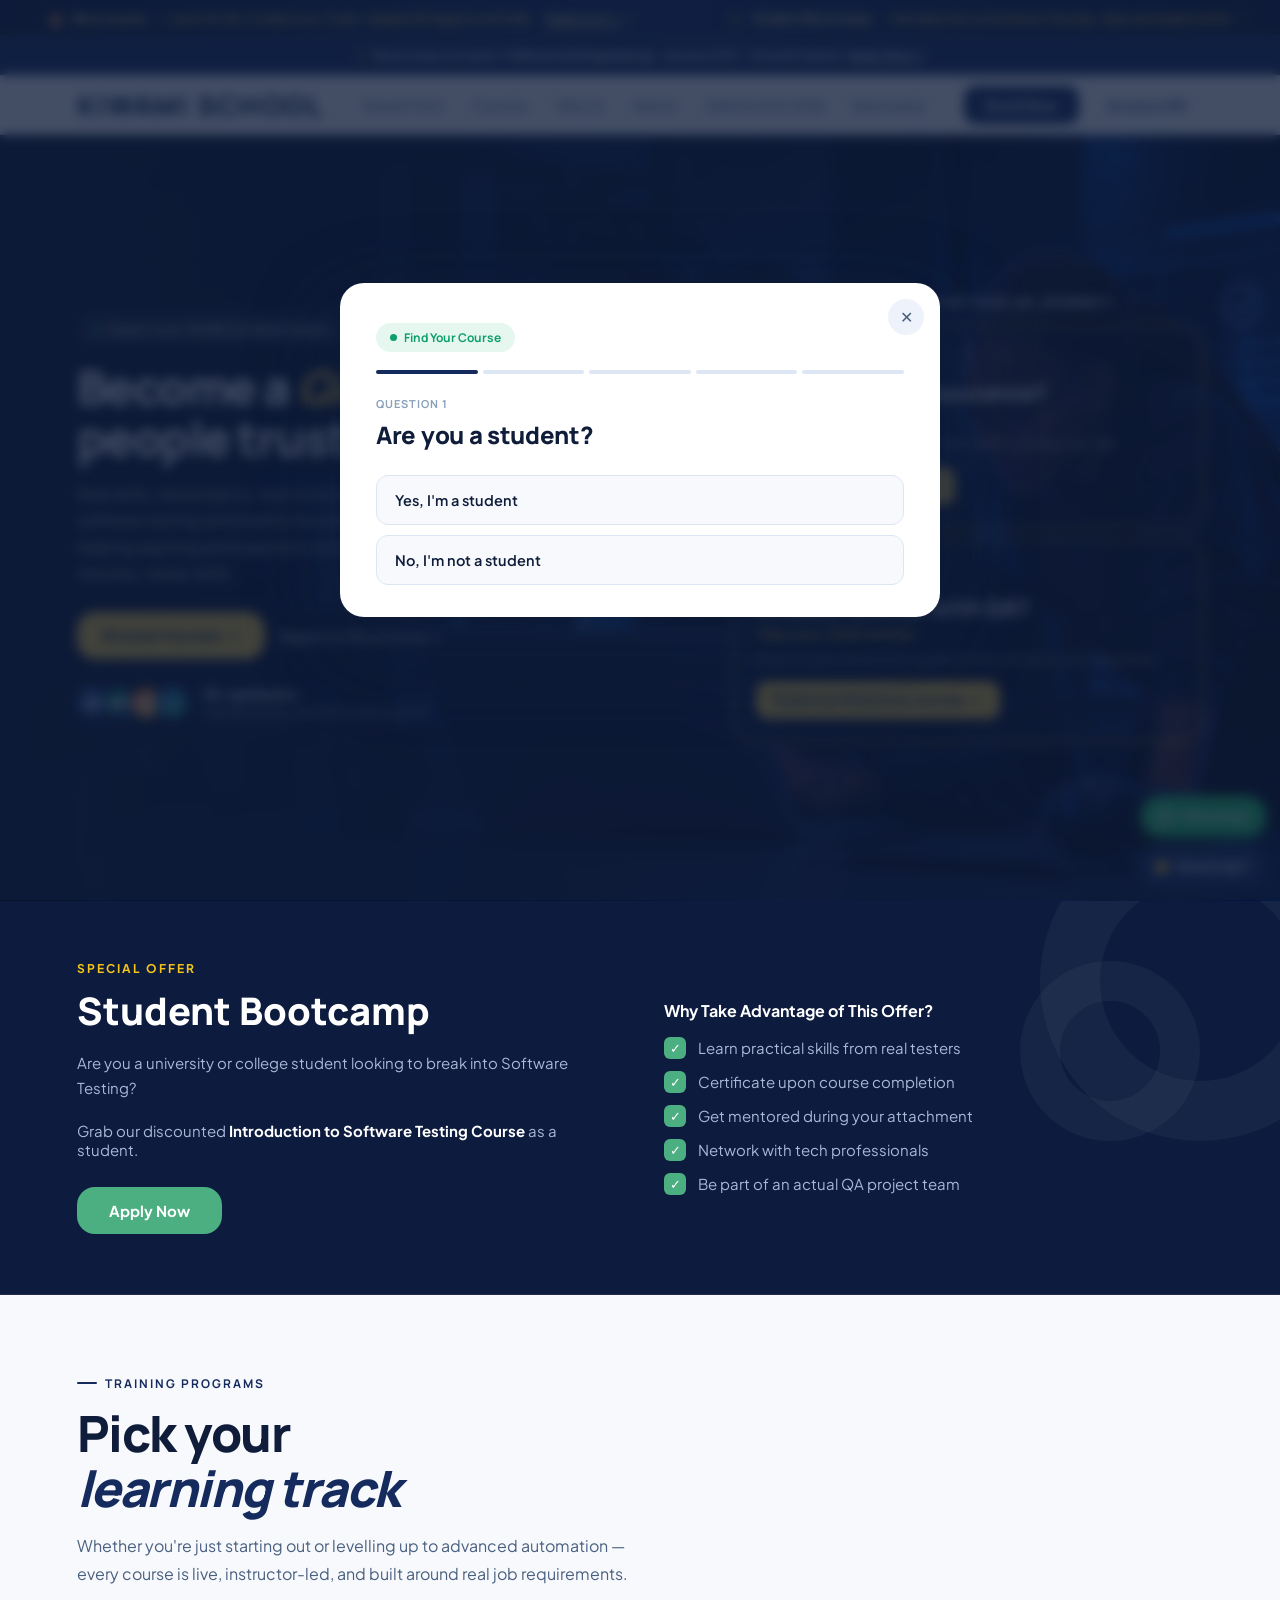
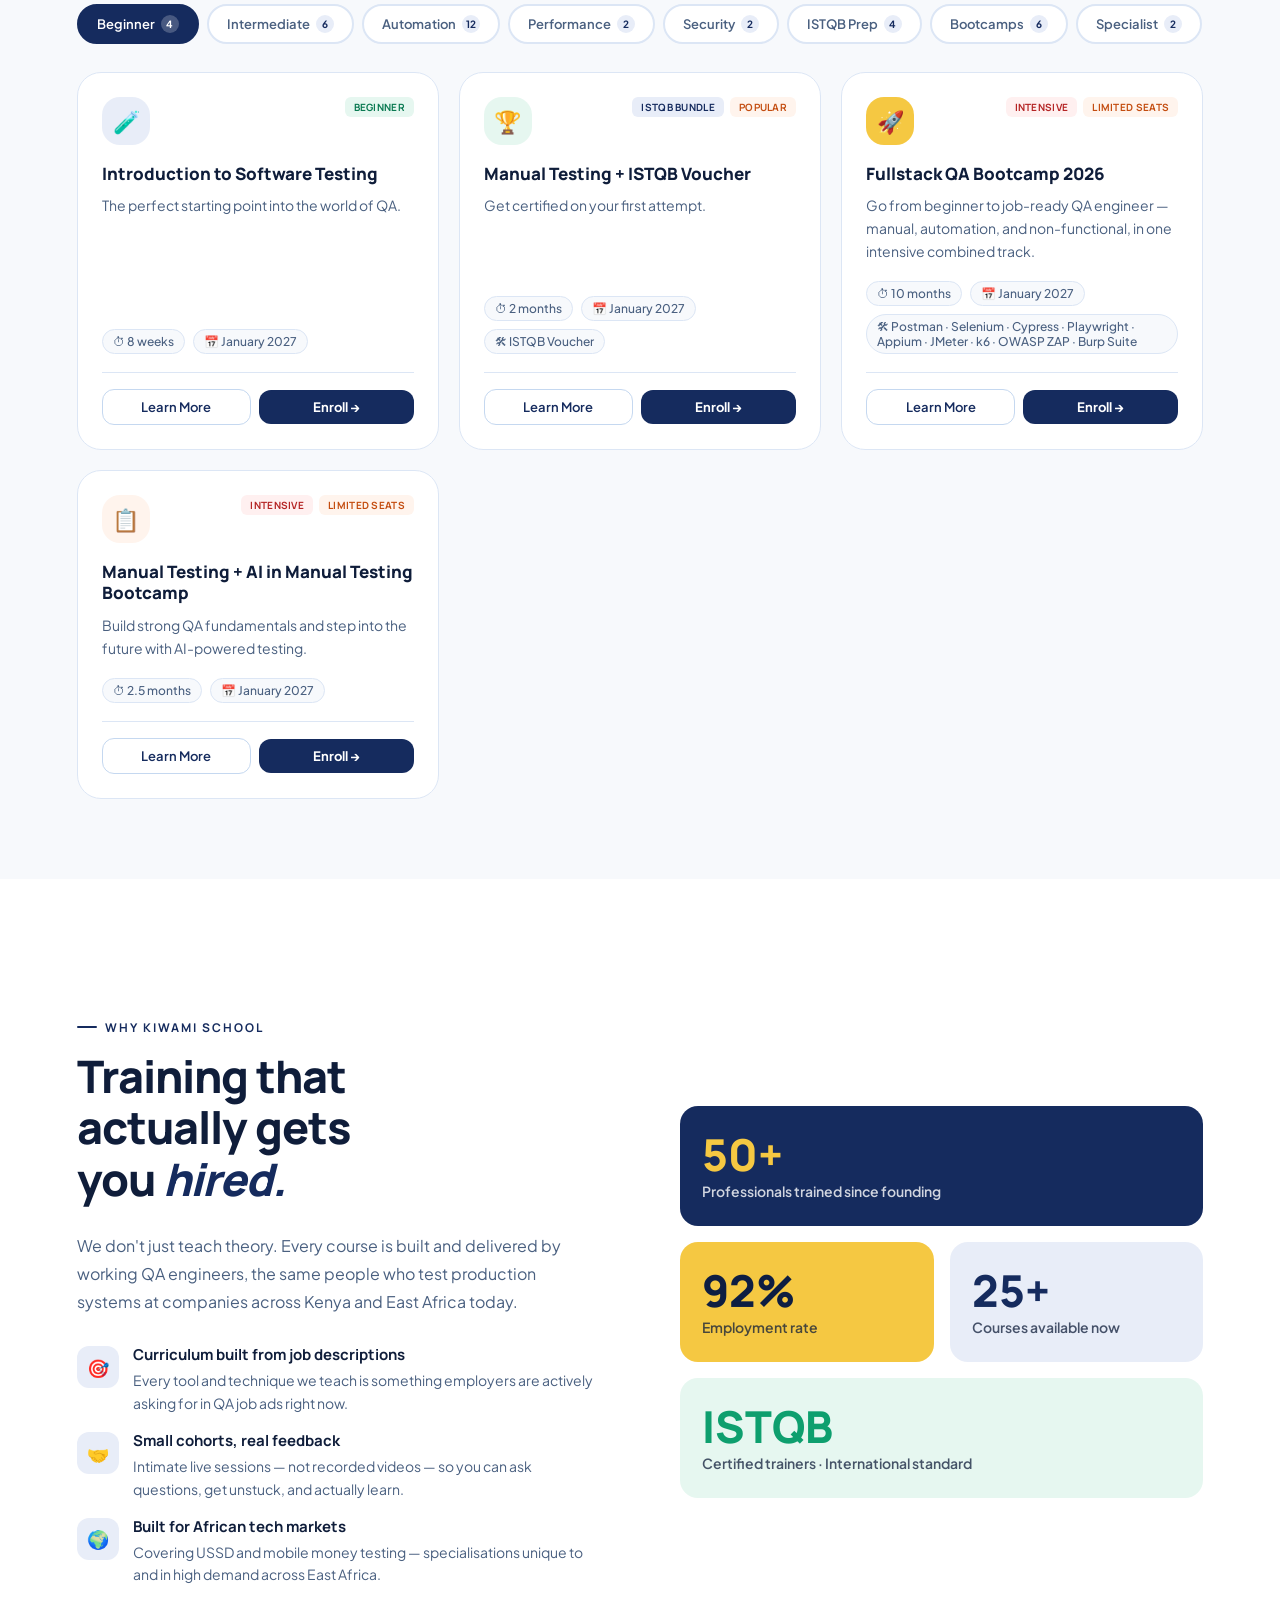
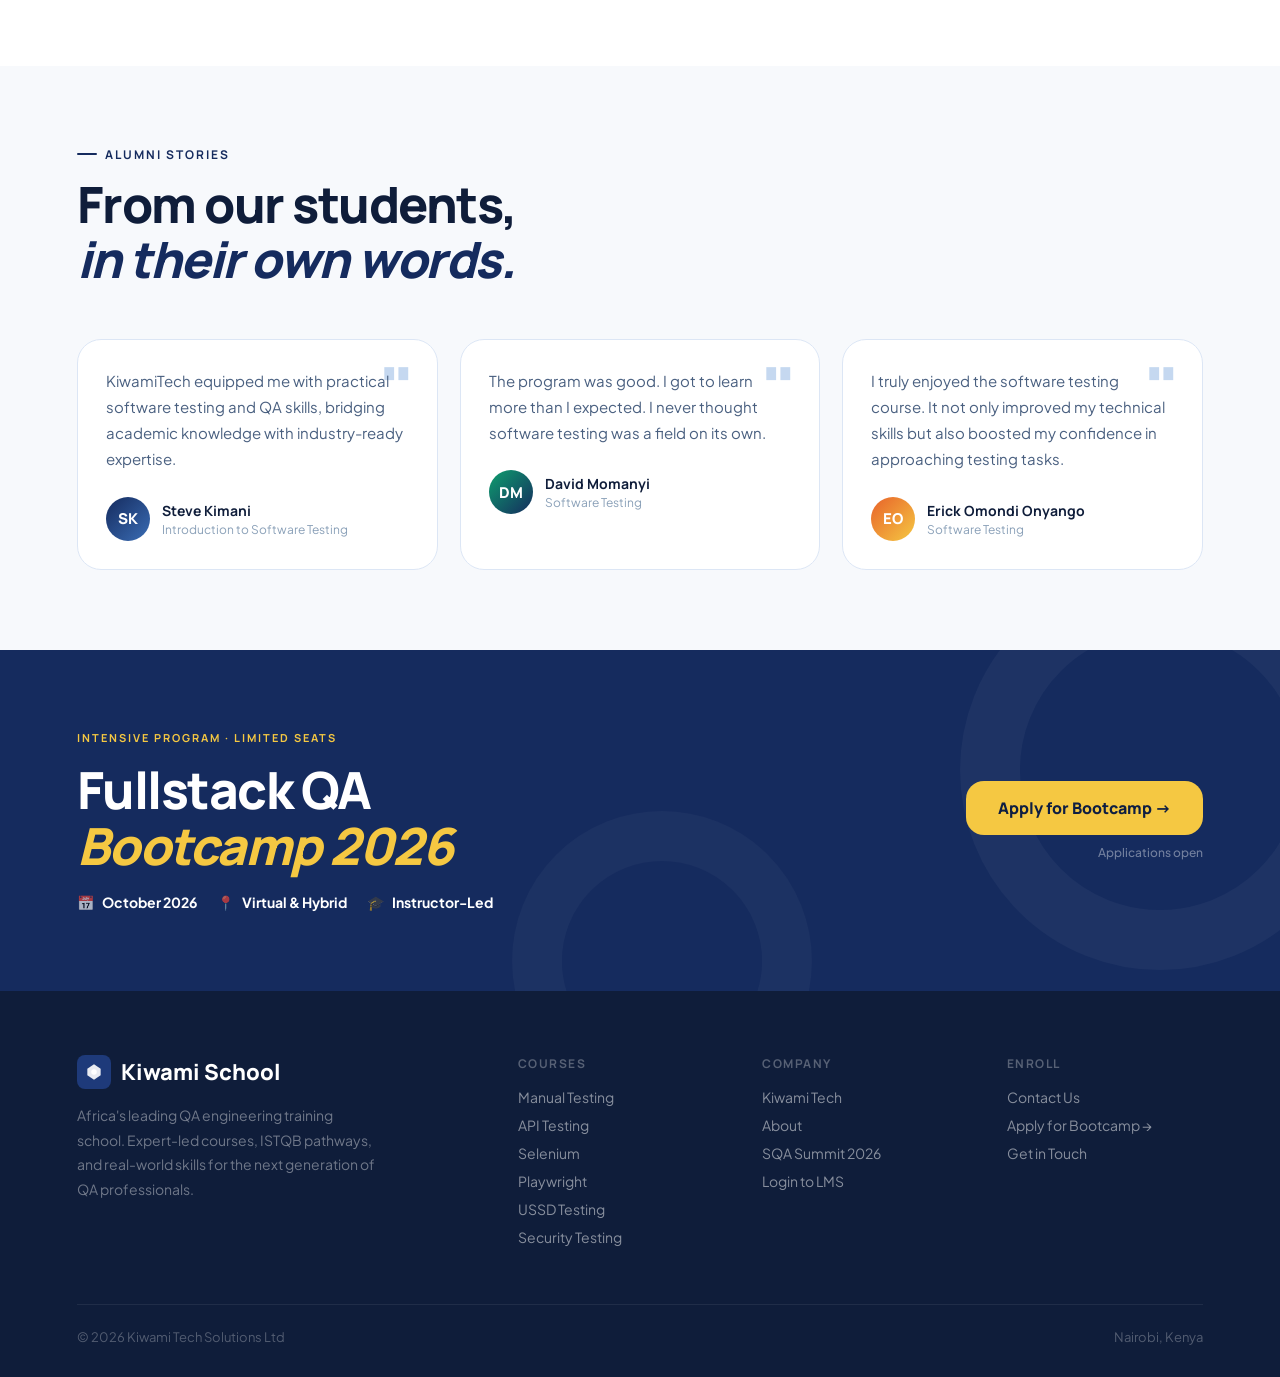
==== commit a01a6cff: "feat: add floating buttons for WhatsApp and help with responsive styles" ====
--- a/index.html
+++ b/index.html
@@ -571,6 +571,61 @@
 @media(max-width:640px){
   .cf-reopen{font-size:12px;padding:9px 14px;}
   .wa-float{bottom:62px;}
+}
+
+/* ===== Floating buttons: same size, stacked bottom-right ===== */
+.wa-float,
+.cf-reopen{
+  right:14px;
+  height:40px;
+  min-width:124px;
+  padding:0 16px;
+  font-size:13px;
+  font-weight:700;
+  gap:7px;
+  justify-content:center;
+  white-space:nowrap;
+  border-radius:50px;
+}
+
+/* Help button: back to the original blue */
+.cf-reopen{
+  bottom:14px;
+  background:var(--blue);
+  color:#fff;
+  box-shadow:0 4px 14px rgba(21,43,94,.35);
+}
+.cf-reopen:hover{background:var(--blue-dark);color:#fff;transform:translateY(-2px);}
+.cf-reopen .cfr-full{display:inline !important;}
+.cf-reopen .cfr-text{display:none !important;}
+
+/* WhatsApp sits just above, label always visible */
+.wa-float{bottom:64px;}
+.wa-float span{display:inline !important;}
+.wa-float svg{width:18px;height:18px;}
+
+/* Short laptop screens and phones: keep the same compact size */
+@media(max-height:700px) and (min-width:961px){
+  .wa-float,.cf-reopen{padding:0 16px;}
+  .wa-float{bottom:64px;}
+}
+@media(max-width:640px){
+  .wa-float,.cf-reopen{height:38px;min-width:116px;padding:0 14px;font-size:12px;border-radius:50px;}
+  .wa-float{bottom:60px;}
+}
+
+/* ===== Pathway cards: less blur, more photo ===== */
+.path-card.path-new,
+.path-card.path-pro{
+  background:linear-gradient(90deg,rgba(12,24,56,.74) 0%,rgba(12,24,56,.44) 55%,rgba(12,24,56,.14) 100%);
+  -webkit-backdrop-filter:blur(1px);
+  backdrop-filter:blur(1px);
+}
+/* Keeps the text readable where the card is most transparent */
+.path-card h3,
+.path-card .path-sub,
+.path-card p:not(.path-sub){
+  text-shadow:0 1px 8px rgba(0,0,0,.55);
 }
 </style>
 </head>
@@ -833,11 +888,11 @@
 
 <a href="https://wa.me/254110436849" class="wa-float" target="_blank" rel="noopener">
   <svg viewBox="0 0 24 24" fill="currentColor"><path d="M17.472 14.382c-.297-.149-1.758-.867-2.03-.967-.273-.099-.471-.148-.67.15-.197.297-.767.966-.94 1.164-.173.199-.347.223-.644.075-.297-.15-1.255-.463-2.39-1.475-.883-.788-1.48-1.761-1.653-2.059-.173-.297-.018-.458.13-.606.134-.133.298-.347.446-.52.149-.174.198-.298.298-.497.099-.198.05-.371-.025-.52-.075-.149-.669-1.612-.916-2.207-.242-.579-.487-.5-.669-.51-.173-.008-.371-.01-.57-.01-.198 0-.52.074-.792.372-.272.297-1.04 1.016-1.04 2.479 0 1.462 1.065 2.875 1.213 3.074.149.198 2.096 3.2 5.077 4.487.709.306 1.262.489 1.694.625.712.227 1.36.195 1.871.118.571-.085 1.758-.719 2.006-1.413.248-.694.248-1.289.173-1.413-.074-.124-.272-.198-.57-.347z"/><path d="M12 0C5.373 0 0 5.373 0 12c0 2.123.554 4.116 1.523 5.847L.057 23.882a.5.5 0 0 0 .606.663l6.266-1.643A11.94 11.94 0 0 0 12 24c6.627 0 12-5.373 12-12S18.627 0 12 0zm0 21.818a9.808 9.808 0 0 1-5.032-1.389l-.36-.214-3.733.979.995-3.636-.234-.374A9.808 9.808 0 0 1 2.182 12C2.182 6.57 6.57 2.182 12 2.182S21.818 6.57 21.818 12 17.43 21.818 12 21.818z"/></svg>
-  <span>Chat on WhatsApp</span>
+  <span>WhatsApp</span>
 </a>
 
 <button class="cf-reopen" onclick="cfReopenManual()" aria-label="Need help choosing a course?">
- <span class="cfr-full">Need help choosing a course?</span><span class="cfr-text">Find My Course</span>
+  🤔 <span class="cfr-full">Need help?</span><span class="cfr-text">Need help?</span>
 </button>
 
 <script src="courses-data.js"></script>
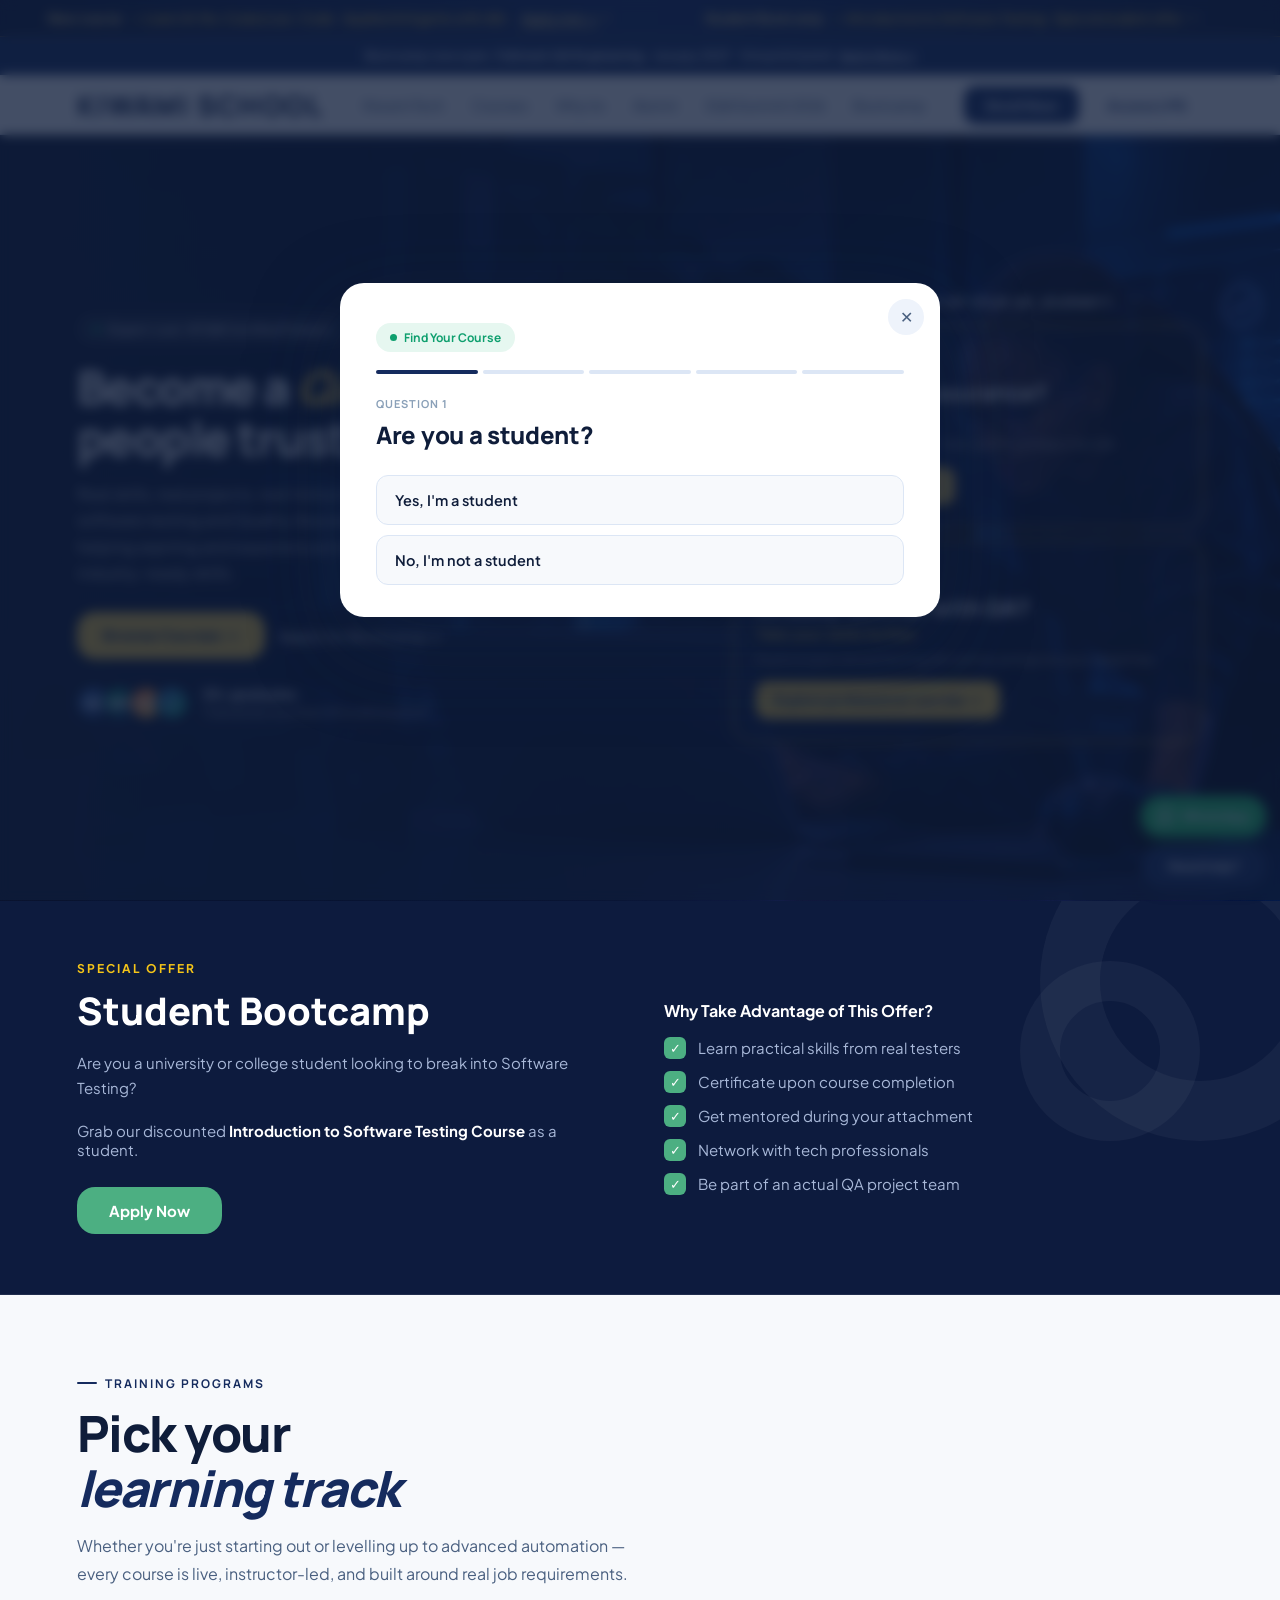
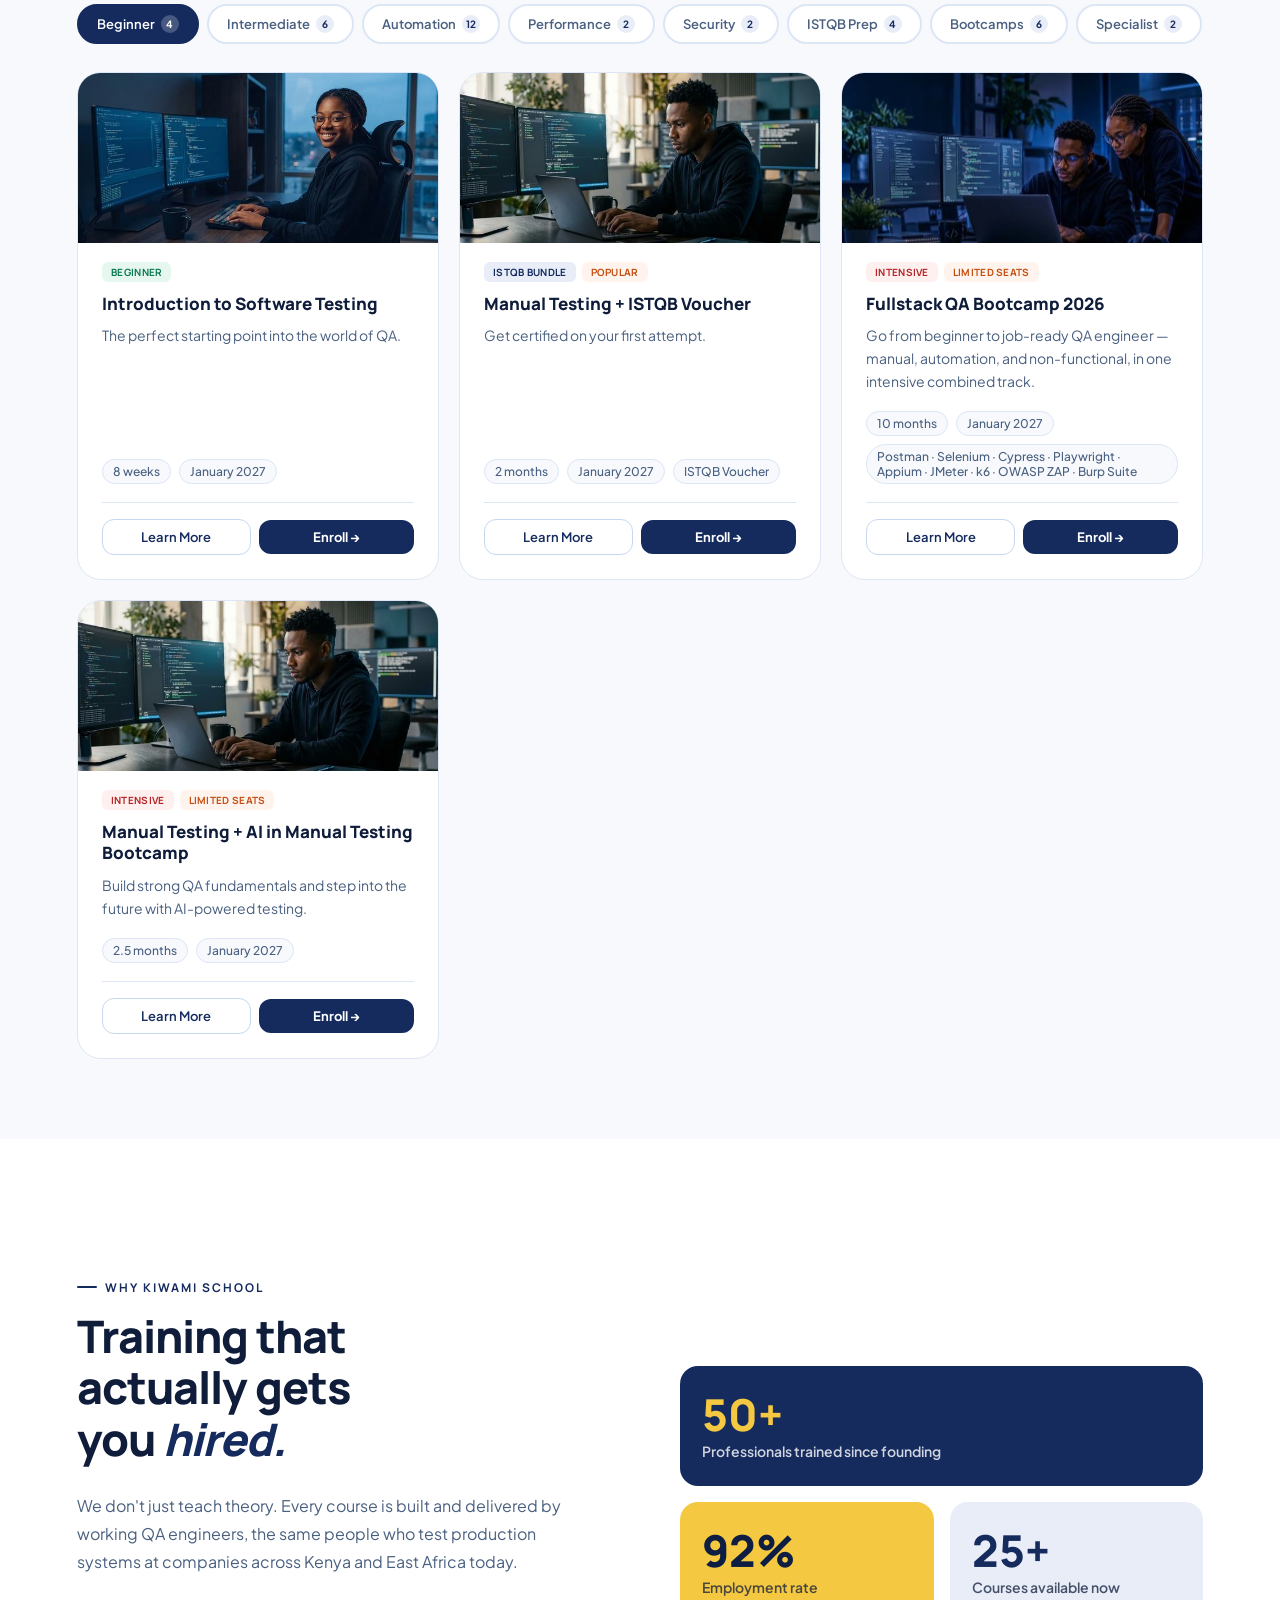
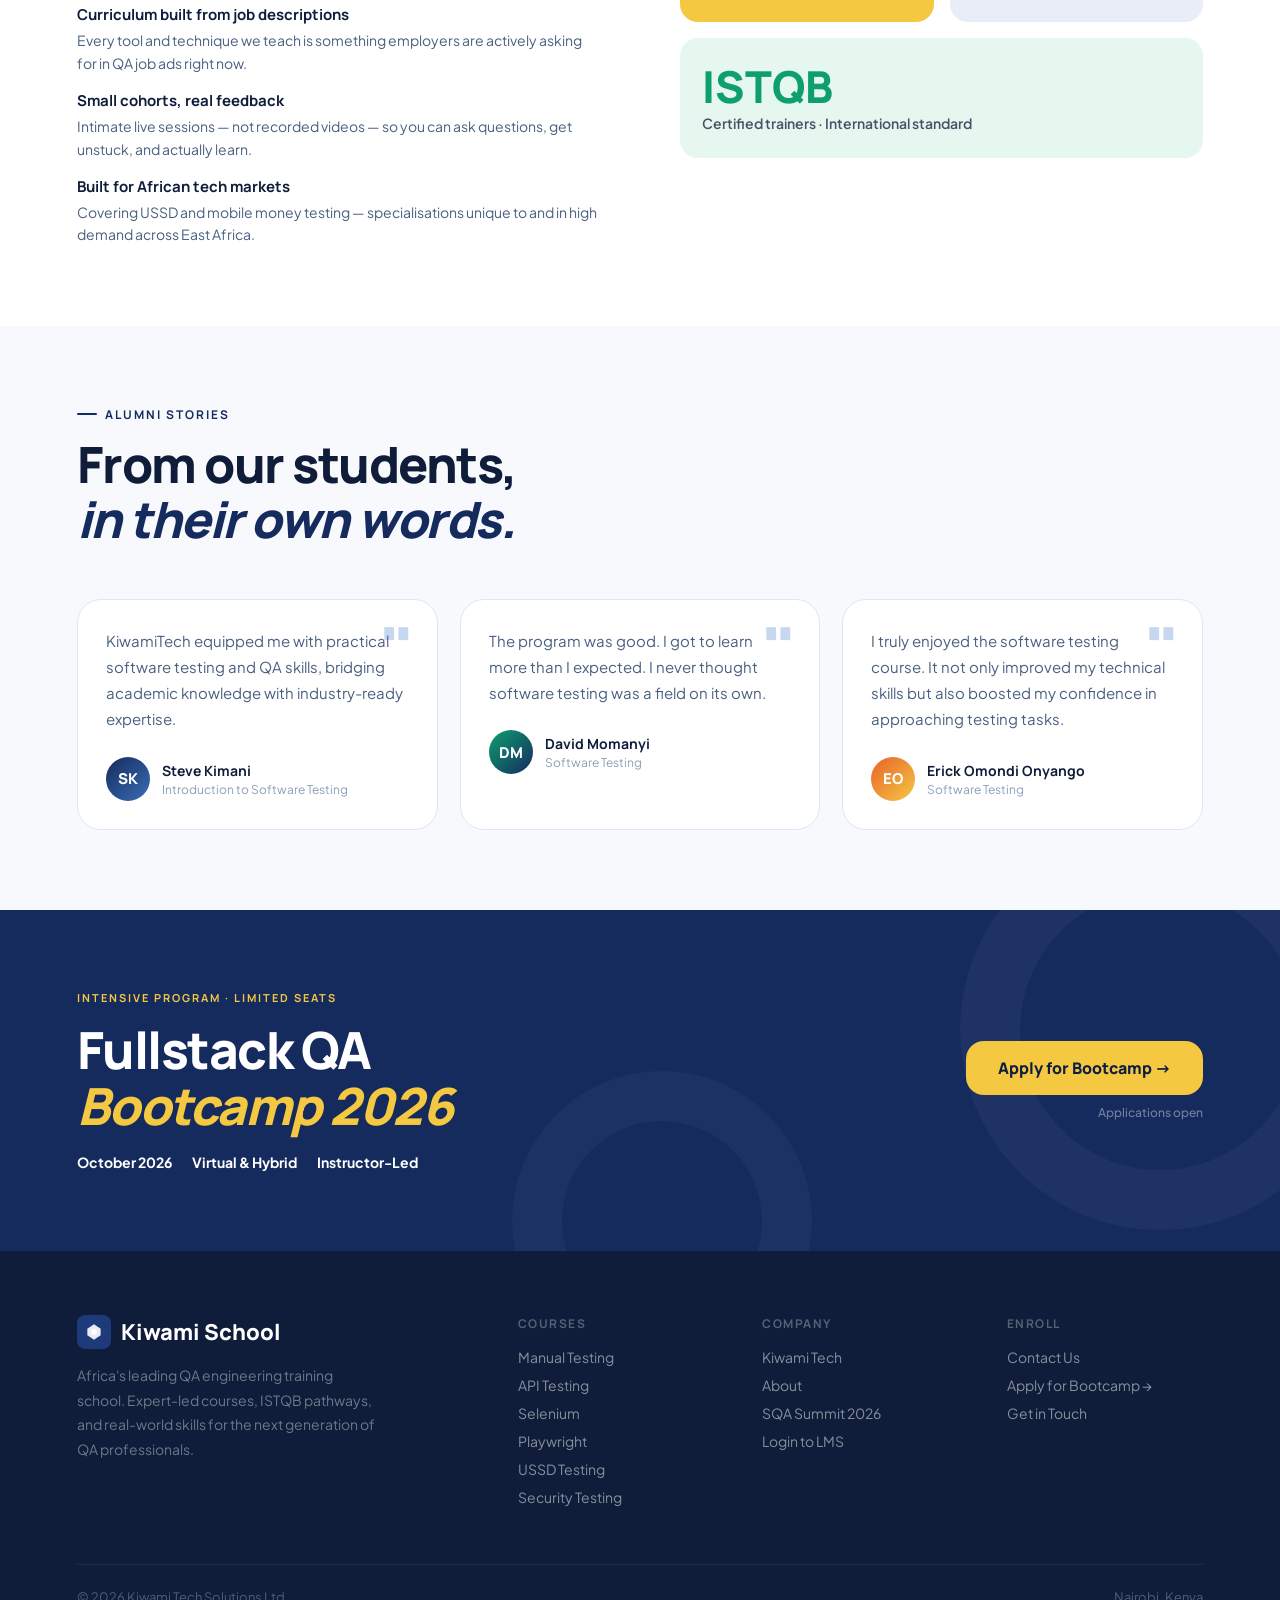
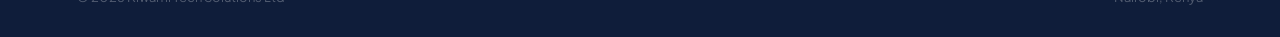
==== commit 727be27e: "Add no-emoji script to remove emojis from the page This script eliminates all emojis from the page, " ====
--- a/index.html
+++ b/index.html
@@ -627,6 +627,14 @@
 .path-card p:not(.path-sub){
   text-shadow:0 1px 8px rgba(0,0,0,.55);
 }
+
+/* every course card image: same size, same crop, never squeezed by the text below */
+.card-thumb{flex:0 0 170px;height:170px;min-height:170px;margin:-24px -24px 18px;border-radius:22px 22px 0 0;background:#0e1e42 center 28%/cover no-repeat;position:relative;overflow:hidden}
+.card-thumb .card-tags{position:absolute;top:12px;right:12px}
+.card-thumb .tag{box-shadow:0 2px 8px rgba(0,0,0,.25)}
+.card-tagrow{display:flex;gap:6px;flex-wrap:wrap;align-items:center;min-height:22px;margin-bottom:10px}
+.card-thumb--plain{background:linear-gradient(135deg,#0e1e42,#1e3a7a);display:flex;align-items:flex-end;padding:14px 18px}
+.card-thumb--plain .ct-track{font:800 11px/1 var(--font2);letter-spacing:1.5px;text-transform:uppercase;color:var(--yellow)}
 </style>
 </head>
 <body>
@@ -643,11 +651,11 @@
 <!-- MARQUEE -->
 <div class="student-marquee" onclick="location.href='beginners.html'" style="cursor:pointer;">
   <div class="student-marquee-track">
-    <a class="sm-item sm-new" href="course.html?id=applied-ai-agents-n8n" onclick="event.stopPropagation()">🔥 <strong>New course</strong> — Learn AI: No-Code/Low-Code · Applied AI Agents with n8n · <u>Apply now →</u> <span class="sm-sep"></span></a>
-    <span class="sm-item">🎓 <strong>Student Bootcamp</strong> — Introduction to Software Testing · Special student offer <span class="sm-sep"></span></span>
-    <span class="sm-item">🎯 Are you a university or college student? Break into Software Testing today <span class="sm-sep"></span></span>
-    <span class="sm-item">✅ Certificate upon completion · Mentorship included · Real QA project experience <span class="sm-sep"></span></span>
-    <span class="sm-item">🚀 <strong>Student Bootcamp</strong> — Special student offer · Click to learn more <span class="sm-sep"></span></span>
+    <a class="sm-item sm-new" href="course.html?id=applied-ai-agents-n8n" onclick="event.stopPropagation()"><strong>New course</strong> — Learn AI: No-Code/Low-Code · Applied AI Agents with n8n · <u>Apply now →</u> <span class="sm-sep"></span></a>
+      <span class="sm-item"><strong>Student Bootcamp</strong> — Introduction to Software Testing · Special student offer <span class="sm-sep"></span></span>
+      <span class="sm-item">Are you a university or college student? Break into Software Testing today <span class="sm-sep"></span></span>
+      <span class="sm-item">Certificate upon completion · Mentorship included · Real QA project experience <span class="sm-sep"></span></span>
+      <span class="sm-item"><strong>Student Bootcamp</strong> — Special student offer · Click to learn more <span class="sm-sep"></span></span>
 
     <a class="sm-item sm-new" href="course.html?id=applied-ai-agents-n8n" onclick="event.stopPropagation()">🔥 <strong>New course</strong> — Learn AI: No-Code/Low-Code · Applied AI Agents with n8n · <u>Apply now →</u> <span class="sm-sep"></span></a>
     <span class="sm-item">🎓 <strong>Student Bootcamp</strong> — Introduction to Software Testing · Special student offer <span class="sm-sep"></span></span>
@@ -925,32 +933,31 @@
 
 function cardHTML(c){
   const tags = (c.tags||[]).map(t=>`<span class="tag ${t.cls}">${t.label}</span>`).join('');
-  const toolPill = c.tool ? `<span class="pill">🛠 ${c.tool}</span>` : '';
-  const enrollLabel = c.price ? 'Enroll →' : 'Enquire →';
-
-  // const priceBlock = c.price
-  //   ? `<div><div class="price">KSH ${Number(c.price).toLocaleString()}</div><div class="price-sub">Full course</div></div>`
-  //   : `<div><div class="price">Enquire</div><div class="price-sub">Contact us</div></div>`;
+  const toolPill = c.tool ? `<span class="pill">${c.tool}</span>` : '';
+
+  const top = c.thumb
+    ? `<div class="card-thumb" style="background-image:url('${c.thumb}')"></div>`
+    : `<div class="card-thumb card-thumb--plain">
+         <span class="ct-track">${c.track}</span>
+       </div>`;
 
   return `
     <div class="card">
-      <div class="card-top">
-        <div class="card-icon" style="background:${c.cardBg||'var(--blue-light)'};">${c.icon}</div>
-        <div class="card-tags">${tags}</div>
-      </div>
+      ${top}
+      <div class="card-tagrow">${tags}</div>
       <div class="card-title">${c.title}</div>
       <div class="card-desc">${c.tagline}</div>
       <div class="card-pills">
-        <span class="pill">⏱ ${c.duration}</span>
-        <span class="pill">📅 ${cohortLabel(c)}</span>
+        <span class="pill">${c.duration}</span>
+        <span class="pill">${cohortLabel(c)}</span>
         ${toolPill}
       </div>
       <div class="card-bottom">
-      <div class="card-actions">
-        <a href="course.html?id=${c.id}" class="learn-more">Learn More</a>
-        <a href="contact.html?course=${c.id}" class="enroll">Enroll →</a>
+        <div class="card-actions">
+          <a href="course.html?id=${c.id}" class="learn-more">Learn More</a>
+          <a href="contact.html?course=${c.id}" class="enroll">Enroll →</a>
+        </div>
       </div>
-    </div>
     </div>`;
 }
 
@@ -1128,5 +1135,6 @@
 
 document.querySelectorAll('.js-cohort').forEach(el => el.textContent = nextCohort());
 </script>
+<script src="no-emoji.js"></script>
 </body>
 </html>
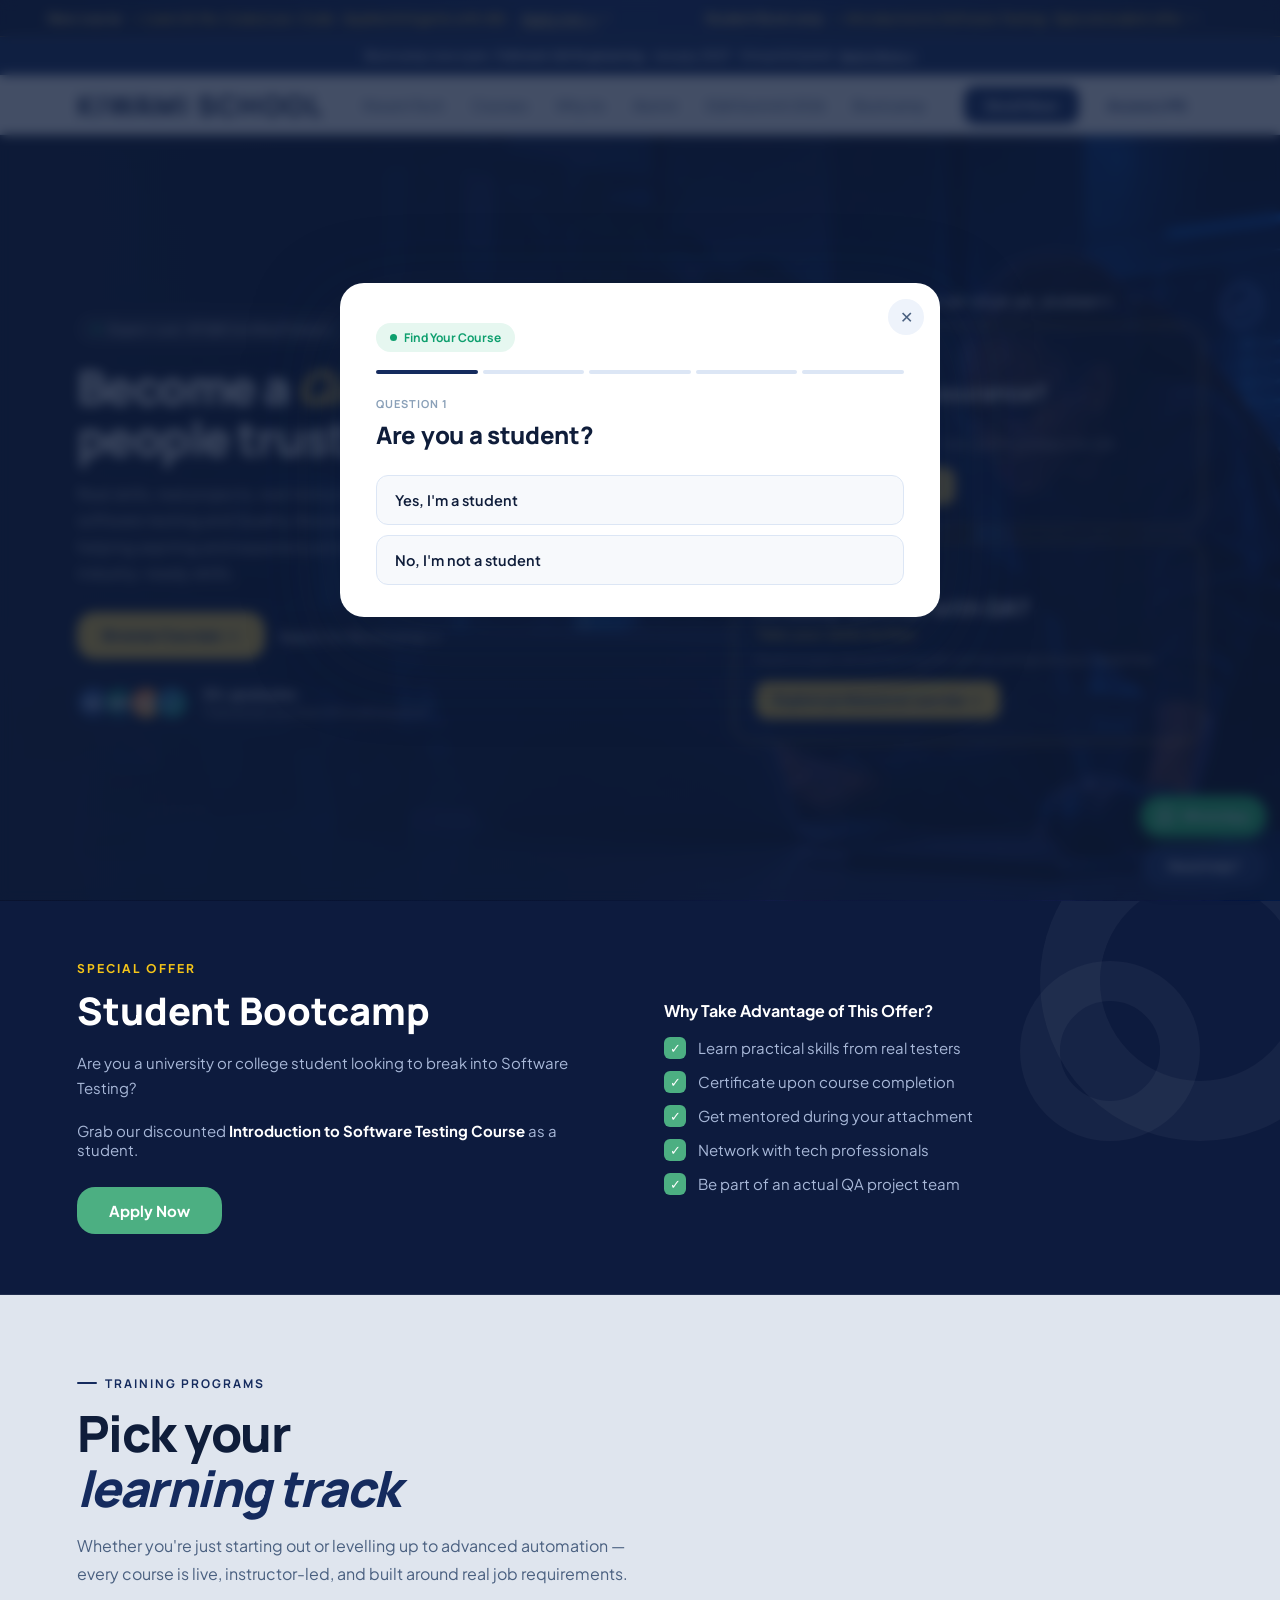
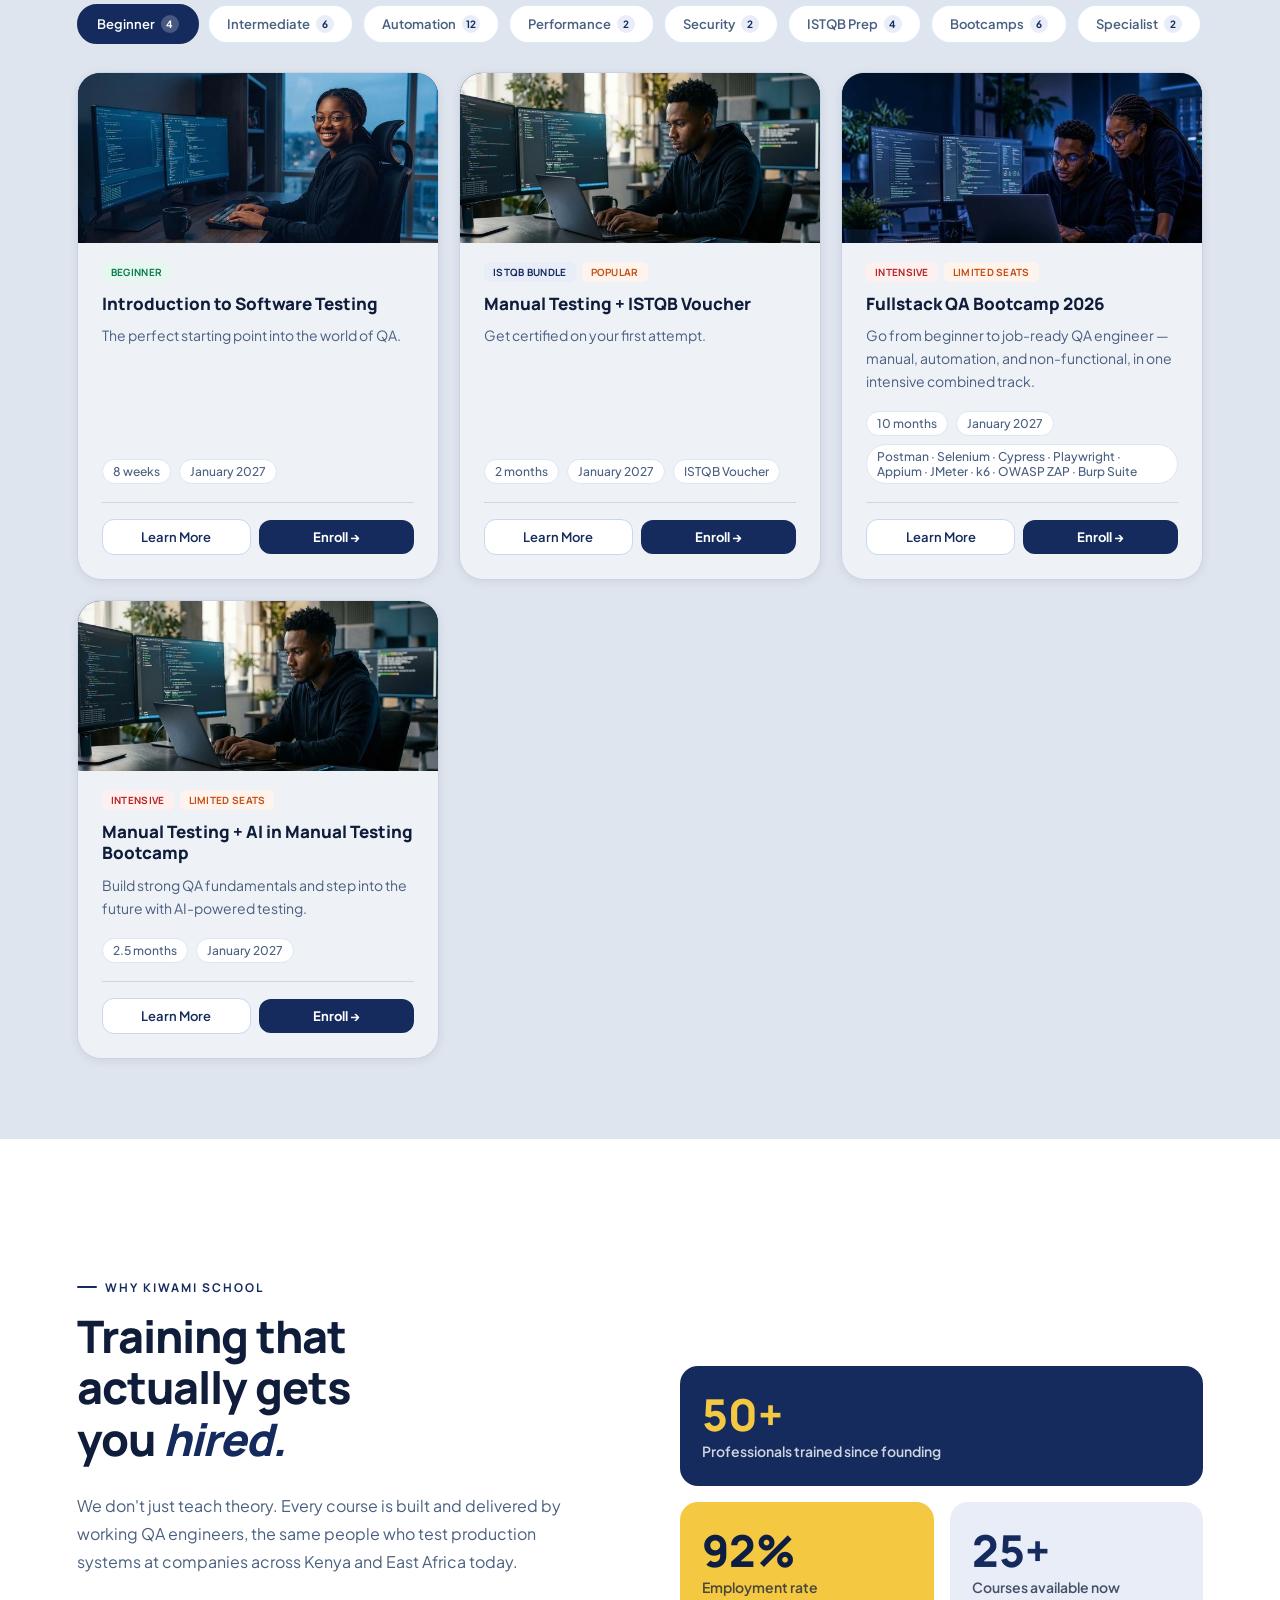
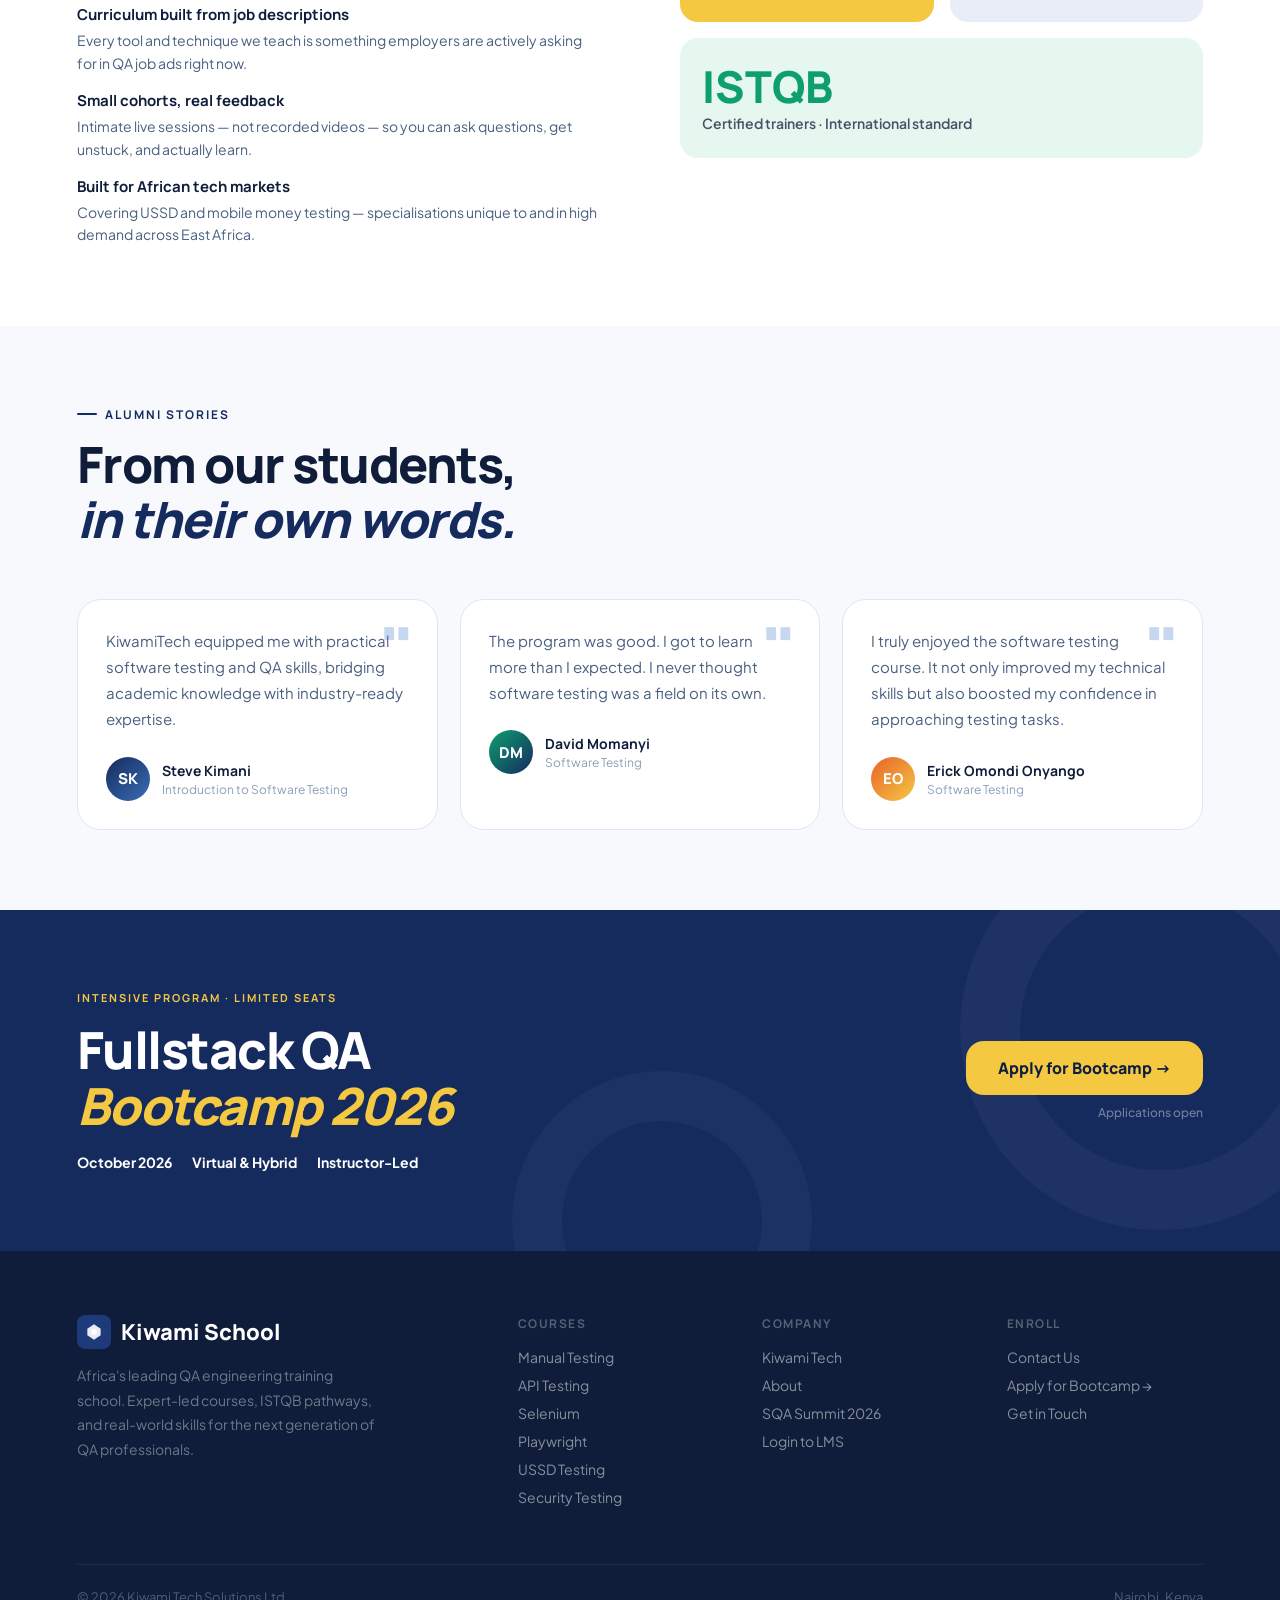
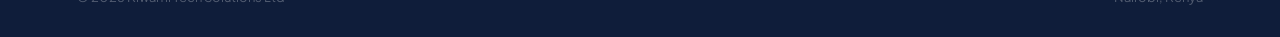
==== commit e91415b8: "feat: preload hero background image and optimize font loading with preconnect links" ====
--- a/index.html
+++ b/index.html
@@ -49,6 +49,9 @@
 
 <!-- Fonts -->
 <link href="https://fonts.googleapis.com/css2?family=Plus+Jakarta+Sans:ital,wght@0,300;0,400;0,500;0,600;0,700;0,800;1,400&family=Manrope:wght@400;500;600;700;800;900&display=swap" rel="stylesheet">
+<link rel="preload" as="image" href="hero-bg.jpg" fetchpriority="high">
+<link rel="preconnect" href="https://fonts.googleapis.com">
+<link rel="preconnect" href="https://fonts.gstatic.com" crossorigin>
 <style>
 *,*::before,*::after{margin:0;padding:0;box-sizing:border-box;}
 :root{
@@ -635,6 +638,13 @@
 .card-tagrow{display:flex;gap:6px;flex-wrap:wrap;align-items:center;min-height:22px;margin-bottom:10px}
 .card-thumb--plain{background:linear-gradient(135deg,#0e1e42,#1e3a7a);display:flex;align-items:flex-end;padding:14px 18px}
 .card-thumb--plain .ct-track{font:800 11px/1 var(--font2);letter-spacing:1.5px;text-transform:uppercase;color:var(--yellow)}
+.card-thumb img{width:100%;height:100%;object-fit:cover;object-position:center 28%;display:block}
+/* Greyer cards that stand out from the section */
+.courses{background:#dfe5ee}
+.card{background:#eef1f6;border-color:#c9d3e2;box-shadow:0 2px 10px rgba(21,43,94,.08)}
+.card:hover{background:#f3f5f9;border-color:#aebbd0;box-shadow:0 18px 50px rgba(21,43,94,.14)}
+.card-bottom{border-top-color:#cdd6e4}
+.card .pill,.card .learn-more{background:#fff}
 </style>
 </head>
 <body>
@@ -936,10 +946,8 @@
   const toolPill = c.tool ? `<span class="pill">${c.tool}</span>` : '';
 
   const top = c.thumb
-    ? `<div class="card-thumb" style="background-image:url('${c.thumb}')"></div>`
-    : `<div class="card-thumb card-thumb--plain">
-         <span class="ct-track">${c.track}</span>
-       </div>`;
+  ? `<div class="card-thumb"><img src="${c.thumb}" alt="" loading="lazy" decoding="async" width="640" height="357"></div>`
+  : `<div class="card-thumb card-thumb--plain"><span class="ct-track">${c.track}</span></div>`;
 
   return `
     <div class="card">
